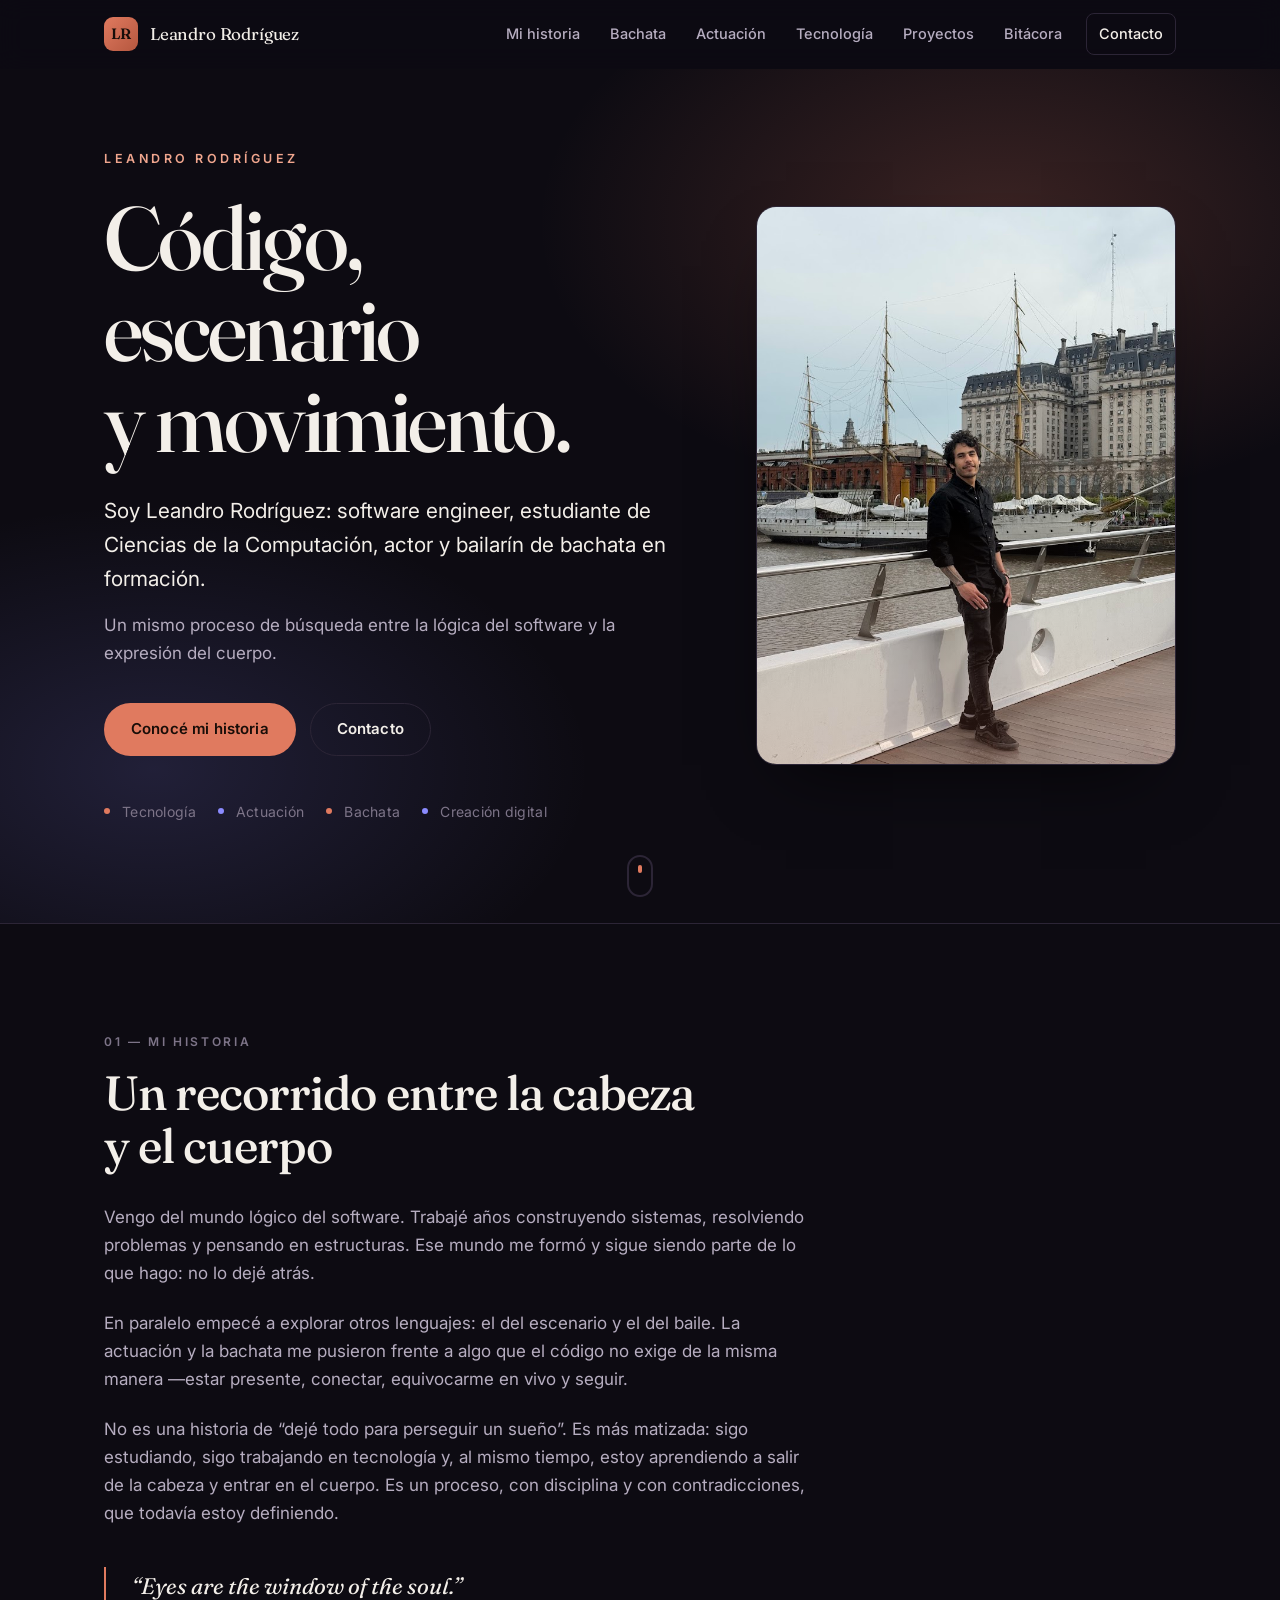
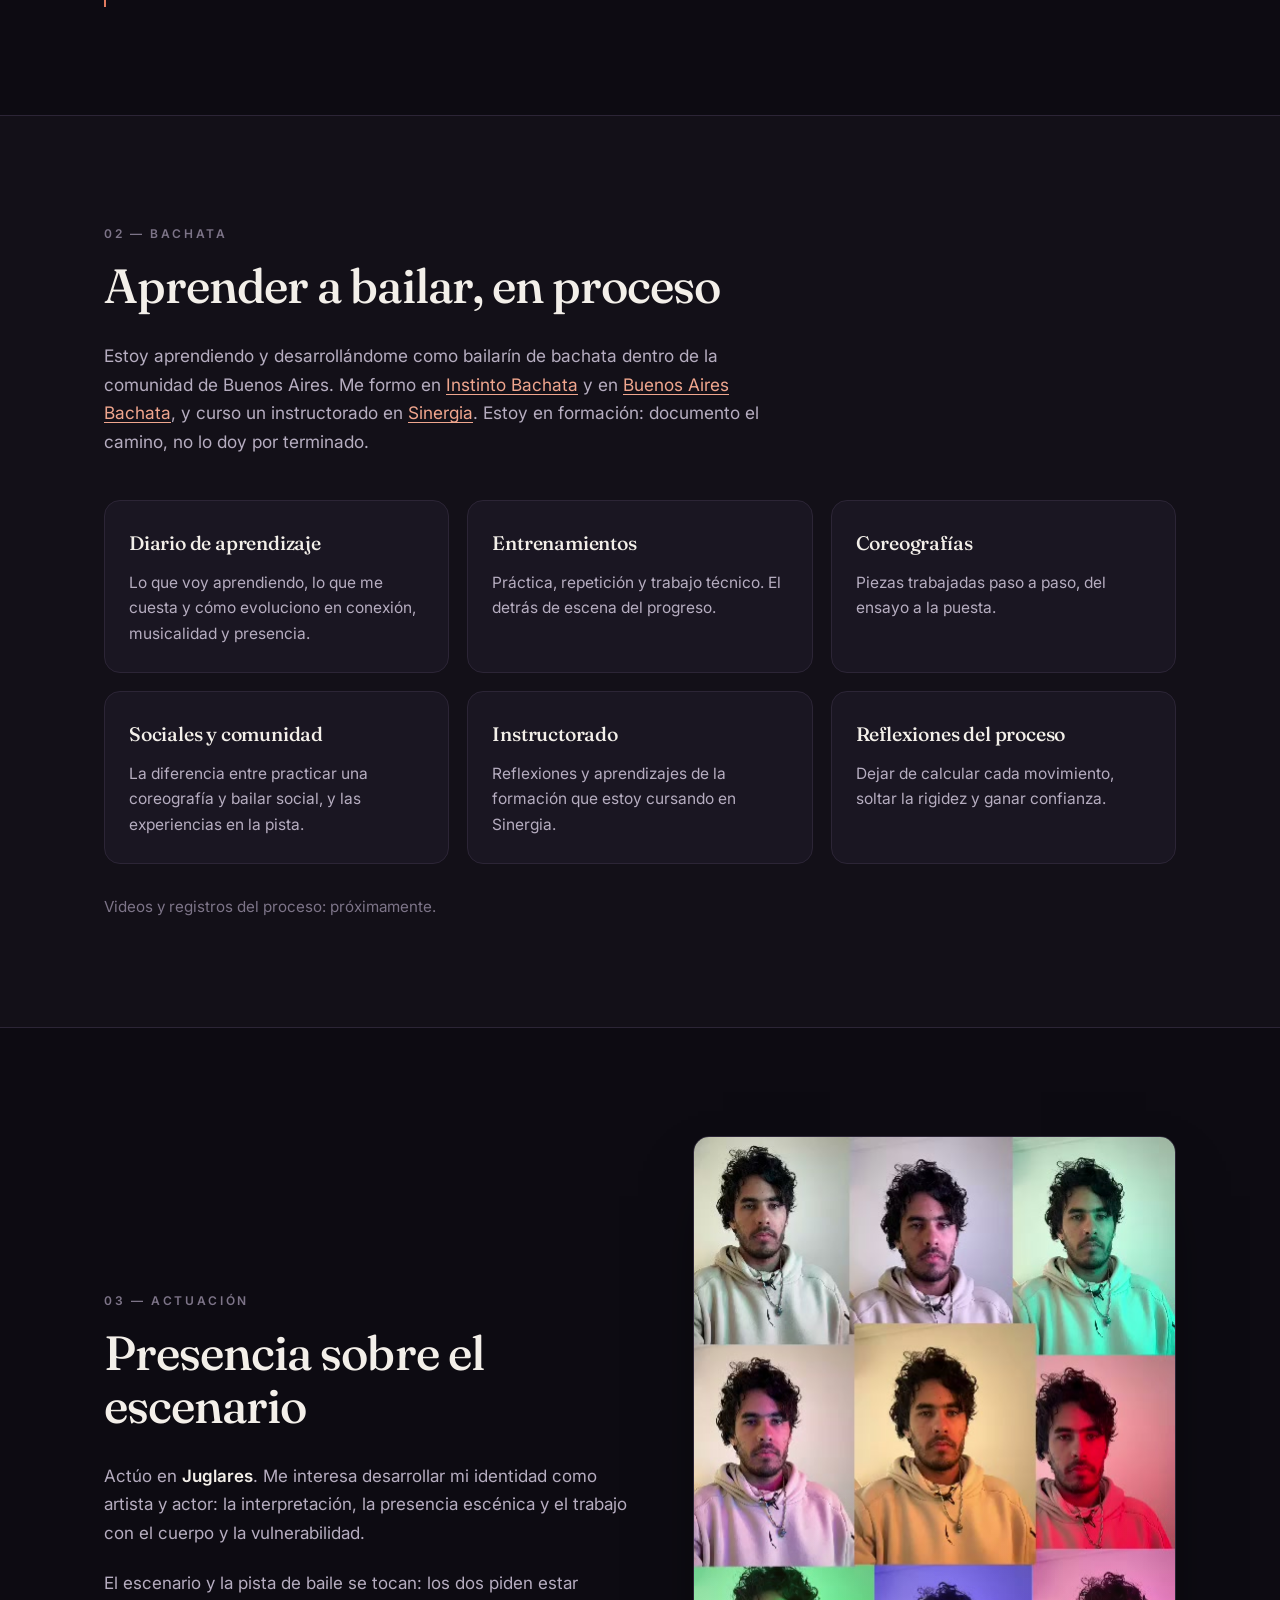
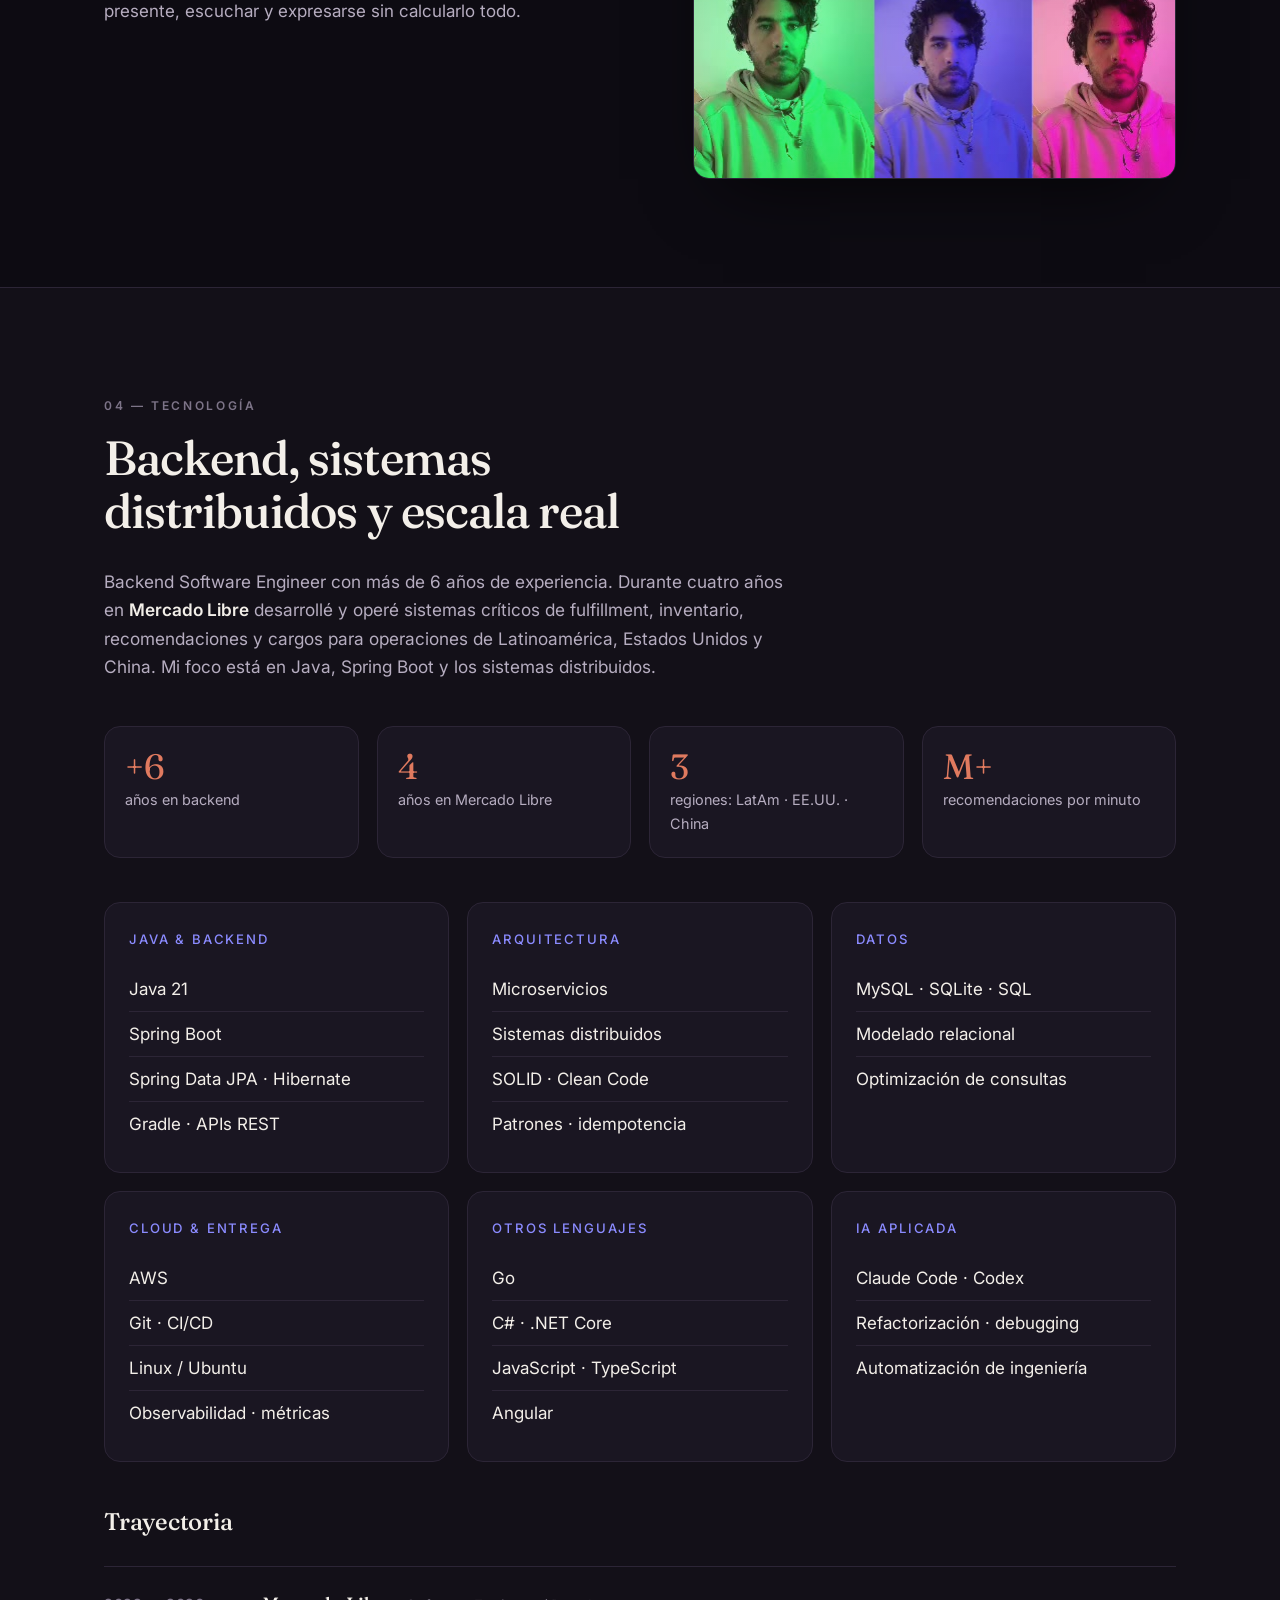
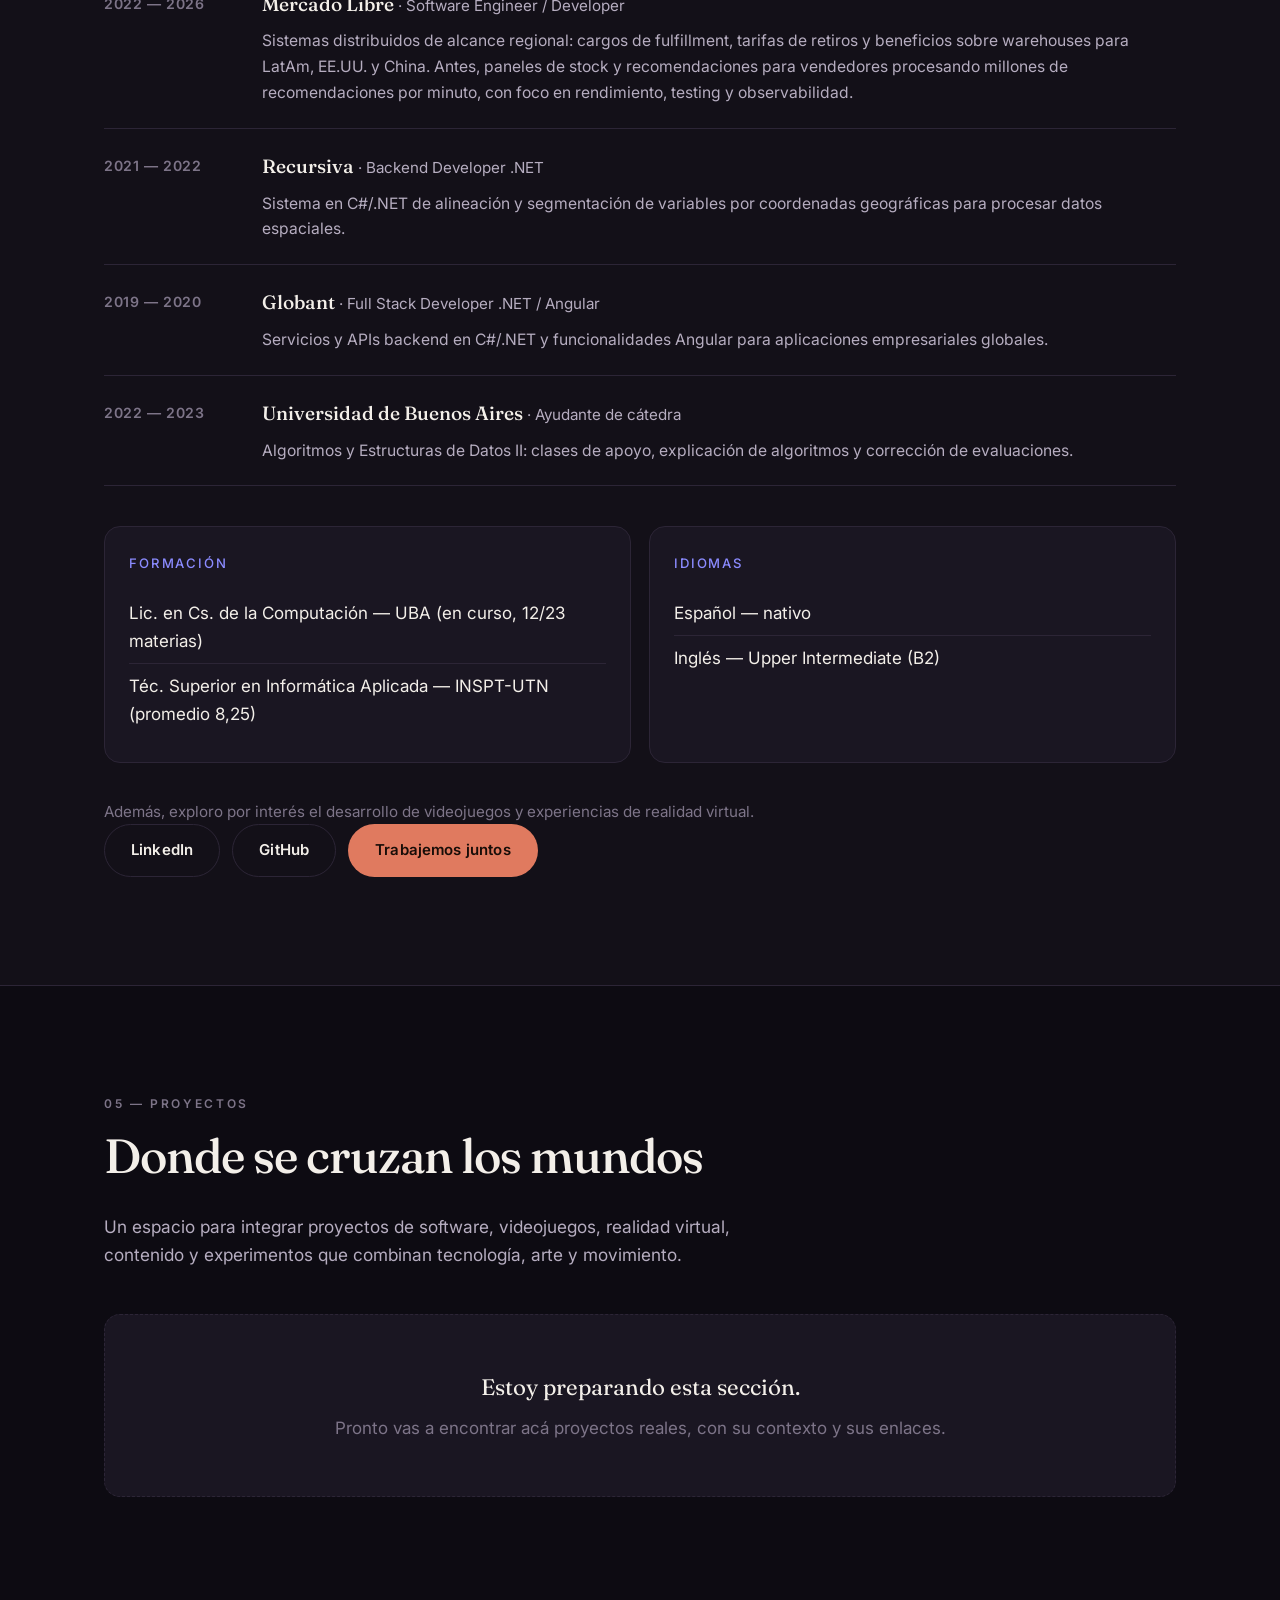
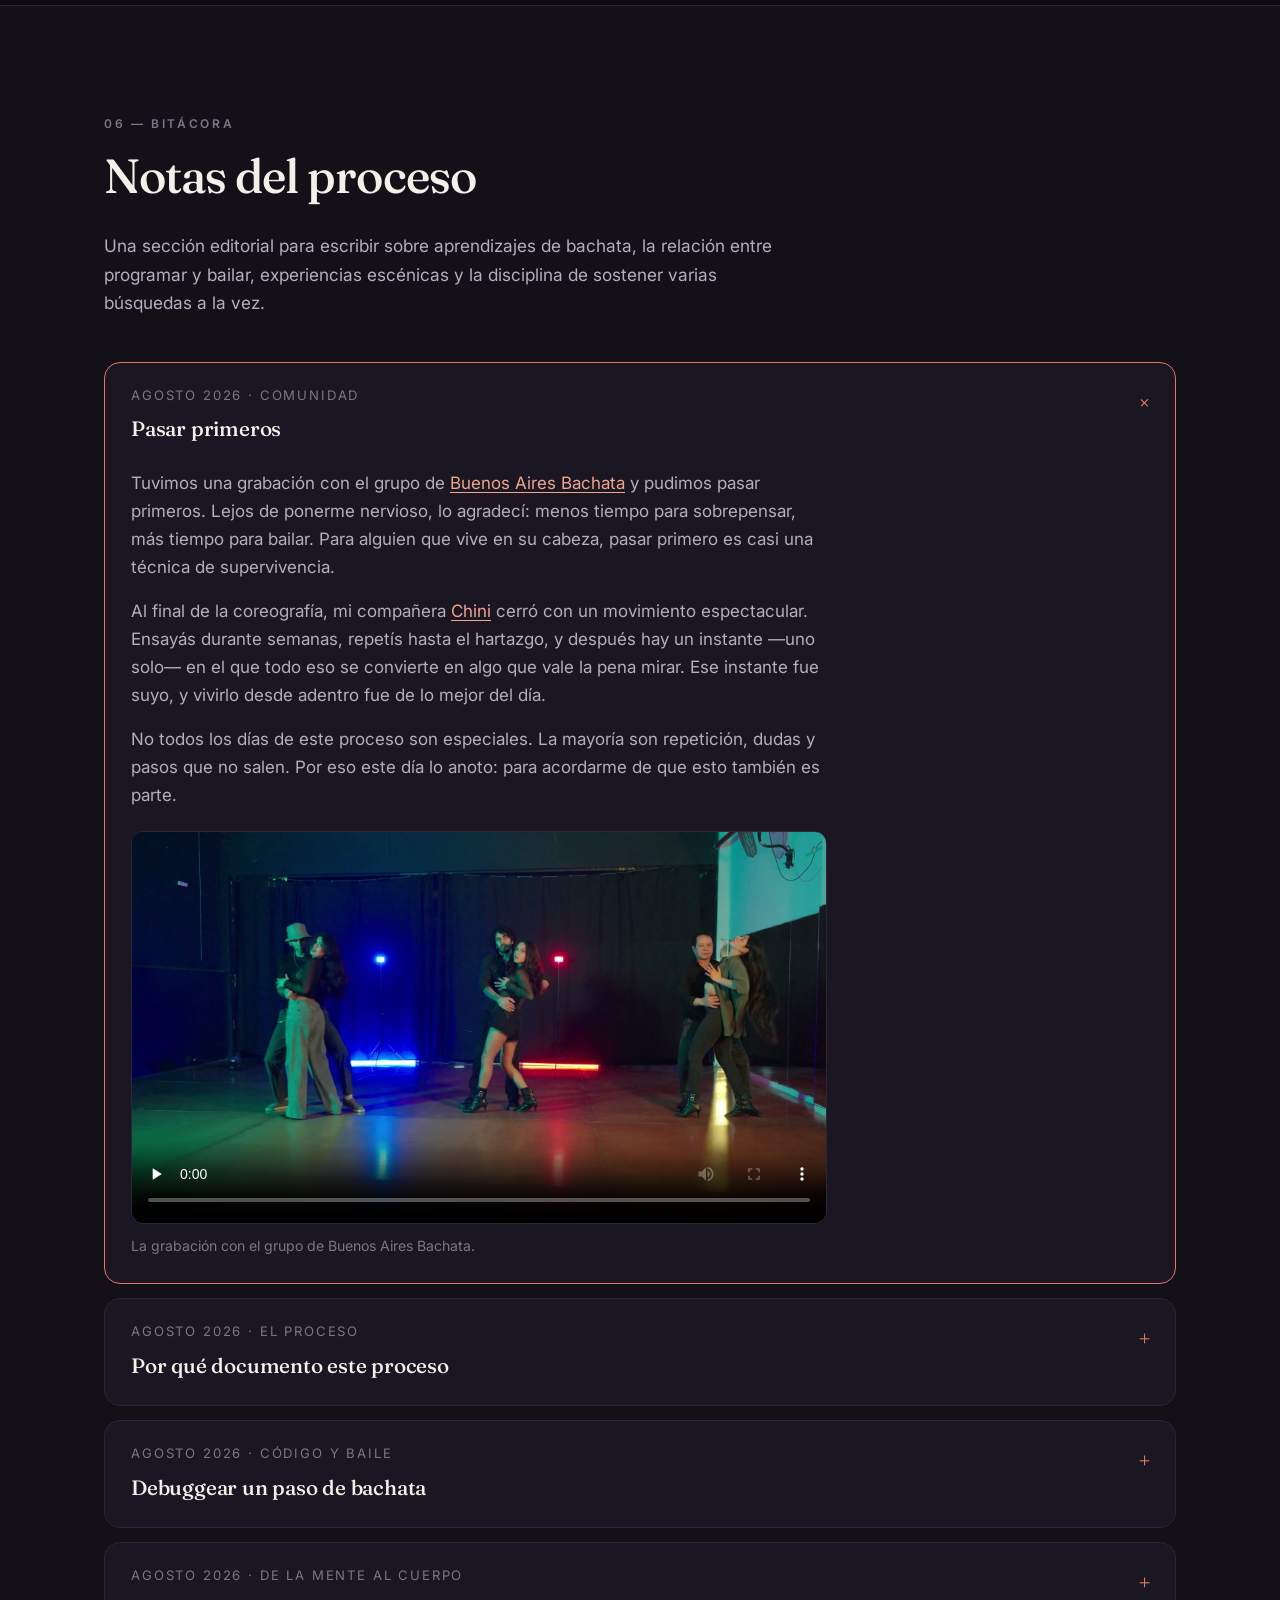
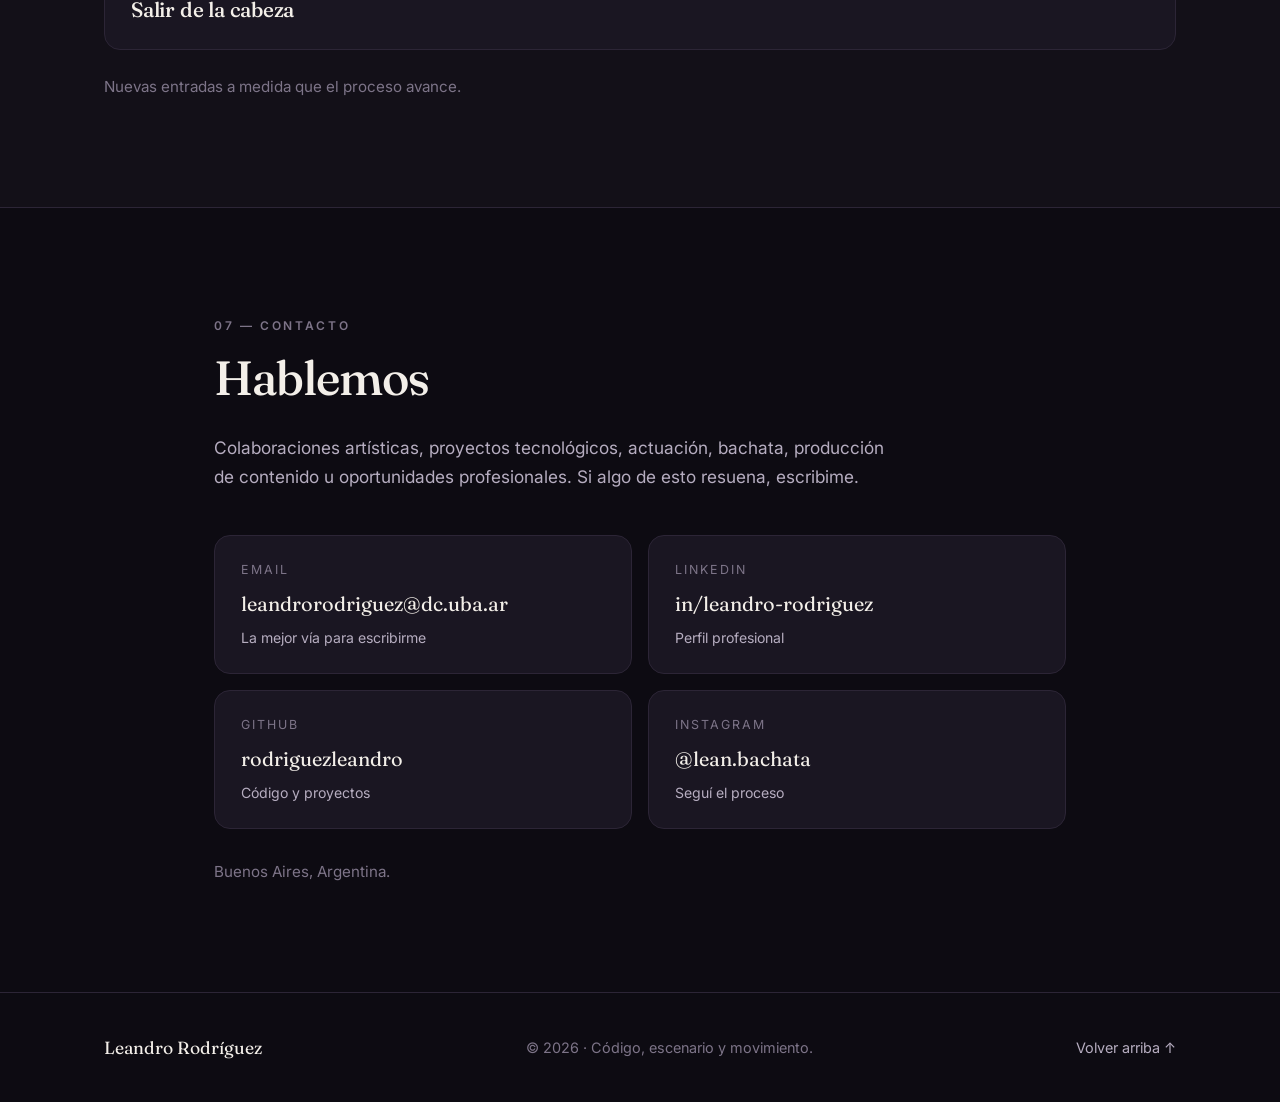
==== index.html @ 85ecacb7 "Embebe el video de la grabacion en la entrada "Pasar primeros" Re-codificado de 4K/196MB a 1080p/13M" ====
<!DOCTYPE html>
<html lang="es-AR">
<head>
  <meta charset="UTF-8" />
  <meta name="viewport" content="width=device-width, initial-scale=1.0" />
  <script>document.documentElement.className += " js";</script>
  <meta name="theme-color" content="#0d0b12" />

  <title>Leandro Rodríguez — Código, escenario y movimiento</title>
  <meta name="description" content="Leandro Rodríguez: software engineer, estudiante de Ciencias de la Computación (UBA), actor en Juglares y bailarín de bachata en formación. Tecnología, actuación y bachata como partes de un mismo proceso." />
  <meta name="author" content="Leandro Rodríguez" />
  <link rel="canonical" href="https://leandrorodriguez.com.ar/" />

  <!-- Open Graph -->
  <meta property="og:type" content="website" />
  <meta property="og:locale" content="es_AR" />
  <meta property="og:site_name" content="Leandro Rodríguez" />
  <meta property="og:title" content="Leandro Rodríguez — Código, escenario y movimiento" />
  <meta property="og:description" content="Software engineer, estudiante de Ciencias de la Computación (UBA), actor y bailarín de bachata en formación." />
  <meta property="og:url" content="https://leandrorodriguez.com.ar/" />
  <!-- Nota: para redes es ideal una portada 1200x630 (og-cover.jpg). Por ahora usamos el retrato. -->
  <meta property="og:image" content="https://leandrorodriguez.com.ar/assets/img/leandro-portrait.jpg" />
  <meta property="og:image:alt" content="Retrato de Leandro Rodríguez en Puerto Madero, Buenos Aires." />
  <meta name="twitter:image" content="https://leandrorodriguez.com.ar/assets/img/leandro-portrait.jpg" />

  <!-- Twitter -->
  <meta name="twitter:card" content="summary_large_image" />
  <meta name="twitter:title" content="Leandro Rodríguez — Código, escenario y movimiento" />
  <meta name="twitter:description" content="Software engineer, estudiante de Ciencias de la Computación (UBA), actor y bailarín de bachata en formación." />

  <!-- Favicon (SVG en línea, sin dependencias) -->
  <link rel="icon" href="data:image/svg+xml,%3Csvg xmlns='http://www.w3.org/2000/svg' viewBox='0 0 100 100'%3E%3Crect width='100' height='100' rx='22' fill='%230d0b12'/%3E%3Ctext x='50' y='68' font-family='Georgia,serif' font-size='54' fill='%23e07a5f' text-anchor='middle'%3ELR%3C/text%3E%3C/svg%3E" />

  <!-- Tipografía -->
  <link rel="preconnect" href="https://fonts.googleapis.com" />
  <link rel="preconnect" href="https://fonts.gstatic.com" crossorigin />
  <link href="https://fonts.googleapis.com/css2?family=Fraunces:opsz,wght@9..144,400;9..144,500;9..144,600&family=Inter:wght@400;500;600&display=swap" rel="stylesheet" />

  <link rel="stylesheet" href="assets/css/styles.css" />

  <!-- Datos estructurados: Persona -->
  <script type="application/ld+json">
  {
    "@context": "https://schema.org",
    "@type": "Person",
    "name": "Leandro Rodríguez",
    "url": "https://leandrorodriguez.com.ar/",
    "image": "https://leandrorodriguez.com.ar/assets/img/leandro-portrait.jpg",
    "jobTitle": "Software Engineer",
    "description": "Software engineer, estudiante de Ciencias de la Computación (UBA), actor y bailarín de bachata en formación.",
    "alumniOf": {
      "@type": "CollegeOrUniversity",
      "name": "Universidad de Buenos Aires"
    },
    "knowsAbout": ["Backend", "Java", "Spring Boot", "Sistemas distribuidos", ".NET", "Ciencias de la Computación", "Bachata", "Actuación", "Desarrollo de videojuegos", "Realidad virtual"],
    "sameAs": [
      "https://www.instagram.com/lean.bachata/",
      "https://www.linkedin.com/in/leandro-rodriguez",
      "https://github.com/rodriguezleandro"
    ]
  }
  </script>
</head>

<body>
  <a class="skip-link" href="#contenido">Saltar al contenido</a>

  <!-- ================= HEADER ================= -->
  <header class="site-header" id="top">
    <div class="wrap header-inner">
      <a class="brand" href="#top" aria-label="Leandro Rodríguez — inicio">
        <span class="brand-mark">LR</span>
        <span class="brand-name">Leandro Rodríguez</span>
      </a>

      <nav class="nav" aria-label="Navegación principal">
        <button class="nav-toggle" aria-expanded="false" aria-controls="nav-menu" aria-label="Abrir menú">
          <span></span><span></span><span></span>
        </button>
        <ul class="nav-menu" id="nav-menu">
          <li><a href="#historia">Mi historia</a></li>
          <li><a href="#bachata">Bachata</a></li>
          <li><a href="#actuacion">Actuación</a></li>
          <li><a href="#tecnologia">Tecnología</a></li>
          <li><a href="#proyectos">Proyectos</a></li>
          <li><a href="#bitacora">Bitácora</a></li>
          <li><a class="nav-cta" href="#contacto">Contacto</a></li>
        </ul>
      </nav>
    </div>
  </header>

  <main id="contenido">

    <!-- ================= HERO / INICIO ================= -->
    <section class="hero" id="inicio">
      <div class="hero-glow" aria-hidden="true"></div>
      <div class="wrap hero-grid">
        <div class="hero-inner">
          <p class="eyebrow reveal">Leandro Rodríguez</p>
          <h1 class="hero-title reveal">Código, escenario<br />y movimiento.</h1>
          <p class="hero-lead reveal">
            Soy Leandro Rodríguez: software engineer, estudiante de Ciencias de la
            Computación, actor y bailarín de bachata en formación.
          </p>
          <p class="hero-note reveal">
            Un mismo proceso de búsqueda entre la lógica del software y la expresión del cuerpo.
          </p>
          <div class="hero-actions reveal">
            <a class="btn btn-primary" href="#historia">Conocé mi historia</a>
            <a class="btn btn-ghost" href="#contacto">Contacto</a>
          </div>
          <ul class="hero-tags reveal" aria-label="Áreas">
            <li>Tecnología</li>
            <li>Actuación</li>
            <li>Bachata</li>
            <li>Creación digital</li>
          </ul>
        </div>

        <figure class="hero-portrait reveal">
          <img
            src="assets/img/leandro-portrait.jpg"
            alt="Retrato de Leandro Rodríguez en Puerto Madero, Buenos Aires, con la Fragata Sarmiento de fondo."
            width="709" height="945"
            fetchpriority="high" decoding="async"
          />
        </figure>
      </div>
      <a class="scroll-cue" href="#historia" aria-label="Bajar">
        <span></span>
      </a>
    </section>

    <!-- ================= MI HISTORIA ================= -->
    <section class="section" id="historia">
      <div class="wrap">
        <p class="section-kicker reveal">01 — Mi historia</p>
        <h2 class="section-title reveal">Un recorrido entre la cabeza y el cuerpo</h2>
        <div class="prose reveal">
          <p>
            Vengo del mundo lógico del software. Trabajé años construyendo sistemas,
            resolviendo problemas y pensando en estructuras. Ese mundo me formó y sigue
            siendo parte de lo que hago: no lo dejé atrás.
          </p>
          <p>
            En paralelo empecé a explorar otros lenguajes: el del escenario y el del baile.
            La actuación y la bachata me pusieron frente a algo que el código no exige de la
            misma manera —estar presente, conectar, equivocarme en vivo y seguir.
          </p>
          <p>
            No es una historia de “dejé todo para perseguir un sueño”. Es más matizada:
            sigo estudiando, sigo trabajando en tecnología y, al mismo tiempo, estoy
            aprendiendo a salir de la cabeza y entrar en el cuerpo. Es un proceso, con
            disciplina y con contradicciones, que todavía estoy definiendo.
          </p>
          <blockquote>“Eyes are the window of the soul.”</blockquote>
        </div>
      </div>
    </section>

    <!-- ================= BACHATA ================= -->
    <section class="section section-alt" id="bachata">
      <div class="wrap">
        <p class="section-kicker reveal">02 — Bachata</p>
        <h2 class="section-title reveal">Aprender a bailar, en proceso</h2>
        <p class="section-intro reveal">
          Estoy aprendiendo y desarrollándome como bailarín de bachata dentro de la comunidad
          de Buenos Aires. Me formo en <a href="https://instintobachata.com" target="_blank" rel="noopener">Instinto Bachata</a>
          y en <a href="https://www.instagram.com/buenosairesbachata/" target="_blank" rel="noopener">Buenos Aires Bachata</a>, y curso un instructorado en <a href="https://www.instagram.com/sinergiastudio.ok/" target="_blank" rel="noopener">Sinergia</a>.
          Estoy en formación: documento el camino, no lo doy por terminado.
        </p>

        <div class="card-grid reveal">
          <article class="card">
            <h3>Diario de aprendizaje</h3>
            <p>Lo que voy aprendiendo, lo que me cuesta y cómo evoluciono en conexión, musicalidad y presencia.</p>
          </article>
          <article class="card">
            <h3>Entrenamientos</h3>
            <p>Práctica, repetición y trabajo técnico. El detrás de escena del progreso.</p>
          </article>
          <article class="card">
            <h3>Coreografías</h3>
            <p>Piezas trabajadas paso a paso, del ensayo a la puesta.</p>
          </article>
          <article class="card">
            <h3>Sociales y comunidad</h3>
            <p>La diferencia entre practicar una coreografía y bailar social, y las experiencias en la pista.</p>
          </article>
          <article class="card">
            <h3>Instructorado</h3>
            <p>Reflexiones y aprendizajes de la formación que estoy cursando en Sinergia.</p>
          </article>
          <article class="card">
            <h3>Reflexiones del proceso</h3>
            <p>Dejar de calcular cada movimiento, soltar la rigidez y ganar confianza.</p>
          </article>
        </div>

        <!-- [FALTA INFORMACIÓN]: videos autorizados, fecha de inicio en bachata, academias/profesores, nombre y estado exacto del instructorado -->
        <p class="soft-note reveal">Videos y registros del proceso: próximamente.</p>
      </div>
    </section>

    <!-- ================= ACTUACIÓN ================= -->
    <section class="section" id="actuacion">
      <div class="wrap two-col">
        <div class="reveal">
          <p class="section-kicker">03 — Actuación</p>
          <h2 class="section-title">Presencia sobre el escenario</h2>
          <div class="prose">
            <p>
              Actúo en <strong>Juglares</strong>. Me interesa desarrollar mi identidad como
              artista y actor: la interpretación, la presencia escénica y el trabajo con el
              cuerpo y la vulnerabilidad.
            </p>
            <p>
              El escenario y la pista de baile se tocan: los dos piden estar presente,
              escuchar y expresarse sin calcularlo todo.
            </p>
          </div>
        </div>
        <div class="reveal">
          <!-- [VERIFICAR]: detalles de Juglares, obras, personajes, fechas y funciones. No inventar producciones ni papeles. -->
          <figure class="media-frame">
            <img
              src="assets/img/codigo-escenario-movimiento.jpg"
              alt="Código, escenario y movimiento — collage de retratos de Leandro Rodríguez con distintos filtros de color."
              width="480" height="640"
              loading="lazy" decoding="async"
            />
          </figure>
        </div>
      </div>
    </section>

    <!-- ================= TECNOLOGÍA ================= -->
    <section class="section section-alt" id="tecnologia">
      <div class="wrap">
        <p class="section-kicker reveal">04 — Tecnología</p>
        <h2 class="section-title reveal">Backend, sistemas distribuidos y escala real</h2>
        <p class="section-intro reveal">
          Backend Software Engineer con más de 6 años de experiencia. Durante cuatro años en
          <strong>Mercado Libre</strong> desarrollé y operé sistemas críticos de fulfillment,
          inventario, recomendaciones y cargos para operaciones de Latinoamérica, Estados Unidos
          y China. Mi foco está en Java, Spring Boot y los sistemas distribuidos.
        </p>

        <ul class="stats reveal" aria-label="Datos destacados">
          <li><span class="stat-num">+6</span><span class="stat-label">años en backend</span></li>
          <li><span class="stat-num">4</span><span class="stat-label">años en Mercado Libre</span></li>
          <li><span class="stat-num">3</span><span class="stat-label">regiones: LatAm · EE.UU. · China</span></li>
          <li><span class="stat-num">M+</span><span class="stat-label">recomendaciones por minuto</span></li>
        </ul>

        <div class="feature-grid reveal">
          <div class="feature">
            <h3>Java &amp; Backend</h3>
            <ul>
              <li>Java 21</li>
              <li>Spring Boot</li>
              <li>Spring Data JPA · Hibernate</li>
              <li>Gradle · APIs REST</li>
            </ul>
          </div>
          <div class="feature">
            <h3>Arquitectura</h3>
            <ul>
              <li>Microservicios</li>
              <li>Sistemas distribuidos</li>
              <li>SOLID · Clean Code</li>
              <li>Patrones · idempotencia</li>
            </ul>
          </div>
          <div class="feature">
            <h3>Datos</h3>
            <ul>
              <li>MySQL · SQLite · SQL</li>
              <li>Modelado relacional</li>
              <li>Optimización de consultas</li>
            </ul>
          </div>
          <div class="feature">
            <h3>Cloud &amp; entrega</h3>
            <ul>
              <li>AWS</li>
              <li>Git · CI/CD</li>
              <li>Linux / Ubuntu</li>
              <li>Observabilidad · métricas</li>
            </ul>
          </div>
          <div class="feature">
            <h3>Otros lenguajes</h3>
            <ul>
              <li>Go</li>
              <li>C# · .NET Core</li>
              <li>JavaScript · TypeScript</li>
              <li>Angular</li>
            </ul>
          </div>
          <div class="feature">
            <h3>IA aplicada</h3>
            <ul>
              <li>Claude Code · Codex</li>
              <li>Refactorización · debugging</li>
              <li>Automatización de ingeniería</li>
            </ul>
          </div>
        </div>

        <h3 class="sub-title reveal">Trayectoria</h3>
        <ol class="timeline reveal">
          <li class="tl-item">
            <span class="tl-period">2022 — 2026</span>
            <div class="tl-body">
              <h4>Mercado Libre <span class="tl-role">· Software Engineer / Developer</span></h4>
              <p>
                Sistemas distribuidos de alcance regional: cargos de fulfillment, tarifas de
                retiros y beneficios sobre warehouses para LatAm, EE.UU. y China. Antes, paneles
                de stock y recomendaciones para vendedores procesando millones de recomendaciones
                por minuto, con foco en rendimiento, testing y observabilidad.
              </p>
            </div>
          </li>
          <li class="tl-item">
            <span class="tl-period">2021 — 2022</span>
            <div class="tl-body">
              <h4>Recursiva <span class="tl-role">· Backend Developer .NET</span></h4>
              <p>Sistema en C#/.NET de alineación y segmentación de variables por coordenadas geográficas para procesar datos espaciales.</p>
            </div>
          </li>
          <li class="tl-item">
            <span class="tl-period">2019 — 2020</span>
            <div class="tl-body">
              <h4>Globant <span class="tl-role">· Full Stack Developer .NET / Angular</span></h4>
              <p>Servicios y APIs backend en C#/.NET y funcionalidades Angular para aplicaciones empresariales globales.</p>
            </div>
          </li>
          <li class="tl-item">
            <span class="tl-period">2022 — 2023</span>
            <div class="tl-body">
              <h4>Universidad de Buenos Aires <span class="tl-role">· Ayudante de cátedra</span></h4>
              <p>Algoritmos y Estructuras de Datos II: clases de apoyo, explicación de algoritmos y corrección de evaluaciones.</p>
            </div>
          </li>
        </ol>

        <div class="edu-grid reveal">
          <div class="feature">
            <h3>Formación</h3>
            <ul>
              <li>Lic. en Cs. de la Computación — UBA (en curso, 12/23 materias)</li>
              <li>Téc. Superior en Informática Aplicada — INSPT-UTN (promedio 8,25)</li>
            </ul>
          </div>
          <div class="feature">
            <h3>Idiomas</h3>
            <ul>
              <li>Español — nativo</li>
              <li>Inglés — Upper Intermediate (B2)</li>
            </ul>
          </div>
        </div>

        <p class="soft-note reveal">
          Además, exploro por interés el desarrollo de videojuegos y experiencias de realidad virtual.
        </p>

        <div class="cta-row reveal">
          <a class="btn btn-ghost" href="https://www.linkedin.com/in/leandro-rodriguez" target="_blank" rel="noopener">LinkedIn</a>
          <a class="btn btn-ghost" href="https://github.com/rodriguezleandro" target="_blank" rel="noopener">GitHub</a>
          <a class="btn btn-primary" href="#contacto">Trabajemos juntos</a>
        </div>
      </div>
    </section>

    <!-- ================= PROYECTOS ================= -->
    <section class="section" id="proyectos">
      <div class="wrap">
        <p class="section-kicker reveal">05 — Proyectos</p>
        <h2 class="section-title reveal">Donde se cruzan los mundos</h2>
        <p class="section-intro reveal">
          Un espacio para integrar proyectos de software, videojuegos, realidad virtual,
          contenido y experimentos que combinan tecnología, arte y movimiento.
        </p>
        <!-- [FALTA INFORMACIÓN]: proyectos concretos (software, videojuegos, VR, contenido) con enlaces y descripciones -->
        <div class="empty-state reveal">
          <p>Estoy preparando esta sección.</p>
          <span>Pronto vas a encontrar acá proyectos reales, con su contexto y sus enlaces.</span>
        </div>
      </div>
    </section>

    <!-- ================= BITÁCORA ================= -->
    <section class="section section-alt" id="bitacora">
      <div class="wrap">
        <p class="section-kicker reveal">06 — Bitácora</p>
        <h2 class="section-title reveal">Notas del proceso</h2>
        <p class="section-intro reveal">
          Una sección editorial para escribir sobre aprendizajes de bachata, la relación entre
          programar y bailar, experiencias escénicas y la disciplina de sostener varias
          búsquedas a la vez.
        </p>

        <div class="journal reveal">
          <details class="journal-entry" open>
            <summary>
              <span class="journal-meta"><time datetime="2026-08">Agosto 2026</time> · Comunidad</span>
              <h3 class="journal-title">Pasar primeros</h3>
            </summary>
            <div class="journal-body">
              <p>
                Tuvimos una grabación con el grupo de
                <a href="https://www.instagram.com/buenosairesbachata/" target="_blank" rel="noopener">Buenos Aires Bachata</a>
                y pudimos pasar primeros. Lejos de ponerme nervioso, lo agradecí: menos tiempo
                para sobrepensar, más tiempo para bailar. Para alguien que vive en su cabeza,
                pasar primero es casi una técnica de supervivencia.
              </p>
              <p>
                Al final de la coreografía, mi compañera
                <a href="https://www.instagram.com/chinisalas/" target="_blank" rel="noopener">Chini</a>
                cerró con un movimiento espectacular. Ensayás durante semanas, repetís hasta el
                hartazgo, y después hay un instante —uno solo— en el que todo eso se convierte
                en algo que vale la pena mirar. Ese instante fue suyo, y vivirlo desde adentro
                fue de lo mejor del día.
              </p>
              <p>
                No todos los días de este proceso son especiales. La mayoría son repetición,
                dudas y pasos que no salen. Por eso este día lo anoto: para acordarme de que
                esto también es parte.
              </p>
              <figure class="journal-media">
                <video
                  src="assets/video/grabacion-buenos-aires-bachata.mp4"
                  poster="assets/img/grabacion-bab-poster.jpg"
                  width="1920" height="1080"
                  controls playsinline preload="none"
                  aria-label="Grabación de la coreografía con el grupo de Buenos Aires Bachata"
                ></video>
                <figcaption>La grabación con el grupo de Buenos Aires Bachata.</figcaption>
              </figure>
            </div>
          </details>

          <details class="journal-entry">
            <summary>
              <span class="journal-meta"><time datetime="2026-08">Agosto 2026</time> · El proceso</span>
              <h3 class="journal-title">Por qué documento este proceso</h3>
            </summary>
            <div class="journal-body">
              <p>
                Podría esperar. Esperar a terminar el instructorado, a que las figuras salgan
                limpias, a tener algo más parecido a un resultado. Pero si algo aprendí en años
                de construir software es que los sistemas no aparecen terminados: se iteran.
                Esta bitácora es eso — versiones.
              </p>
              <p>
                Acá voy a escribir sobre lo que estoy aprendiendo en bachata, sobre actuar,
                sobre estudiar computación mientras trabajo, y sobre el experimento de sostener
                todo eso a la vez sin que se caiga nada. (Spoiler: a veces algo se cae.)
              </p>
              <p>No espero que sea prolijo. Espero que sea honesto.</p>
            </div>
          </details>

          <details class="journal-entry">
            <summary>
              <span class="journal-meta"><time datetime="2026-08">Agosto 2026</time> · Código y baile</span>
              <h3 class="journal-title">Debuggear un paso de bachata</h3>
            </summary>
            <div class="journal-body">
              <p>
                Cuando un programa falla, hay método: reproducís el error, lo aislás, mirás qué
                esperabas y qué pasó de verdad, corregís, probás de nuevo. Me descubrí haciendo
                exactamente lo mismo con un paso que no me salía: ¿es el peso? ¿es el tiempo?
                ¿estoy llegando tarde al 1?
              </p>
              <p>
                La diferencia es que el cuerpo no tira stack trace. No hay un log que te diga en
                qué línea te caíste. Hay que <em>sentir</em> dónde está el error — y sentir es,
                justamente, la habilidad que vengo a entrenar.
              </p>
              <p>
                Lo gracioso es que el método sirve igual: aislar, repetir, ajustar. Solo que acá
                el test pasa cuando dejás de pensarlo.
              </p>
            </div>
          </details>

          <details class="journal-entry">
            <summary>
              <span class="journal-meta"><time datetime="2026-08">Agosto 2026</time> · De la mente al cuerpo</span>
              <h3 class="journal-title">Salir de la cabeza</h3>
            </summary>
            <div class="journal-body">
              <p>
                Mi mejor herramienta de trabajo es pensar: analizar, anticipar, modelar el
                problema antes de tocar el teclado. En la pista, esa misma herramienta se
                convierte en mi principal obstáculo — cuanto más pienso el movimiento, más
                rígido sale.
              </p>
              <p>
                La bachata me está pidiendo algo que ningún trabajo me pidió: presencia.
                Escuchar la música, escuchar a la otra persona y confiar en que el cuerpo ya
                sabe lo que practicamos.
              </p>
              <p>
                Todavía no me pasa seguido. Pero los momentos en los que pasa —esos segundos en
                los que no estoy calculando nada— son la razón por la que sigo yendo.
              </p>
            </div>
          </details>
        </div>

        <p class="soft-note reveal">Nuevas entradas a medida que el proceso avance.</p>
      </div>
    </section>

    <!-- ================= CONTACTO ================= -->
    <section class="section" id="contacto">
      <div class="wrap contact">
        <p class="section-kicker reveal">07 — Contacto</p>
        <h2 class="section-title reveal">Hablemos</h2>
        <p class="section-intro reveal">
          Colaboraciones artísticas, proyectos tecnológicos, actuación, bachata, producción de
          contenido u oportunidades profesionales. Si algo de esto resuena, escribime.
        </p>

        <div class="contact-grid reveal">
          <a class="contact-card" href="mailto:leandrorodriguez@dc.uba.ar">
            <span class="contact-label">Email</span>
            <span class="contact-value">leandrorodriguez@dc.uba.ar</span>
            <span class="contact-hint">La mejor vía para escribirme</span>
          </a>

          <a class="contact-card" href="https://www.linkedin.com/in/leandro-rodriguez" target="_blank" rel="noopener">
            <span class="contact-label">LinkedIn</span>
            <span class="contact-value">in/leandro-rodriguez</span>
            <span class="contact-hint">Perfil profesional</span>
          </a>

          <a class="contact-card" href="https://github.com/rodriguezleandro" target="_blank" rel="noopener">
            <span class="contact-label">GitHub</span>
            <span class="contact-value">rodriguezleandro</span>
            <span class="contact-hint">Código y proyectos</span>
          </a>

          <a class="contact-card" href="https://www.instagram.com/lean.bachata/" target="_blank" rel="noopener">
            <span class="contact-label">Instagram</span>
            <span class="contact-value">@lean.bachata</span>
            <span class="contact-hint">Seguí el proceso</span>
          </a>
        </div>

        <p class="soft-note reveal">Buenos Aires, Argentina.</p>
      </div>
    </section>
  </main>

  <!-- ================= FOOTER ================= -->
  <footer class="site-footer">
    <div class="wrap footer-inner">
      <span class="footer-brand">Leandro Rodríguez</span>
      <span class="footer-copy">© <span id="year">2026</span> · Código, escenario y movimiento.</span>
      <a class="footer-top" href="#top">Volver arriba ↑</a>
    </div>
  </footer>

  <script src="assets/js/main.js" defer></script>
</body>
</html>
---- assets/css/styles.css ----
/* ============================================================
   Leandro Rodríguez — leandrorodriguez.com.ar
   Estética: elegante, editorial, humana. Contraste entre lo
   tecnológico (frío) y lo artístico/bachata (cálido).
   ============================================================ */

:root {
  /* Paleta */
  --bg:        #0d0b12;   /* fondo profundo */
  --bg-alt:    #131018;   /* secciones alternas */
  --surface:   #1a1622;   /* tarjetas */
  --surface-2: #221c2c;
  --line:      #2c2536;   /* bordes sutiles */

  --text:      #f3efe9;   /* texto principal (cálido off-white) */
  --muted:     #b6adc0;   /* secundario */
  --faint:     #7d7488;   /* terciario */

  --warm:      #e07a5f;   /* acento cálido — arte / bachata */
  --warm-soft: #f0a68e;
  --cool:      #8b8bff;   /* acento frío — tecnología */

  --maxw: 1120px;
  --radius: 16px;
  --ease: cubic-bezier(0.22, 1, 0.36, 1);

  --font-display: "Fraunces", Georgia, "Times New Roman", serif;
  --font-body: "Inter", system-ui, -apple-system, "Segoe UI", Roboto, sans-serif;
}

/* ---------- Reset ligero ---------- */
*, *::before, *::after { box-sizing: border-box; }
html { scroll-behavior: smooth; -webkit-text-size-adjust: 100%; }
@media (prefers-reduced-motion: reduce) {
  html { scroll-behavior: auto; }
  * { animation: none !important; transition: none !important; }
}
body {
  margin: 0;
  background: var(--bg);
  color: var(--text);
  font-family: var(--font-body);
  font-size: 17px;
  line-height: 1.65;
  -webkit-font-smoothing: antialiased;
  text-rendering: optimizeLegibility;
  overflow-x: hidden;
}
img { max-width: 100%; display: block; }
a { color: inherit; text-decoration: none; }
ul { margin: 0; padding: 0; list-style: none; }
h1, h2, h3 { margin: 0; font-weight: 500; letter-spacing: -0.01em; }

.wrap { width: 100%; max-width: var(--maxw); margin: 0 auto; padding: 0 24px; }

/* ---------- Accesibilidad ---------- */
.skip-link {
  position: absolute; left: 12px; top: -60px;
  background: var(--warm); color: #1a0f0a;
  padding: 10px 16px; border-radius: 8px; font-weight: 600;
  z-index: 200; transition: top .2s var(--ease);
}
.skip-link:focus { top: 12px; }
:focus-visible { outline: 2px solid var(--warm); outline-offset: 3px; border-radius: 4px; }

/* ============================================================
   HEADER
   ============================================================ */
.site-header {
  position: sticky; top: 0; z-index: 100;
  background: rgba(13, 11, 18, 0.72);
  backdrop-filter: saturate(140%) blur(12px);
  -webkit-backdrop-filter: saturate(140%) blur(12px);
  border-bottom: 1px solid transparent;
  transition: border-color .3s var(--ease), background .3s var(--ease);
}
.site-header.is-scrolled { border-bottom-color: var(--line); }
.header-inner {
  display: flex; align-items: center; justify-content: space-between;
  height: 68px;
}
.brand { display: inline-flex; align-items: center; gap: 12px; }
.brand-mark {
  display: grid; place-items: center;
  width: 34px; height: 34px; border-radius: 9px;
  background: linear-gradient(135deg, var(--warm), #b5573f);
  color: #170d09; font-family: var(--font-display); font-weight: 600;
  font-size: 15px; letter-spacing: 0.02em;
}
.brand-name { font-family: var(--font-display); font-size: 17px; letter-spacing: -0.01em; }

.nav { display: flex; align-items: center; }
.nav-menu { display: flex; align-items: center; gap: 6px; }
.nav-menu a {
  display: inline-block; padding: 8px 12px; border-radius: 8px;
  color: var(--muted); font-size: 14.5px; font-weight: 500;
  transition: color .2s var(--ease), background .2s var(--ease);
}
.nav-menu a:hover { color: var(--text); background: var(--surface); }
.nav-cta {
  color: var(--text) !important;
  border: 1px solid var(--line);
  margin-left: 6px;
}
.nav-cta:hover { border-color: var(--warm); background: transparent !important; }

.nav-toggle {
  display: none; flex-direction: column; gap: 5px;
  width: 42px; height: 42px; padding: 10px;
  background: none; border: 1px solid var(--line); border-radius: 10px;
  cursor: pointer;
}
.nav-toggle span { display: block; height: 2px; background: var(--text); border-radius: 2px; transition: transform .3s var(--ease), opacity .2s var(--ease); }
.nav-toggle[aria-expanded="true"] span:nth-child(1) { transform: translateY(7px) rotate(45deg); }
.nav-toggle[aria-expanded="true"] span:nth-child(2) { opacity: 0; }
.nav-toggle[aria-expanded="true"] span:nth-child(3) { transform: translateY(-7px) rotate(-45deg); }

/* ============================================================
   HERO
   ============================================================ */
.hero {
  position: relative; overflow: hidden;
  min-height: calc(100vh - 68px);
  display: flex; align-items: center;
  padding: 80px 0 100px;
}
.hero-glow {
  position: absolute; inset: 0; z-index: 0; pointer-events: none;
  background:
    radial-gradient(60% 55% at 78% 18%, rgba(224, 122, 95, 0.22), transparent 60%),
    radial-gradient(55% 50% at 12% 82%, rgba(139, 139, 255, 0.16), transparent 62%);
}
.hero-grid {
  position: relative; z-index: 1;
  display: grid; grid-template-columns: 1.15fr 0.85fr;
  gap: 56px; align-items: center;
}
.hero-inner { max-width: 640px; }

.hero-portrait {
  margin: 0; position: relative;
  border-radius: 20px; overflow: hidden;
  border: 1px solid var(--line);
  box-shadow: 0 30px 70px -30px rgba(0, 0, 0, 0.75);
  justify-self: end; width: 100%; max-width: 420px;
}
.hero-portrait::after {
  content: ""; position: absolute; inset: 0; pointer-events: none;
  background: linear-gradient(180deg, transparent 55%, rgba(224, 122, 95, 0.18));
}
.hero-portrait img {
  width: 100%; height: 100%; object-fit: cover;
  aspect-ratio: 3 / 4; display: block;
}
.eyebrow {
  margin: 0 0 22px; text-transform: uppercase;
  letter-spacing: 0.28em; font-size: 12.5px; font-weight: 600;
  color: var(--warm-soft);
}
.hero-title {
  font-family: var(--font-display);
  font-size: clamp(2.9rem, 8vw, 5.6rem);
  line-height: 1.02; letter-spacing: -0.03em; font-weight: 500;
  margin-bottom: 28px;
}
.hero-lead {
  max-width: 620px; font-size: clamp(1.05rem, 2.4vw, 1.3rem);
  color: var(--text); margin: 0 0 14px;
}
.hero-note { max-width: 560px; color: var(--muted); margin: 0 0 36px; }
.hero-actions { display: flex; flex-wrap: wrap; gap: 14px; margin-bottom: 44px; }
.hero-tags {
  display: flex; flex-wrap: wrap; gap: 10px 22px;
  color: var(--faint); font-size: 14px; letter-spacing: 0.02em;
}
.hero-tags li { position: relative; padding-left: 18px; }
.hero-tags li::before {
  content: ""; position: absolute; left: 0; top: 50%;
  width: 6px; height: 6px; border-radius: 50%;
  background: var(--warm); transform: translateY(-50%);
}
.hero-tags li:nth-child(even)::before { background: var(--cool); }

.scroll-cue {
  position: absolute; left: 50%; bottom: 26px; transform: translateX(-50%);
  width: 26px; height: 42px; border: 2px solid var(--line); border-radius: 14px;
  display: grid; place-items: start center; padding-top: 8px; z-index: 1;
}
.scroll-cue span {
  width: 4px; height: 8px; border-radius: 3px; background: var(--warm);
  animation: cue 1.6s var(--ease) infinite;
}
@keyframes cue { 0% { opacity: 0; transform: translateY(0); } 40% { opacity: 1; } 100% { opacity: 0; transform: translateY(12px); } }

/* ---------- Botones ---------- */
.btn {
  display: inline-flex; align-items: center; justify-content: center;
  padding: 13px 26px; border-radius: 999px;
  font-size: 15px; font-weight: 600; letter-spacing: 0.01em;
  border: 1px solid transparent; cursor: pointer;
  transition: transform .2s var(--ease), background .2s var(--ease), border-color .2s var(--ease), color .2s var(--ease);
}
.btn-primary { background: var(--warm); color: #180d08; }
.btn-primary:hover { background: var(--warm-soft); transform: translateY(-2px); }
.btn-ghost { border-color: var(--line); color: var(--text); }
.btn-ghost:hover { border-color: var(--warm); transform: translateY(-2px); }
.btn.is-disabled { opacity: .45; pointer-events: none; }

/* ============================================================
   SECCIONES
   ============================================================ */
.section { padding: 108px 0; border-top: 1px solid var(--line); }
.section-alt { background: var(--bg-alt); }
.section-kicker {
  margin: 0 0 16px; text-transform: uppercase;
  letter-spacing: 0.22em; font-size: 12px; font-weight: 600; color: var(--faint);
}
.section-title {
  font-family: var(--font-display);
  font-size: clamp(1.9rem, 4.6vw, 3rem);
  line-height: 1.1; letter-spacing: -0.02em; margin-bottom: 30px;
  max-width: 20ch;
}
.section-intro {
  max-width: 62ch; color: var(--muted);
  font-size: 1.08rem; margin: 0 0 44px;
}
.section-intro strong, .prose strong { color: var(--text); font-weight: 600; }
.section-intro a, .prose a, .journal-body a {
  color: var(--warm-soft); text-decoration: underline;
  text-underline-offset: 3px; text-decoration-thickness: 1px;
  transition: color .2s var(--ease);
}
.section-intro a:hover, .prose a:hover, .journal-body a:hover { color: var(--warm); }

.prose { max-width: 64ch; }
.prose p { color: var(--muted); margin: 0 0 22px; }
.prose p:last-child { margin-bottom: 0; }
.prose blockquote {
  margin: 40px 0 0; padding: 4px 0 4px 26px;
  border-left: 2px solid var(--warm);
  font-family: var(--font-display); font-size: 1.4rem; font-style: italic;
  color: var(--text); line-height: 1.4;
}

.two-col {
  display: grid; grid-template-columns: 1.05fr 0.95fr; gap: 56px; align-items: center;
}

/* ---------- Tarjetas ---------- */
.card-grid {
  display: grid; grid-template-columns: repeat(3, 1fr); gap: 18px; margin-bottom: 30px;
}
.card {
  background: var(--surface); border: 1px solid var(--line);
  border-radius: var(--radius); padding: 26px 24px;
  transition: transform .25s var(--ease), border-color .25s var(--ease), background .25s var(--ease);
}
.card:hover { transform: translateY(-4px); border-color: var(--warm); background: var(--surface-2); }
.card h3 { font-family: var(--font-display); font-size: 1.22rem; margin-bottom: 10px; }
.card p { margin: 0; color: var(--muted); font-size: 0.97rem; }

.feature-grid { display: grid; grid-template-columns: repeat(3, 1fr); gap: 18px; margin-bottom: 40px; }
.feature {
  background: var(--surface); border: 1px solid var(--line);
  border-radius: var(--radius); padding: 26px 24px;
}
.feature h3 {
  font-size: 0.82rem; text-transform: uppercase; letter-spacing: 0.14em;
  color: var(--cool); margin-bottom: 16px;
}
.feature ul li {
  padding: 8px 0; border-bottom: 1px solid var(--line); color: var(--text);
}
.feature ul li:last-child { border-bottom: none; }

.cta-row { display: flex; flex-wrap: wrap; gap: 12px; }

/* ---------- Stats ---------- */
.stats {
  display: grid; grid-template-columns: repeat(4, 1fr); gap: 18px;
  margin: 0 0 44px; padding: 0;
}
.stats li {
  display: flex; flex-direction: column; gap: 4px;
  padding: 22px 20px; border-radius: var(--radius);
  background: var(--surface); border: 1px solid var(--line);
}
.stat-num {
  font-family: var(--font-display); font-size: 2.2rem; line-height: 1;
  color: var(--warm);
}
.stat-label { color: var(--muted); font-size: 0.9rem; }

/* ---------- Subtítulo de sección ---------- */
.sub-title {
  font-family: var(--font-display); font-size: 1.5rem;
  margin: 8px 0 24px;
}

/* ---------- Timeline ---------- */
.timeline { margin: 0 0 40px; padding: 0; }
.tl-item {
  display: grid; grid-template-columns: 130px 1fr; gap: 28px;
  padding: 22px 0; border-top: 1px solid var(--line);
}
.tl-item:last-child { border-bottom: 1px solid var(--line); }
.tl-period {
  color: var(--faint); font-size: 0.88rem; font-weight: 600;
  letter-spacing: 0.04em; padding-top: 3px;
}
.tl-body h4 { font-family: var(--font-display); font-size: 1.2rem; font-weight: 500; margin: 0 0 8px; }
.tl-role { color: var(--muted); font-family: var(--font-body); font-size: 0.95rem; font-weight: 400; }
.tl-body p { margin: 0; color: var(--muted); font-size: 0.98rem; }

/* ---------- Educación / idiomas ---------- */
.edu-grid { display: grid; grid-template-columns: repeat(2, 1fr); gap: 18px; margin-bottom: 36px; }

/* ---------- Video enmarcado ---------- */
.media-frame {
  margin: 0; position: relative;
  border-radius: var(--radius); overflow: hidden;
  border: 1px solid var(--line);
  box-shadow: 0 30px 70px -30px rgba(0, 0, 0, 0.75);
}
.media-frame::after {
  content: ""; position: absolute; inset: 0; pointer-events: none;
  background: linear-gradient(180deg, transparent 55%, rgba(224, 122, 95, 0.18));
}
.media-frame img,
.media-frame video {
  width: 100%; height: auto; display: block;
  aspect-ratio: 3 / 4; object-fit: cover;
}

/* ---------- Placeholder de medios ---------- */
.placeholder-media {
  aspect-ratio: 4 / 5; border-radius: var(--radius);
  border: 1px dashed var(--line);
  background:
    repeating-linear-gradient(45deg, rgba(255,255,255,0.014) 0 12px, transparent 12px 24px),
    var(--surface);
  display: grid; place-items: center; color: var(--faint);
  font-size: 0.92rem; letter-spacing: 0.03em;
}

/* ---------- Bitácora ---------- */
.journal { display: flex; flex-direction: column; gap: 14px; margin-bottom: 24px; }
.journal-entry {
  background: var(--surface); border: 1px solid var(--line);
  border-radius: var(--radius);
  transition: border-color .25s var(--ease), background .25s var(--ease);
}
.journal-entry:hover { background: var(--surface-2); }
.journal-entry[open] { border-color: var(--warm); }
.journal-entry summary {
  list-style: none; cursor: pointer;
  padding: 22px 58px 22px 26px; position: relative;
}
.journal-entry summary::-webkit-details-marker { display: none; }
.journal-entry summary::after {
  content: "+"; position: absolute; right: 24px; top: 20px;
  font-family: var(--font-display); font-size: 1.5rem; color: var(--warm);
  transition: transform .25s var(--ease);
}
.journal-entry[open] summary::after { transform: rotate(45deg); }
.journal-meta {
  display: block; margin-bottom: 6px;
  font-size: 0.82rem; text-transform: uppercase; letter-spacing: 0.14em;
  color: var(--faint);
}
.journal-title {
  font-family: var(--font-display); font-size: 1.3rem; font-weight: 500;
  letter-spacing: -0.01em;
}
.journal-body { padding: 0 26px 26px; max-width: 68ch; }
.journal-body p { color: var(--muted); margin: 0 0 16px; }
.journal-body p:last-child { margin-bottom: 0; }
.journal-body em { color: var(--text); }
.journal-media { margin: 22px 0 0; }
.journal-media video {
  width: 100%; height: auto; display: block;
  border-radius: 12px; border: 1px solid var(--line);
  background: #000;
}
.journal-media figcaption {
  margin-top: 10px; color: var(--faint); font-size: 0.88rem;
}

/* ---------- Estados vacíos ---------- */
.empty-state {
  border: 1px dashed var(--line); border-radius: var(--radius);
  background: var(--surface); padding: 54px 32px; text-align: center;
}
.empty-state p { margin: 0 0 8px; font-family: var(--font-display); font-size: 1.4rem; color: var(--text); }
.empty-state span { color: var(--faint); }

.soft-note { color: var(--faint); font-size: 0.95rem; margin: 8px 0 0; }

/* ============================================================
   CONTACTO
   ============================================================ */
.contact { max-width: 900px; }
.contact-grid { display: grid; grid-template-columns: repeat(2, 1fr); gap: 16px; margin-bottom: 30px; }
.contact-card {
  display: flex; flex-direction: column; gap: 6px;
  background: var(--surface); border: 1px solid var(--line);
  border-radius: var(--radius); padding: 24px 26px;
  transition: transform .2s var(--ease), border-color .2s var(--ease);
}
a.contact-card:hover { transform: translateY(-3px); border-color: var(--warm); }
.contact-label { font-size: 0.78rem; text-transform: uppercase; letter-spacing: 0.16em; color: var(--faint); }
.contact-value { font-family: var(--font-display); font-size: 1.25rem; color: var(--text); }
.contact-hint { font-size: 0.88rem; color: var(--muted); }
.contact-card.is-pending { opacity: .55; }

/* ============================================================
   FOOTER
   ============================================================ */
.site-footer { border-top: 1px solid var(--line); padding: 40px 0; }
.footer-inner {
  display: flex; flex-wrap: wrap; align-items: center; justify-content: space-between; gap: 12px;
}
.footer-brand { font-family: var(--font-display); font-size: 1.1rem; }
.footer-copy { color: var(--faint); font-size: 0.9rem; }
.footer-top { color: var(--muted); font-size: 0.9rem; }
.footer-top:hover { color: var(--warm); }

/* ============================================================
   REVELADO AL SCROLL
   ============================================================ */
.js .reveal { opacity: 0; transform: translateY(22px); transition: opacity .7s var(--ease), transform .7s var(--ease); }
.js .reveal.is-visible { opacity: 1; transform: none; }
@media (prefers-reduced-motion: reduce) { .js .reveal { opacity: 1; transform: none; } }

/* ============================================================
   RESPONSIVE
   ============================================================ */
@media (max-width: 860px) {
  .nav-toggle { display: flex; }
  .nav-menu {
    position: fixed; inset: 68px 0 auto 0;
    flex-direction: column; align-items: stretch; gap: 4px;
    background: rgba(13, 11, 18, 0.98);
    backdrop-filter: blur(14px); -webkit-backdrop-filter: blur(14px);
    border-bottom: 1px solid var(--line);
    padding: 16px 20px 24px;
    transform: translateY(-140%); transition: transform .35s var(--ease);
    max-height: calc(100vh - 68px); overflow-y: auto;
  }
  .nav-menu.is-open { transform: translateY(0); }
  .nav-menu a { padding: 14px 12px; font-size: 16px; }
  .nav-cta { margin-left: 0; text-align: center; }

  .hero { min-height: 0; padding: 48px 0 72px; }
  .hero-grid { grid-template-columns: 1fr; gap: 36px; }
  .hero-portrait { order: -1; justify-self: start; max-width: 300px; }
  .scroll-cue { display: none; }

  .two-col { grid-template-columns: 1fr; gap: 34px; }
  .card-grid, .feature-grid { grid-template-columns: 1fr; }
  .contact-grid { grid-template-columns: 1fr; }
  .stats { grid-template-columns: repeat(2, 1fr); }
  .edu-grid { grid-template-columns: 1fr; }
  .tl-item { grid-template-columns: 1fr; gap: 6px; }
  .section { padding: 78px 0; }
}
@media (min-width: 561px) and (max-width: 860px) {
  .card-grid, .feature-grid { grid-template-columns: repeat(2, 1fr); }
}
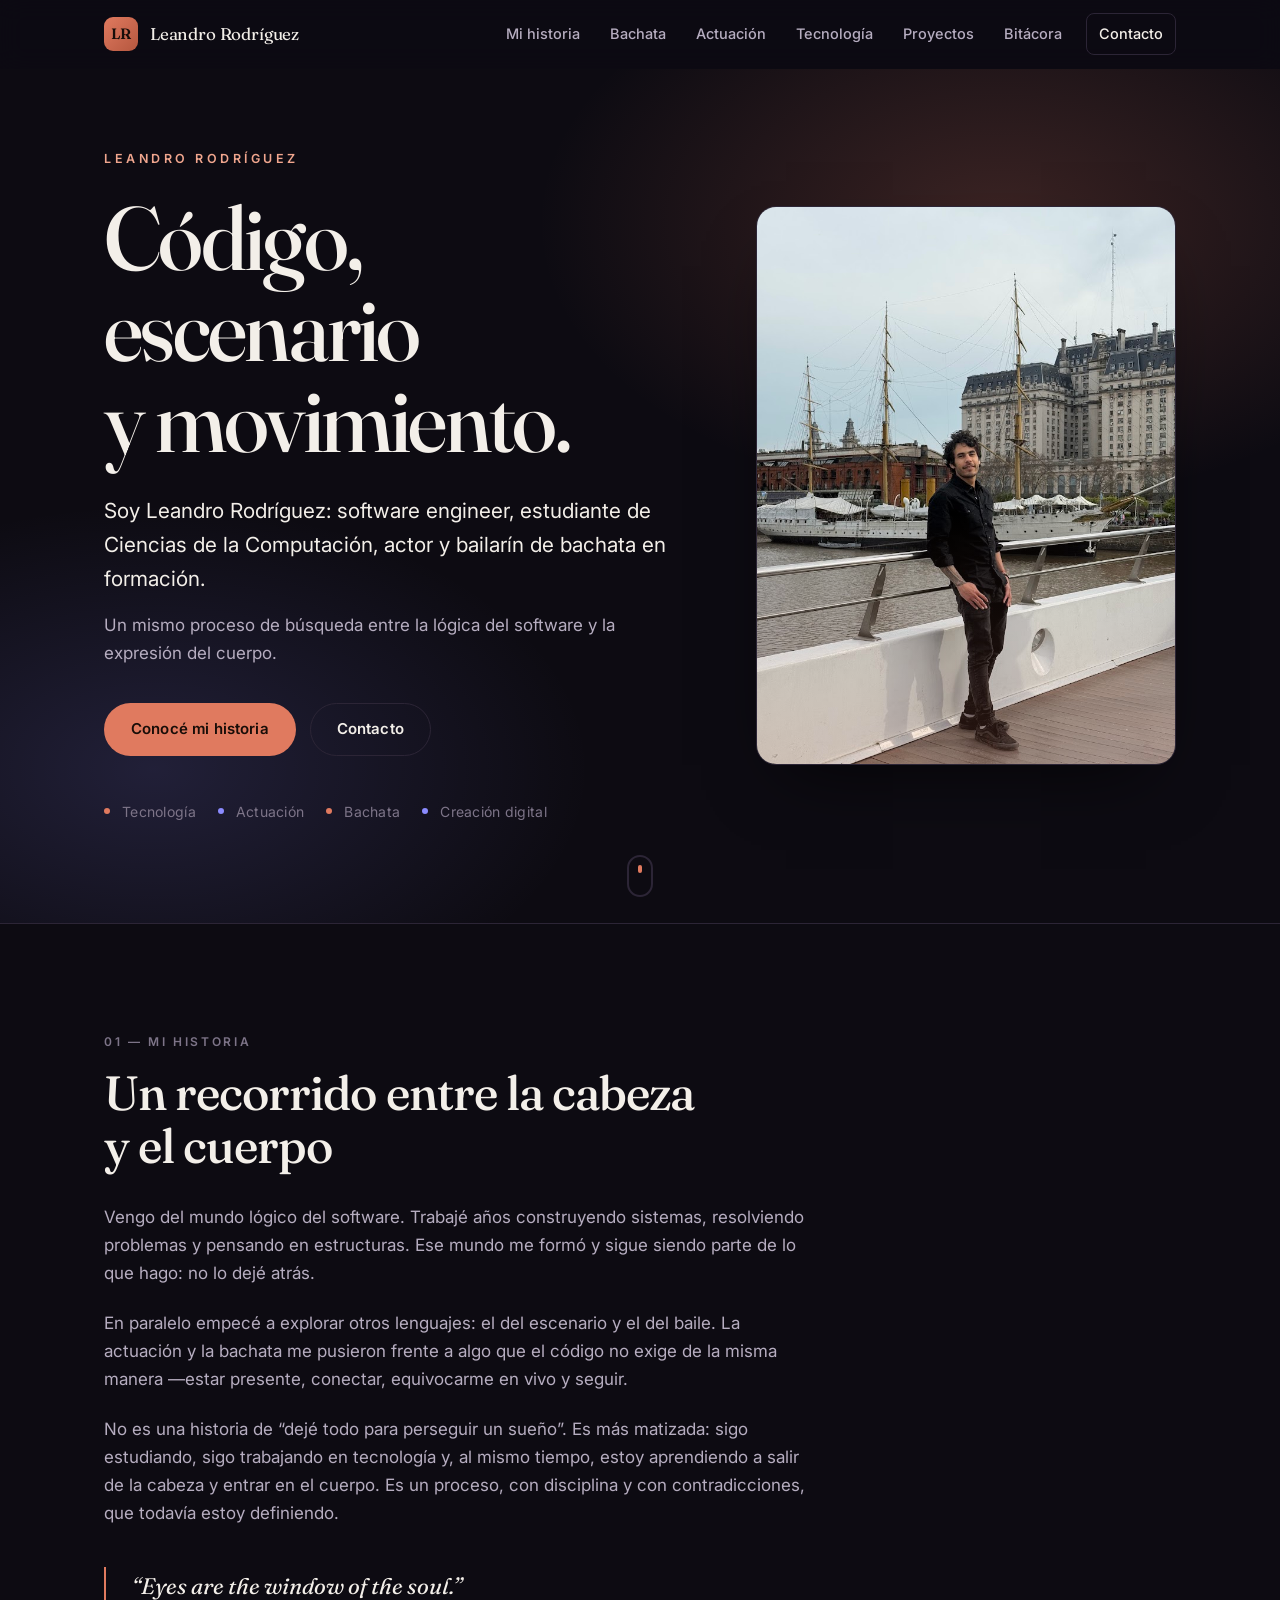
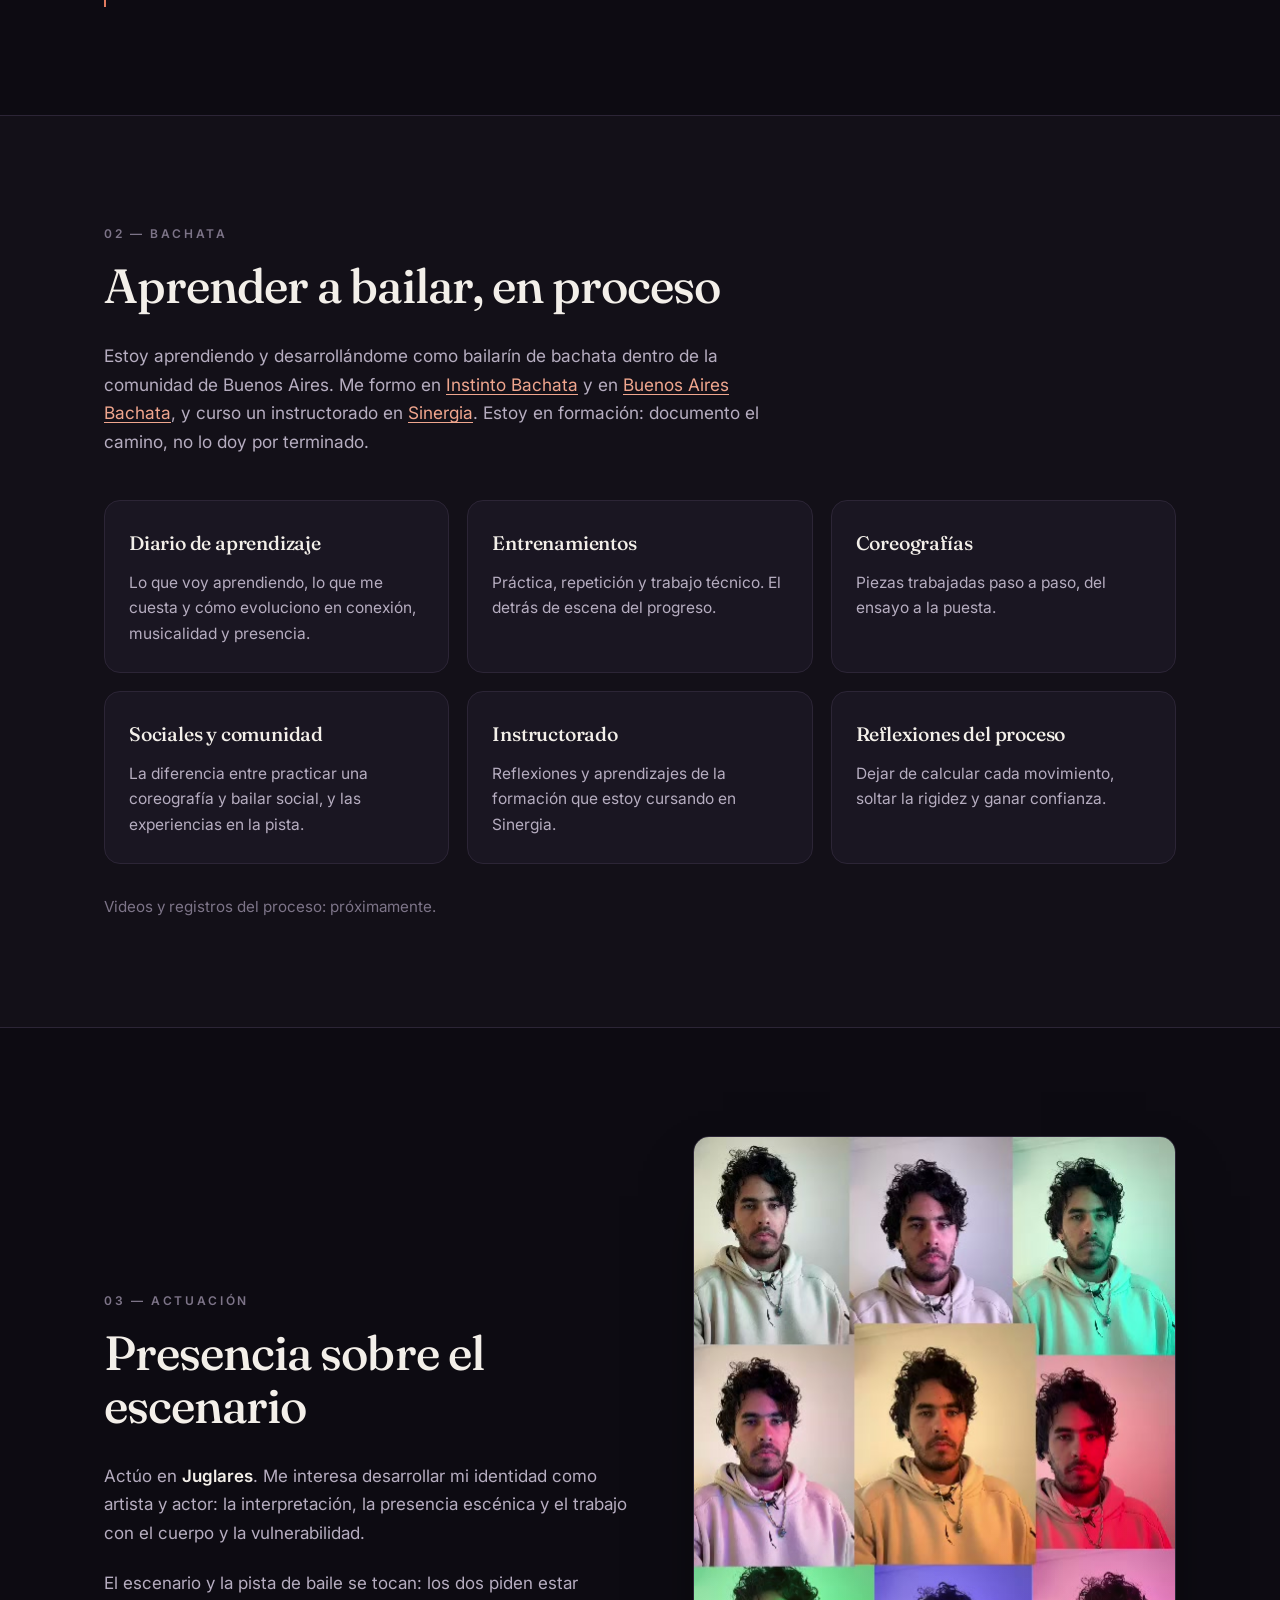
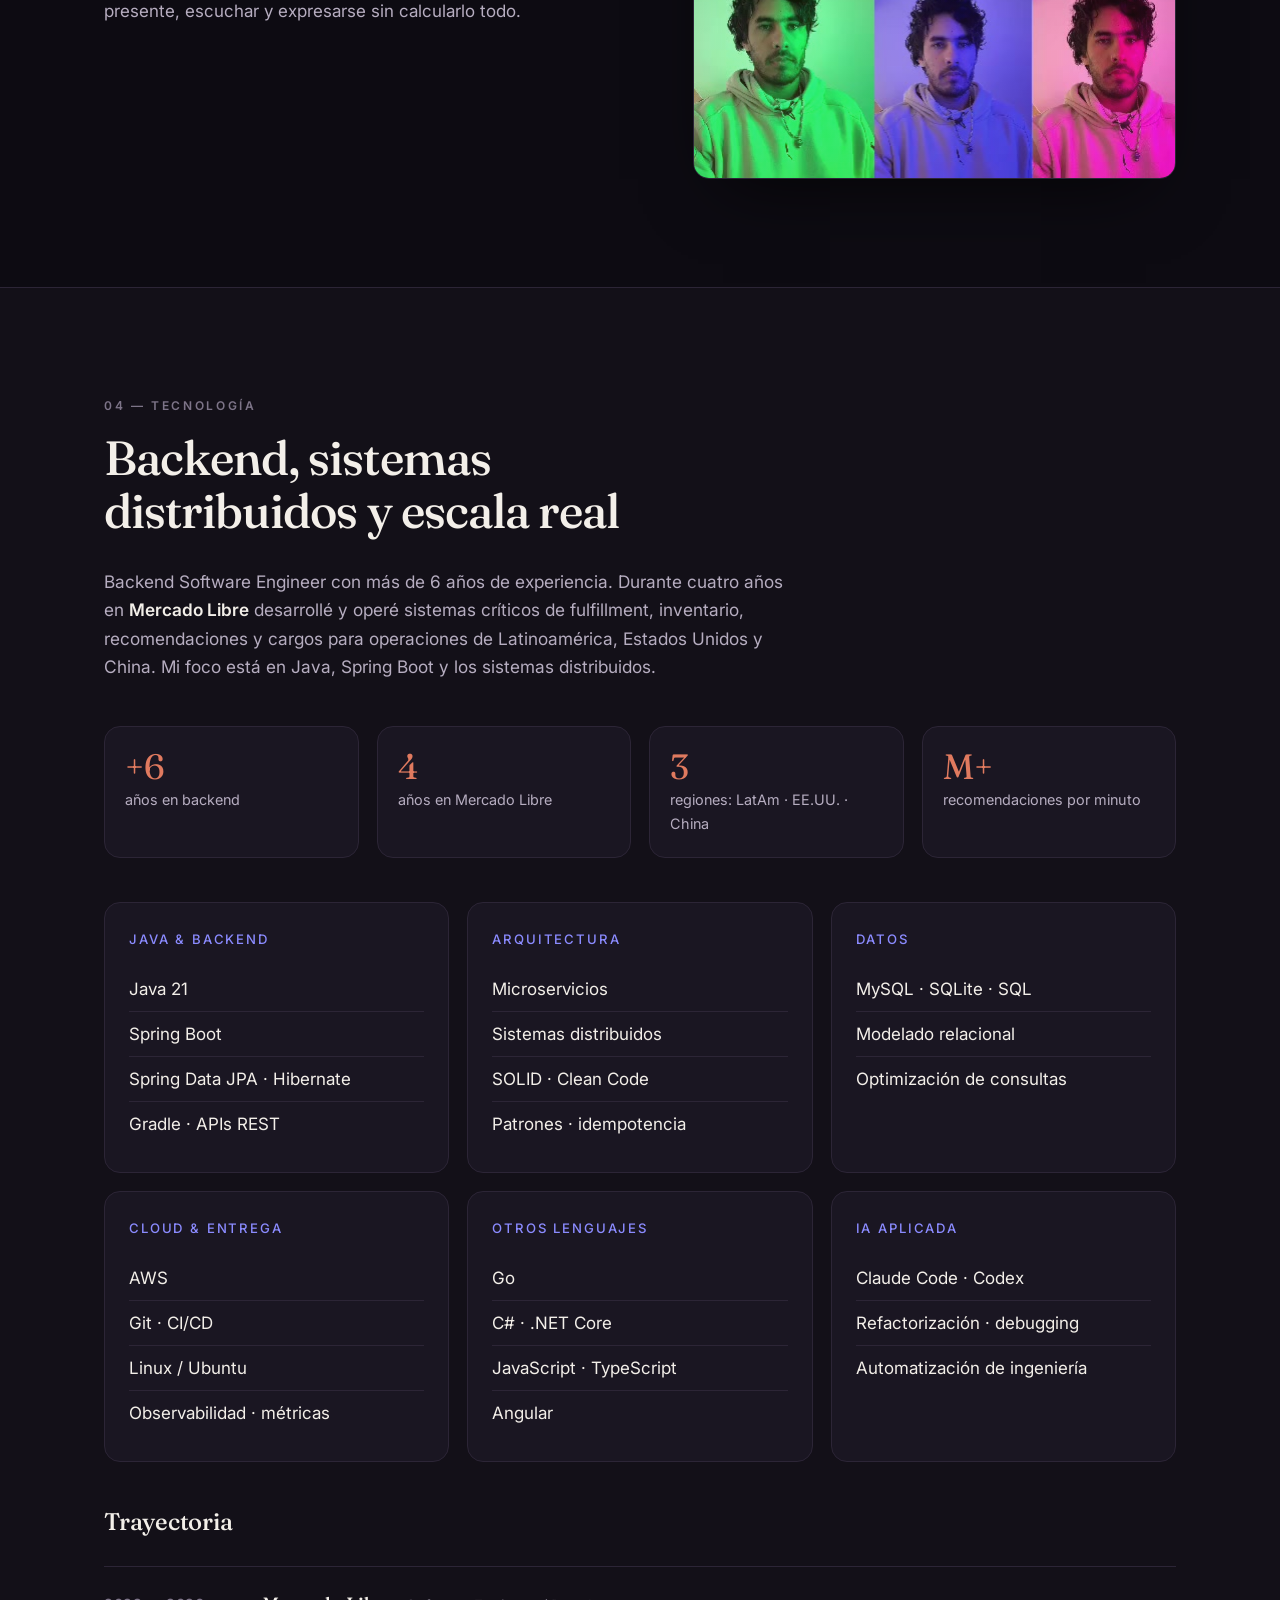
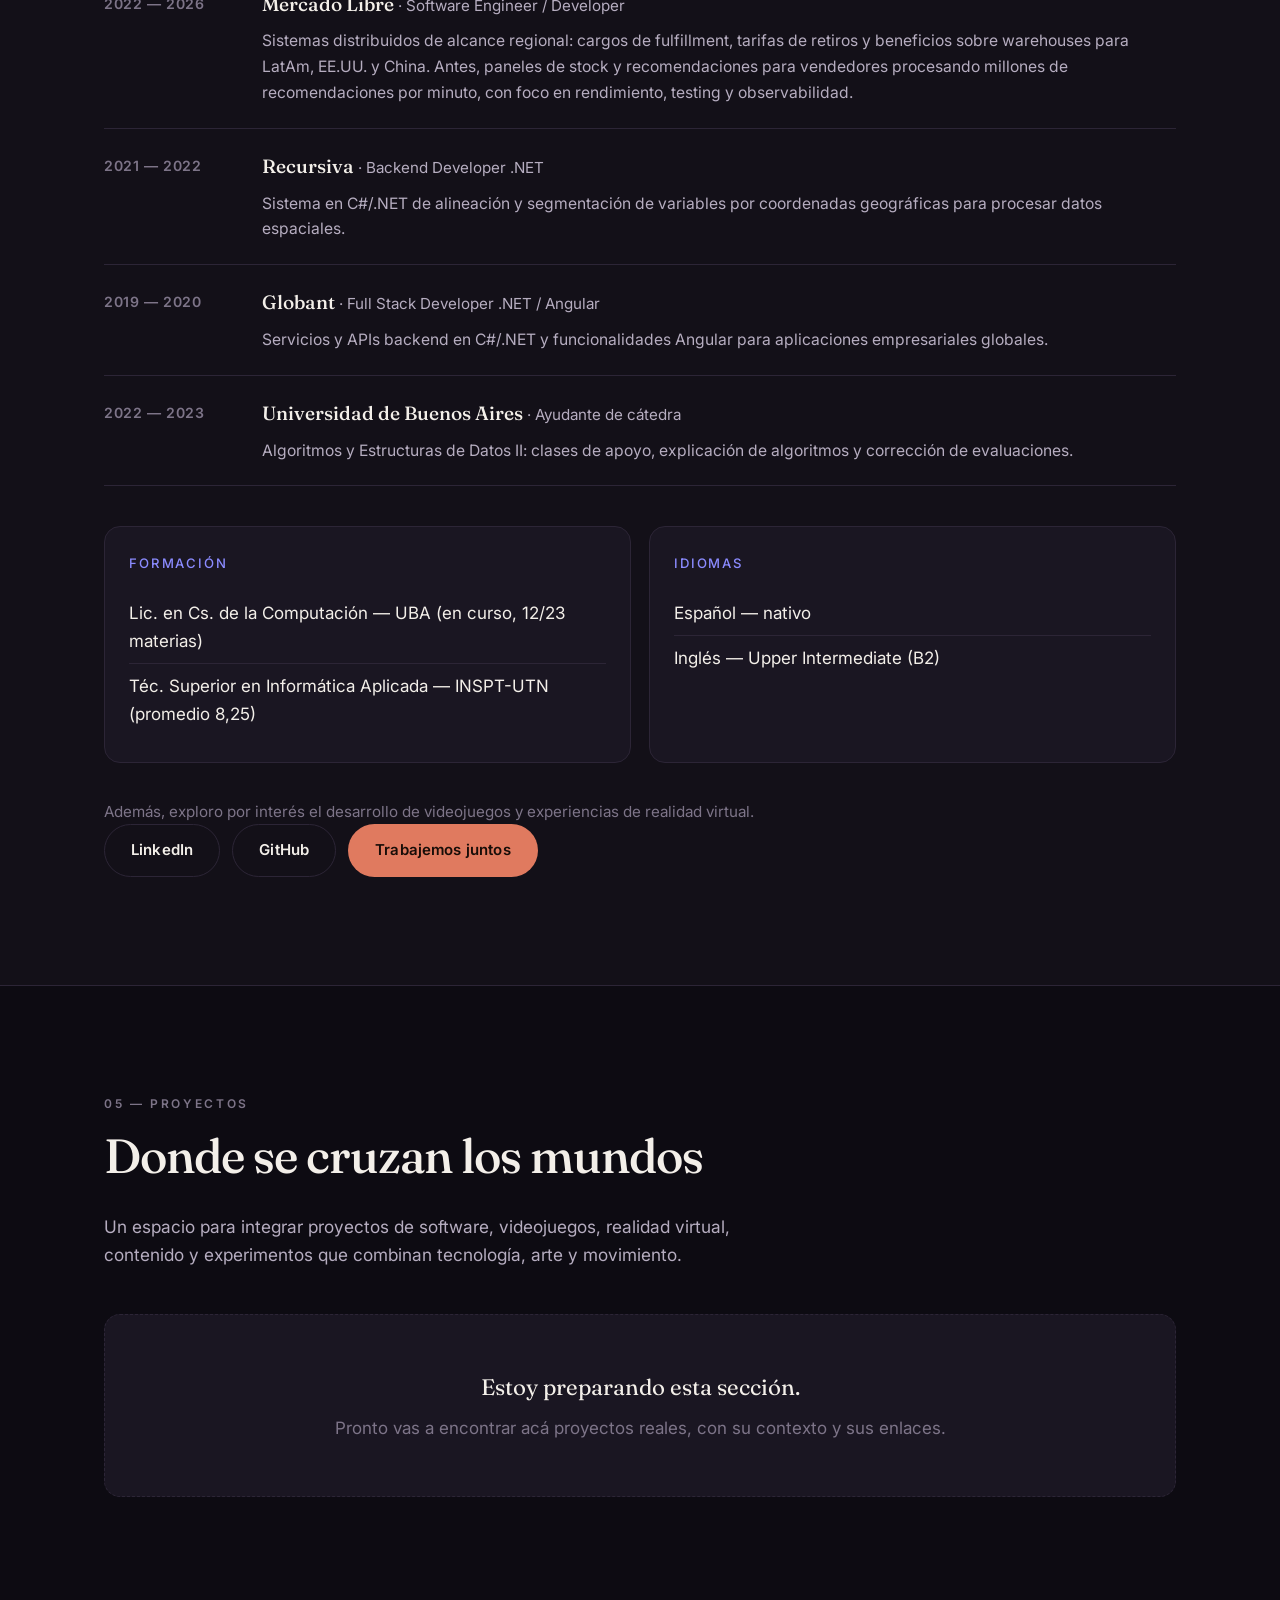
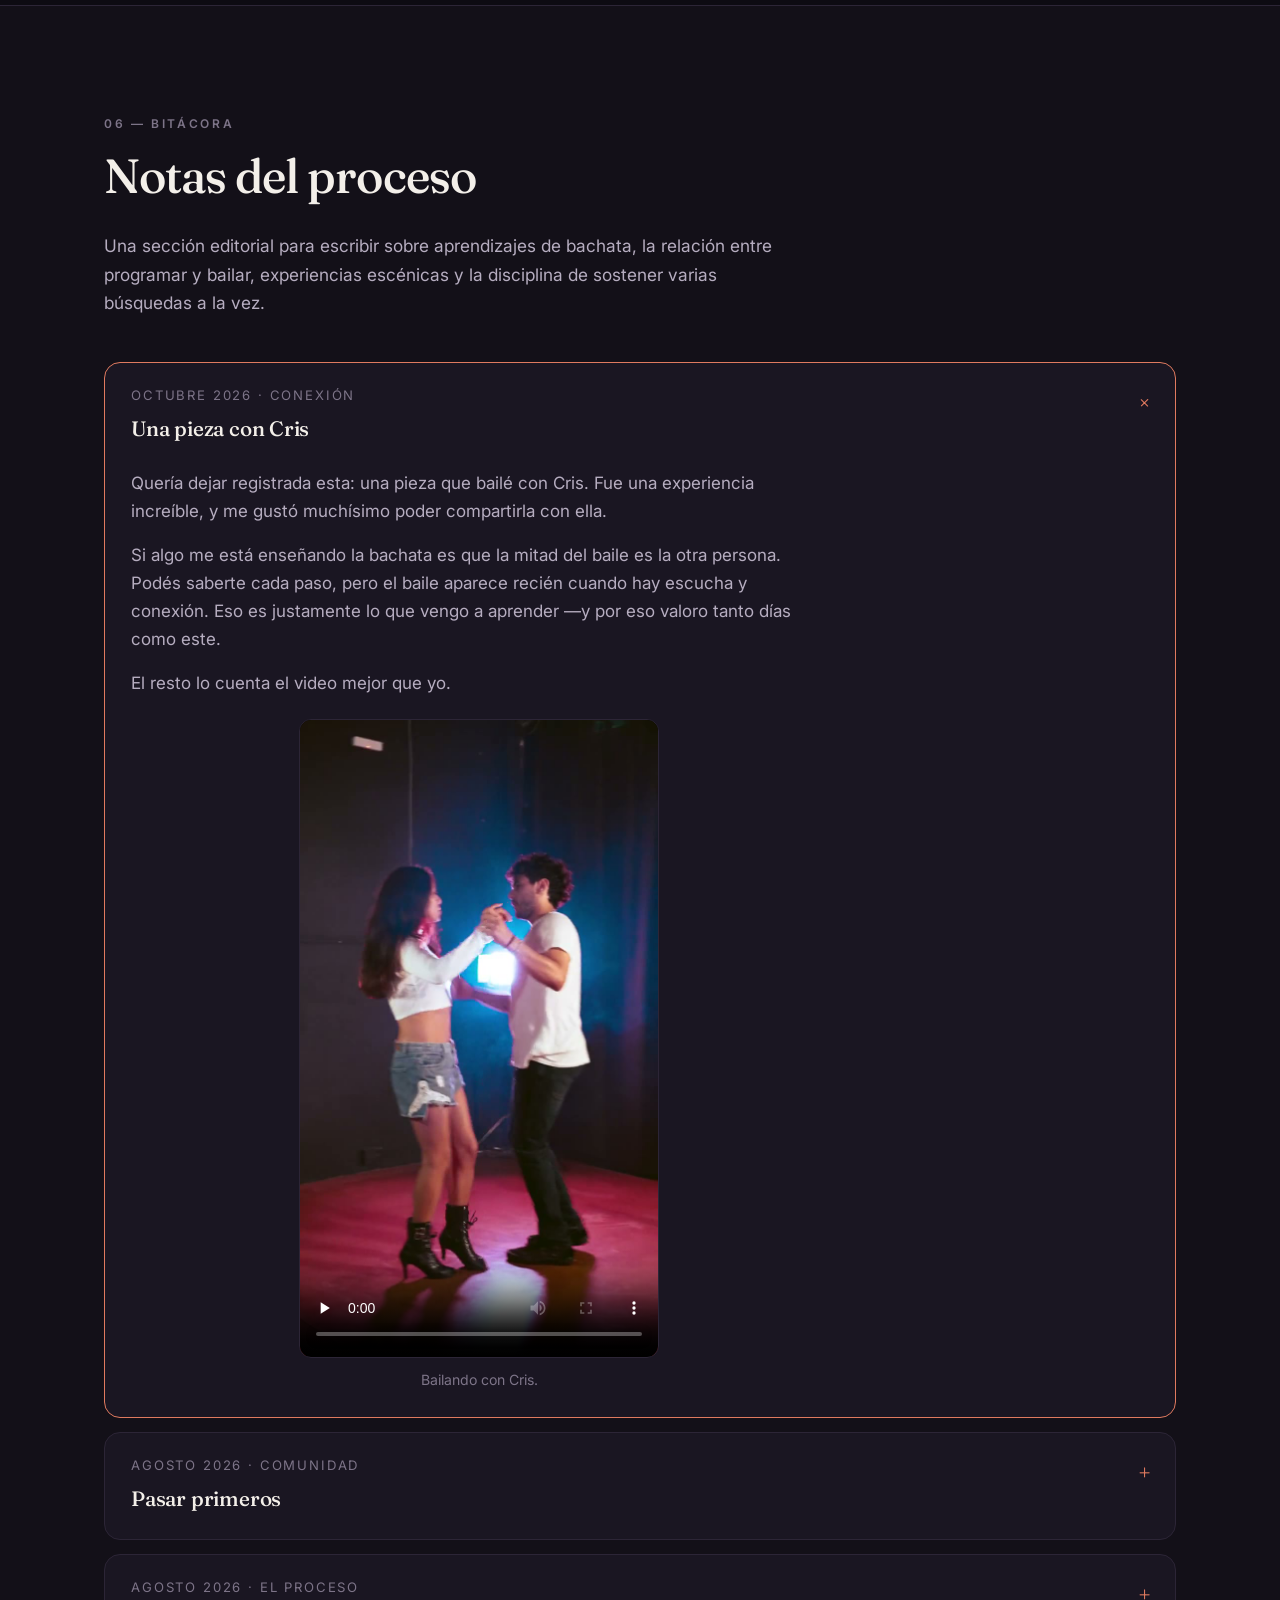
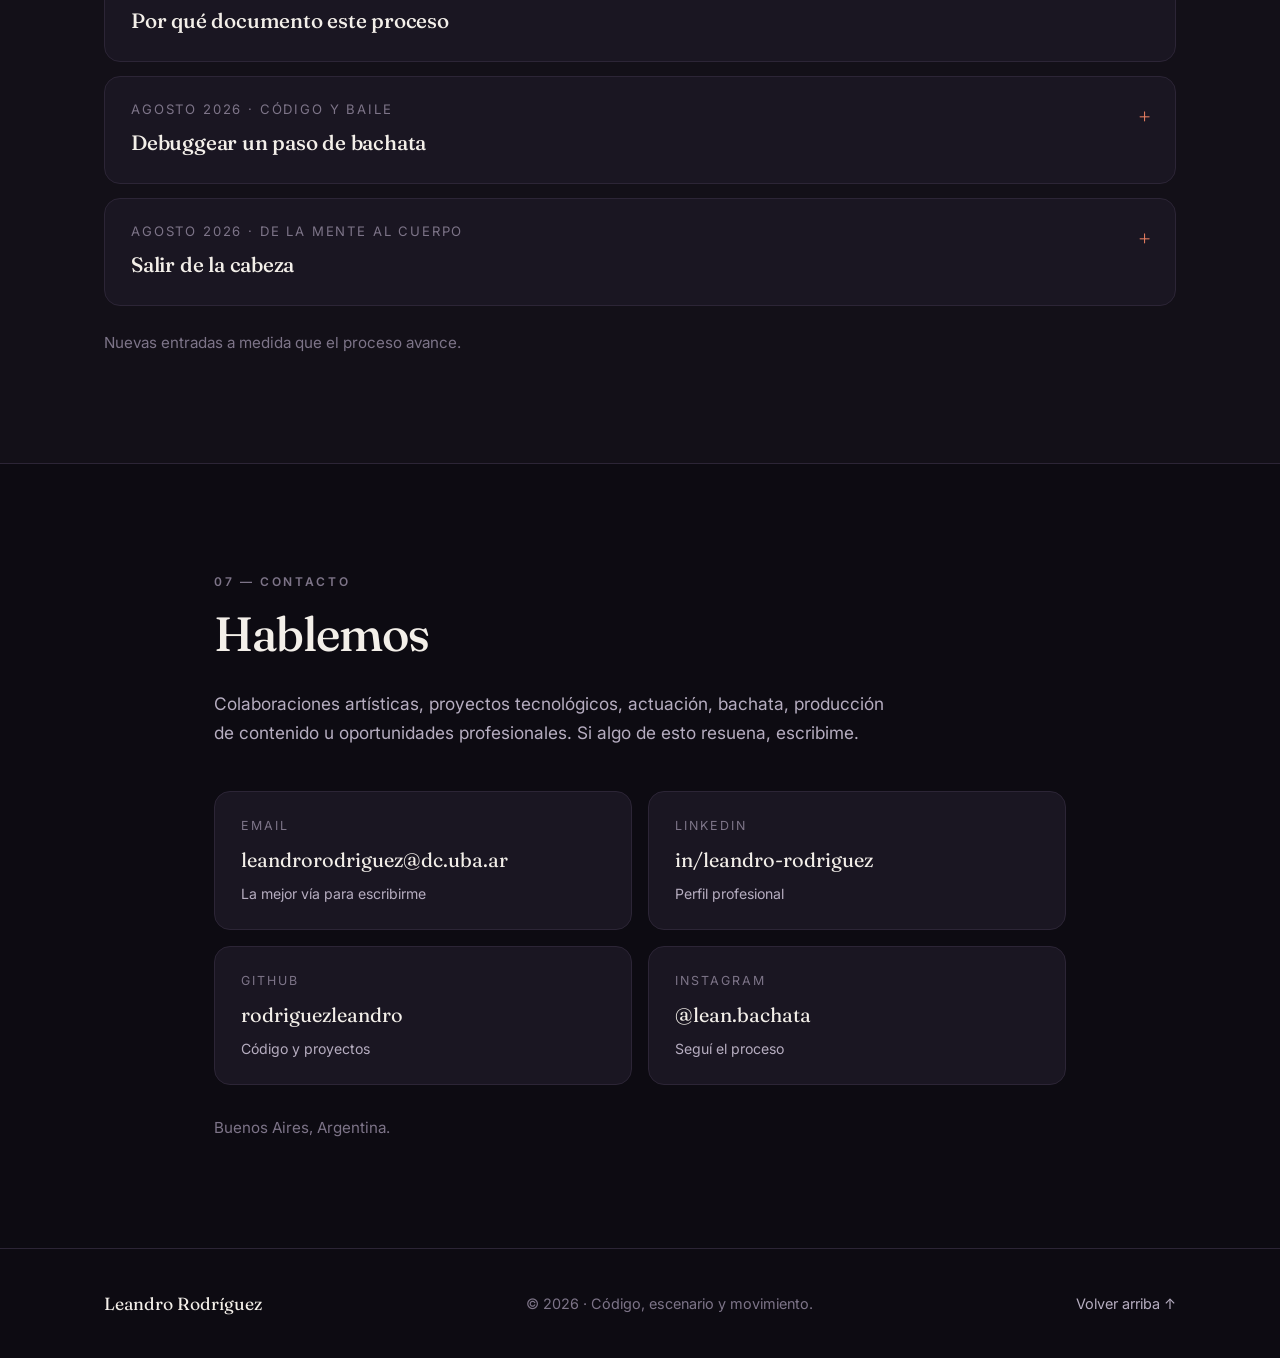
==== commit 389b1b5e: "Suma entrada "Una pieza con Cris" a la Bitacora Video vertical re-codificado de 1080x1920/51MB a 720" ====
--- a/index.html
+++ b/index.html
@@ -406,6 +406,36 @@
         <div class="journal reveal">
           <details class="journal-entry" open>
             <summary>
+              <span class="journal-meta"><time datetime="2026-10">Octubre 2026</time> · Conexión</span>
+              <h3 class="journal-title">Una pieza con Cris</h3>
+            </summary>
+            <div class="journal-body">
+              <p>
+                Quería dejar registrada esta: una pieza que bailé con Cris. Fue una experiencia
+                increíble, y me gustó muchísimo poder compartirla con ella.
+              </p>
+              <p>
+                Si algo me está enseñando la bachata es que la mitad del baile es la otra
+                persona. Podés saberte cada paso, pero el baile aparece recién cuando hay escucha
+                y conexión. Eso es justamente lo que vengo a aprender —y por eso valoro tanto
+                días como este.
+              </p>
+              <p>El resto lo cuenta el video mejor que yo.</p>
+              <figure class="journal-media journal-media--vertical">
+                <video
+                  src="assets/video/baile-con-cris.mp4"
+                  poster="assets/img/baile-con-cris-poster.jpg"
+                  width="720" height="1280"
+                  controls playsinline preload="none"
+                  aria-label="Leandro bailando bachata en pareja con Cris"
+                ></video>
+                <figcaption>Bailando con Cris.</figcaption>
+              </figure>
+            </div>
+          </details>
+
+          <details class="journal-entry">
+            <summary>
               <span class="journal-meta"><time datetime="2026-08">Agosto 2026</time> · Comunidad</span>
               <h3 class="journal-title">Pasar primeros</h3>
             </summary>
--- a/assets/css/styles.css
+++ b/assets/css/styles.css
@@ -386,6 +386,8 @@
 .journal-media figcaption {
   margin-top: 10px; color: var(--faint); font-size: 0.88rem;
 }
+.journal-media--vertical { max-width: 360px; margin-left: auto; margin-right: auto; }
+.journal-media--vertical figcaption { text-align: center; }
 
 /* ---------- Estados vacíos ---------- */
 .empty-state {
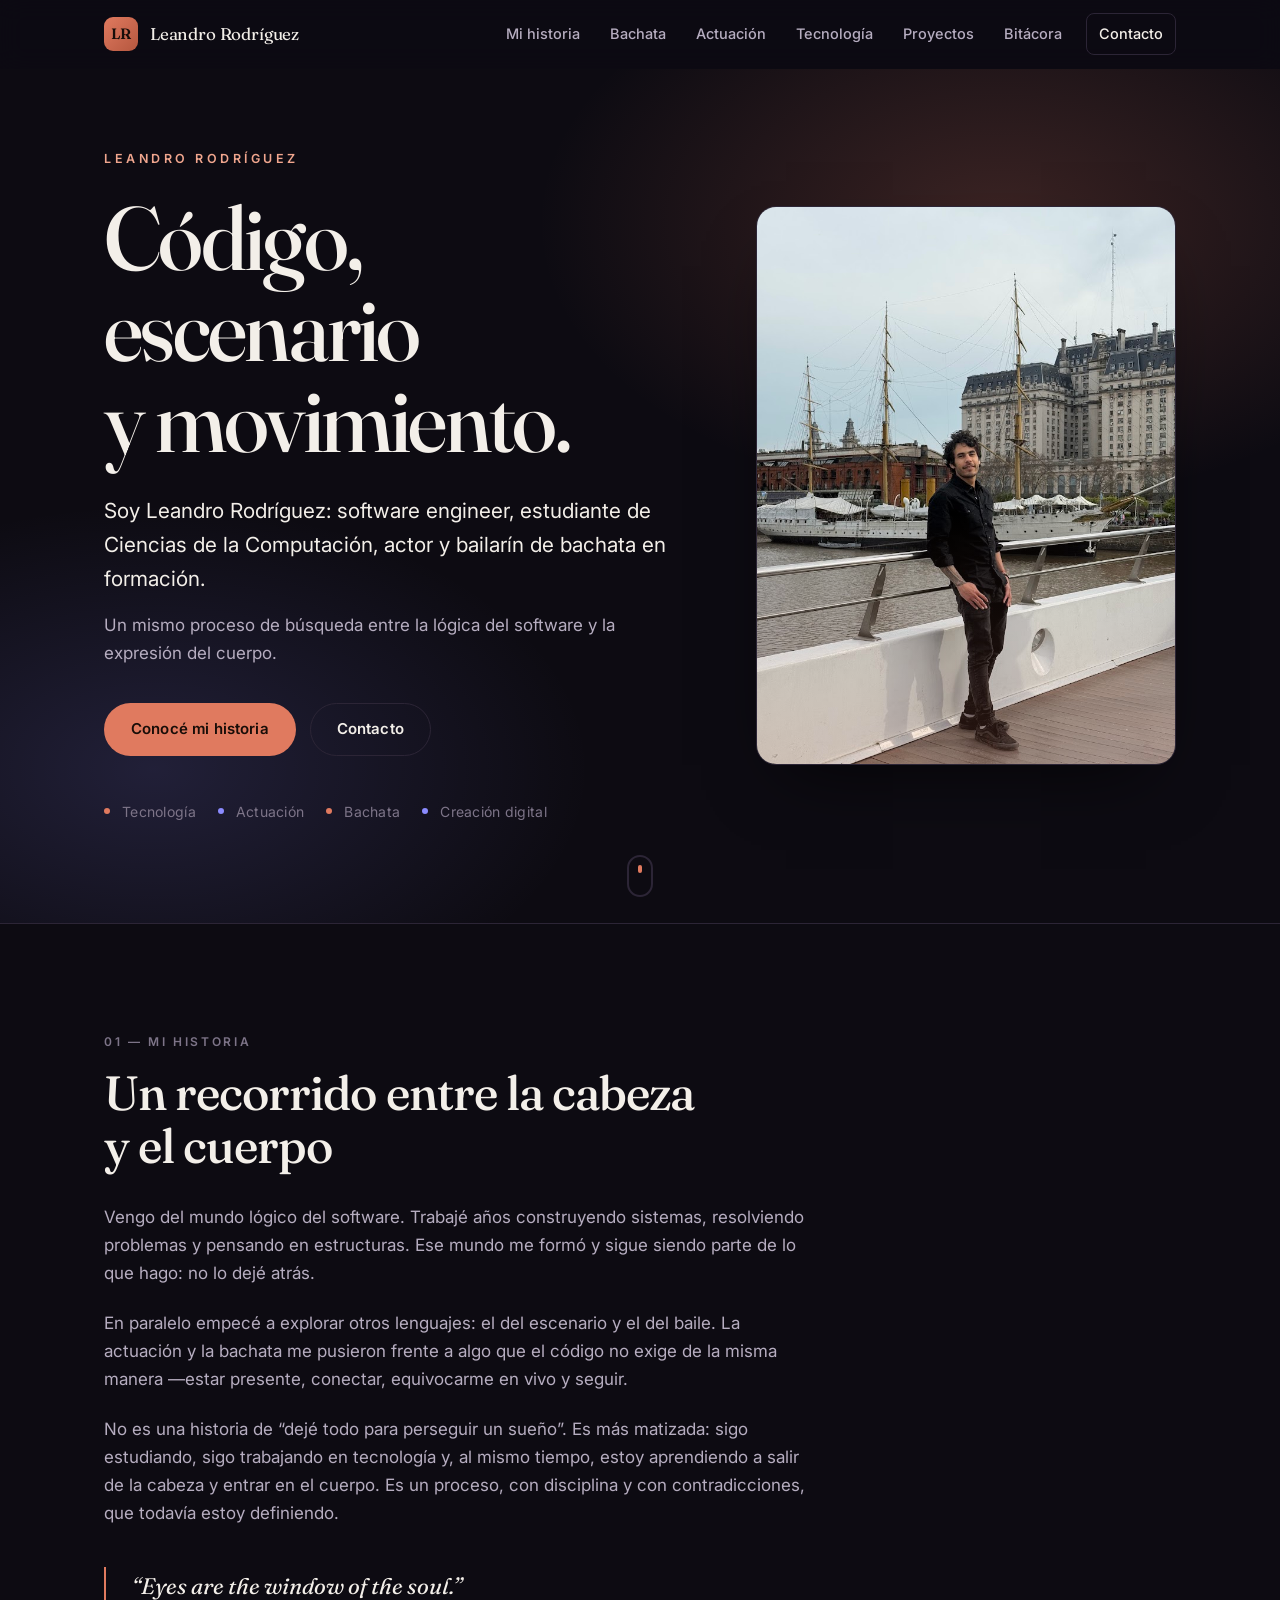
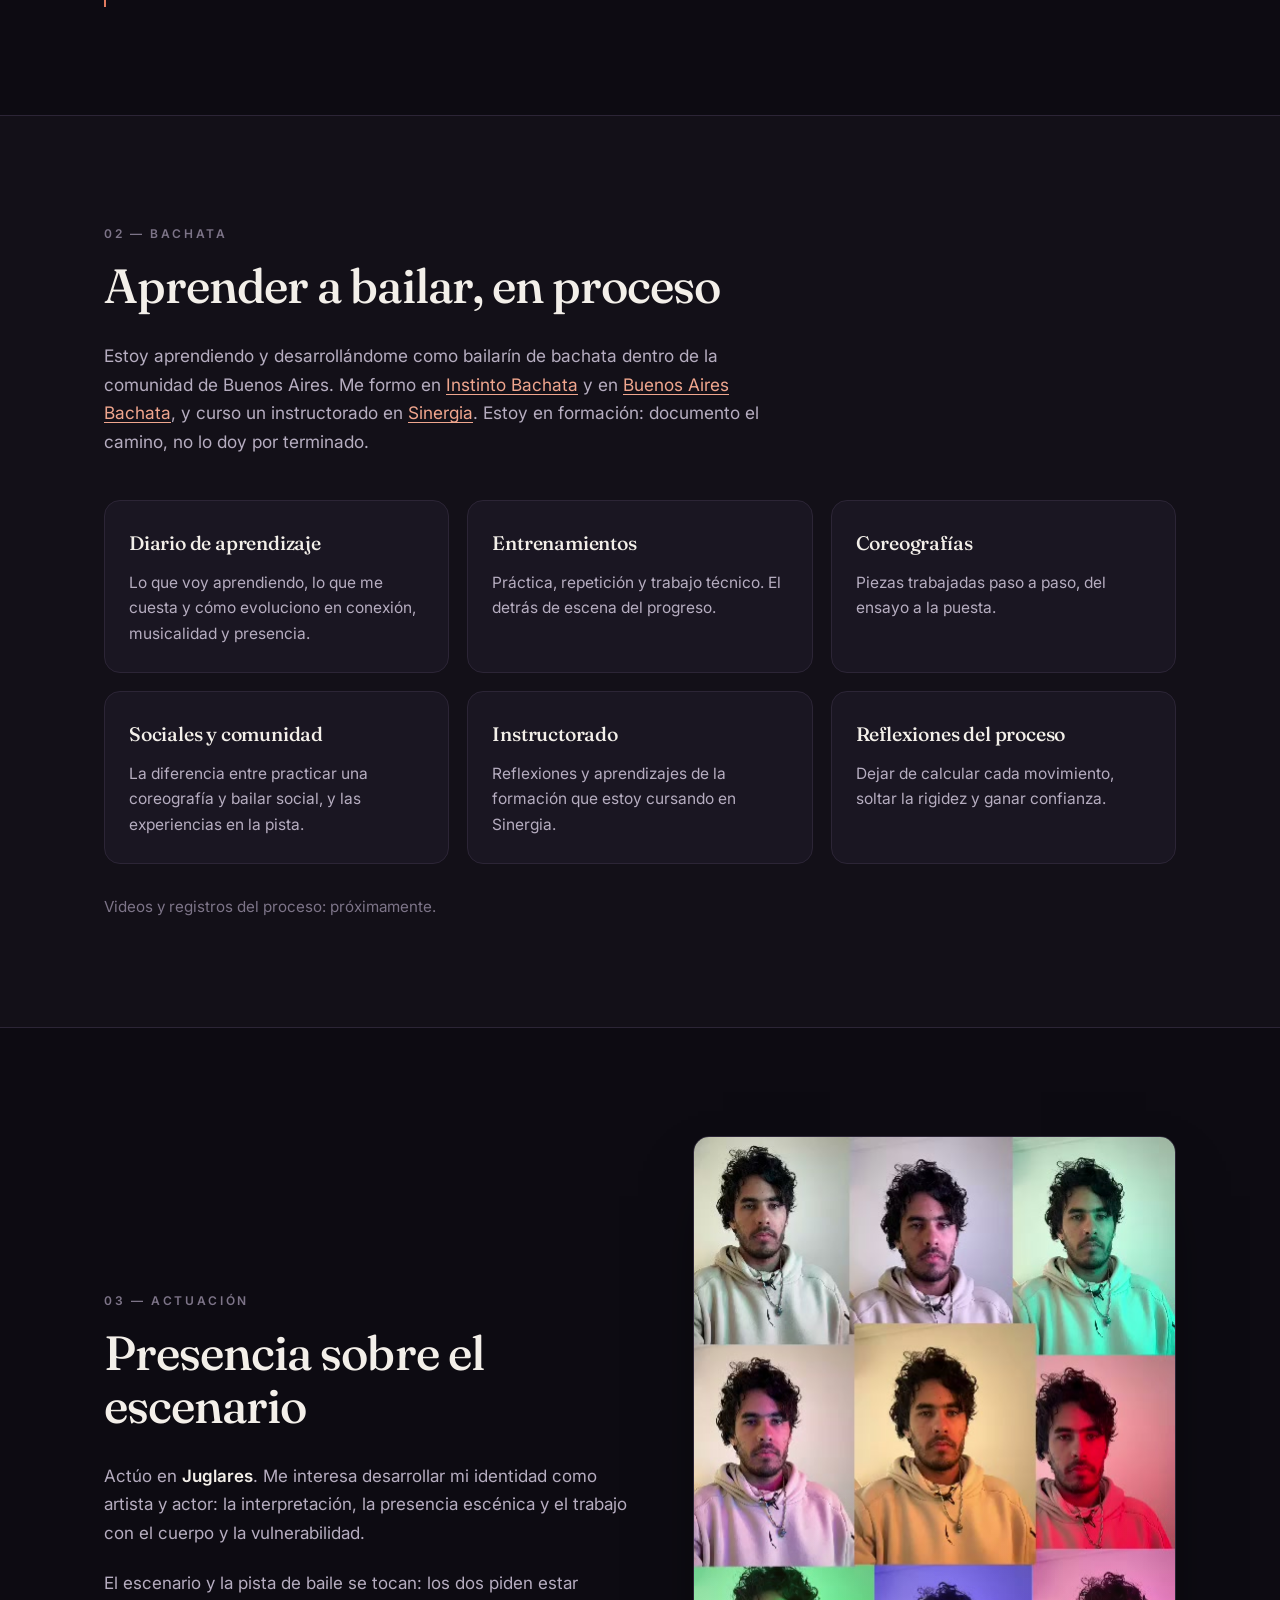
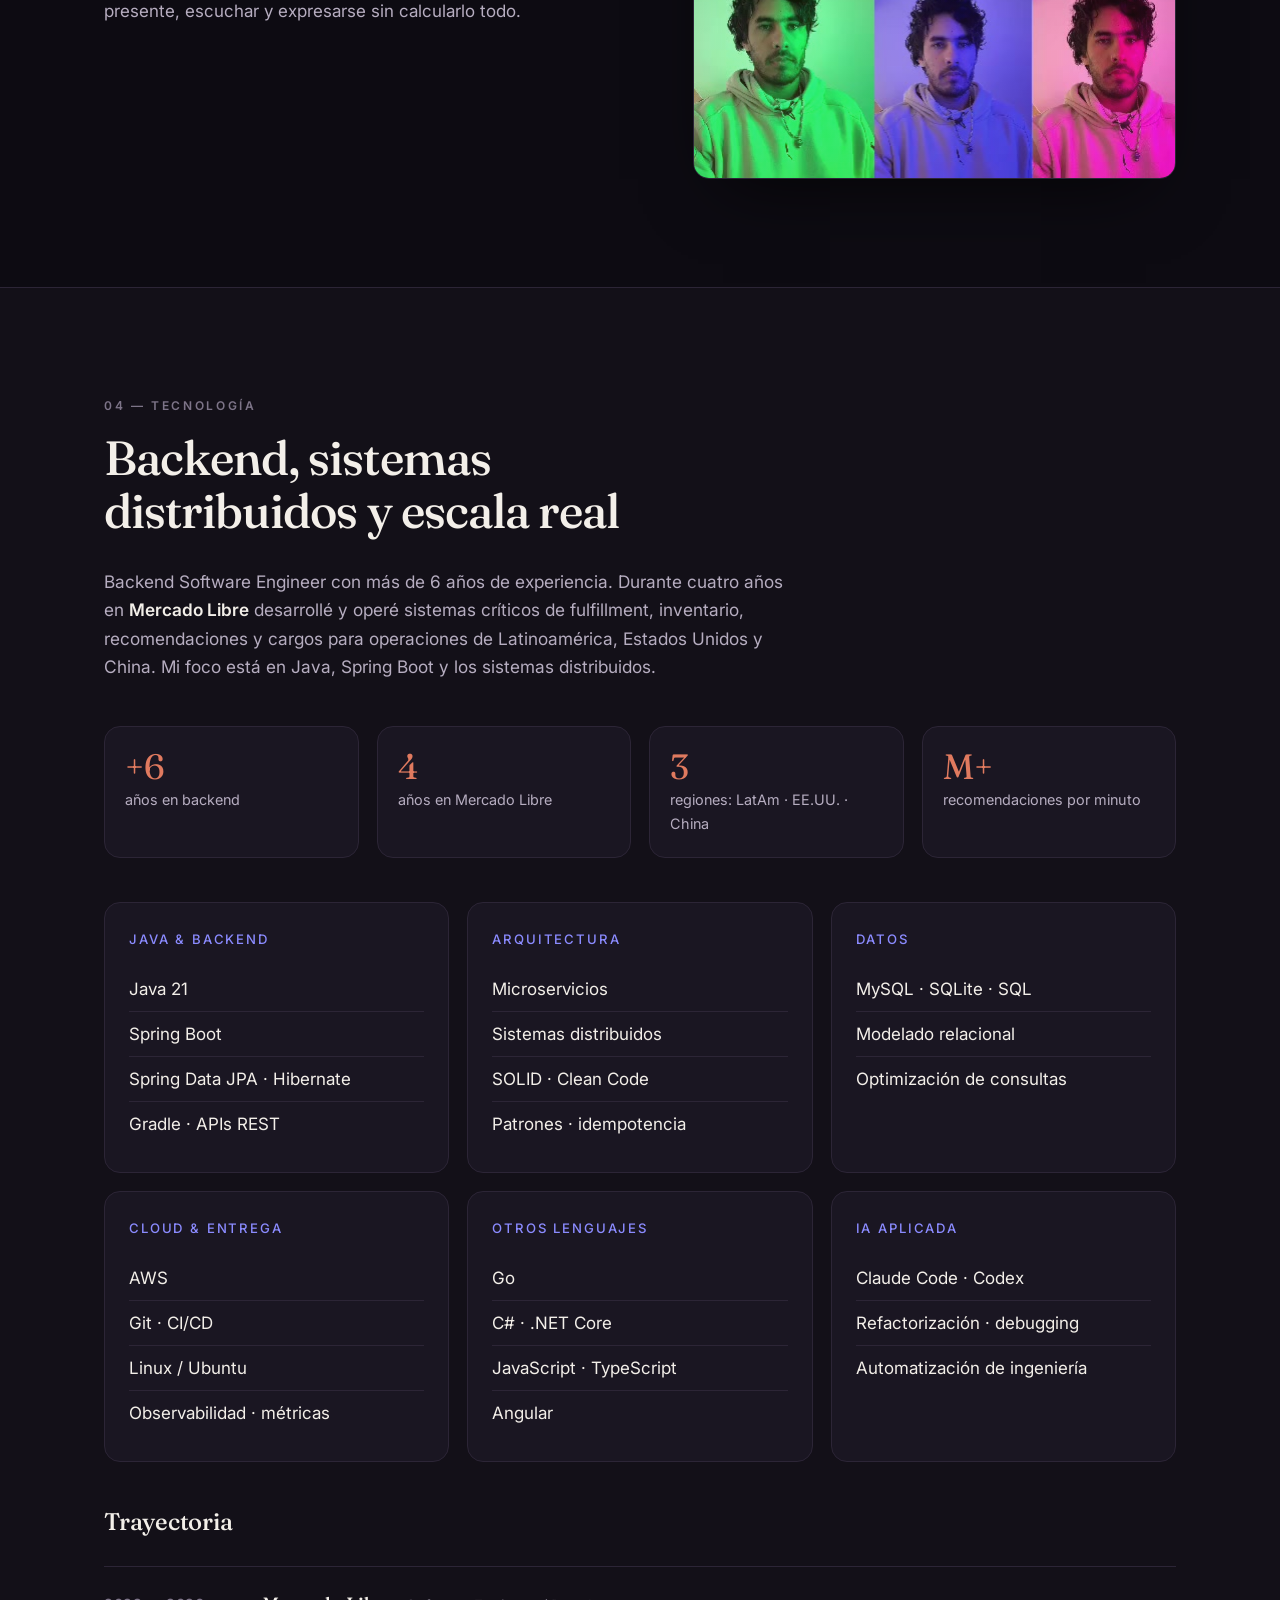
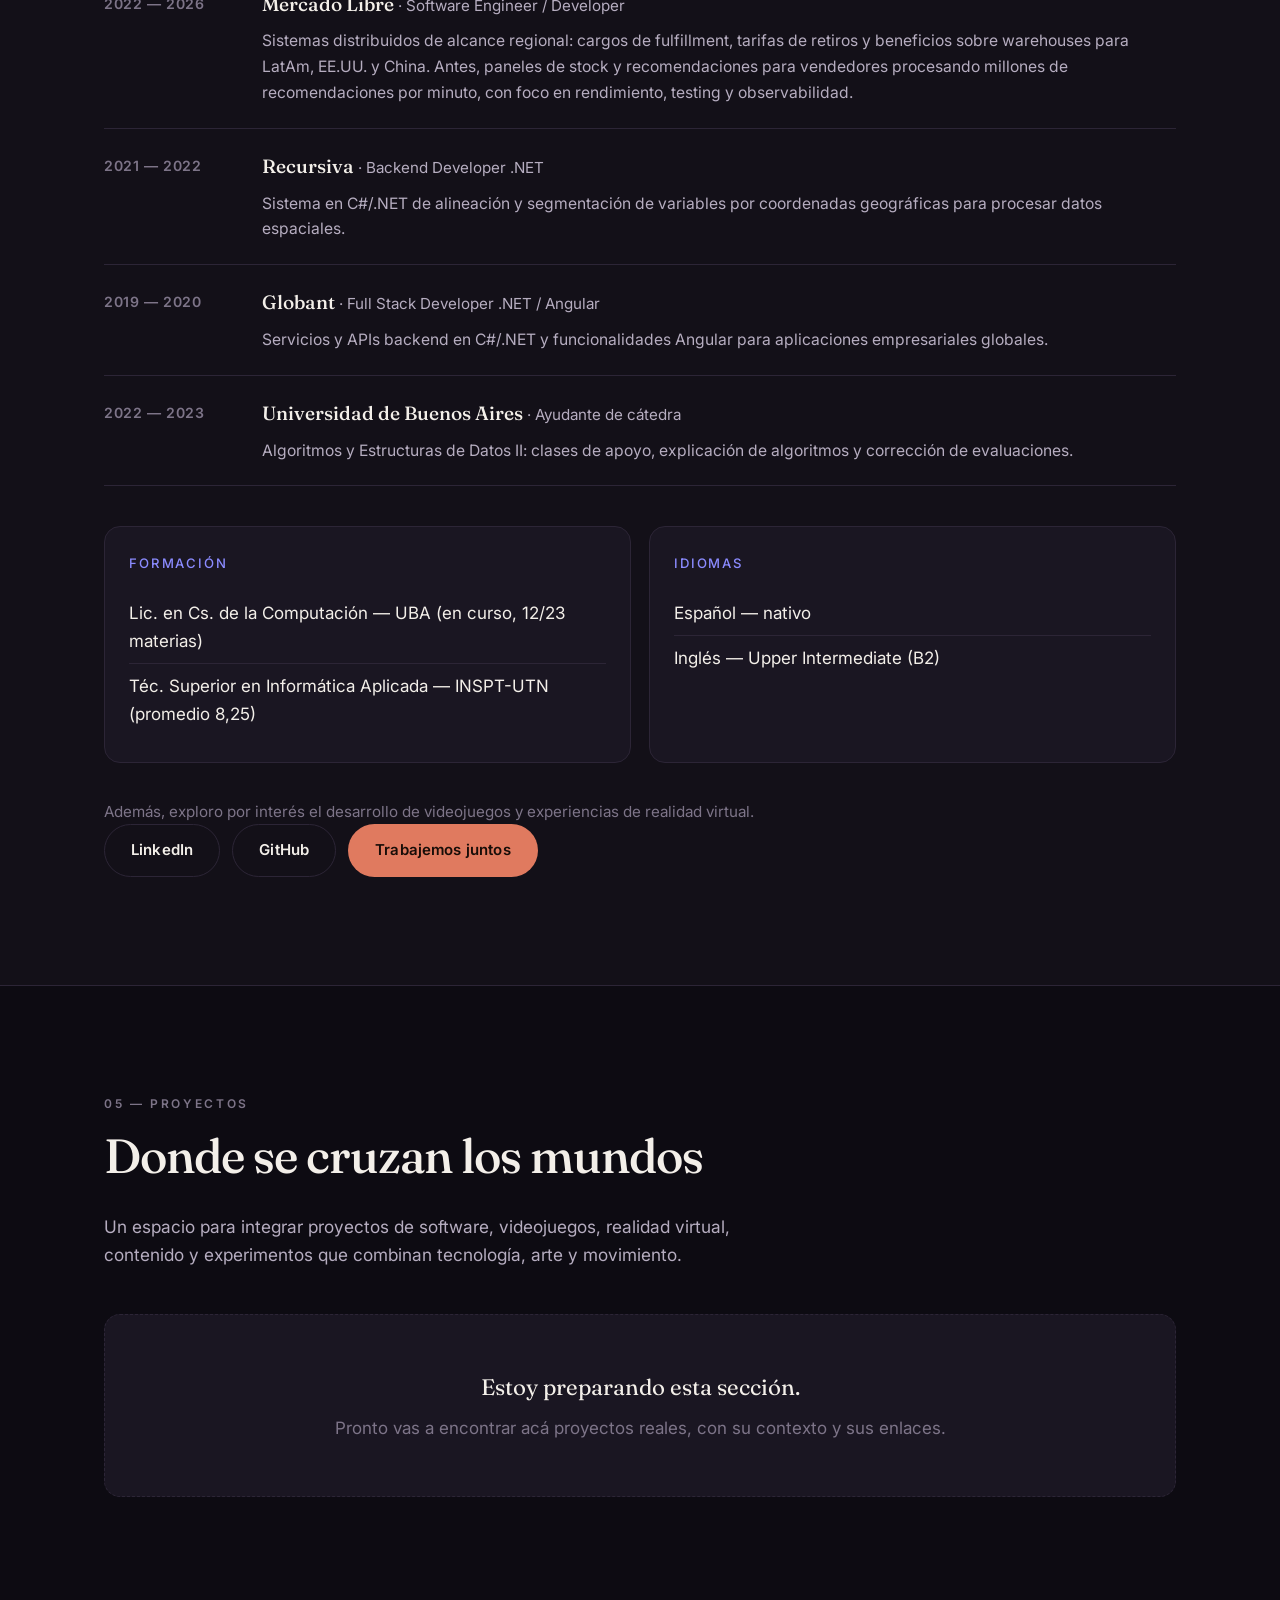
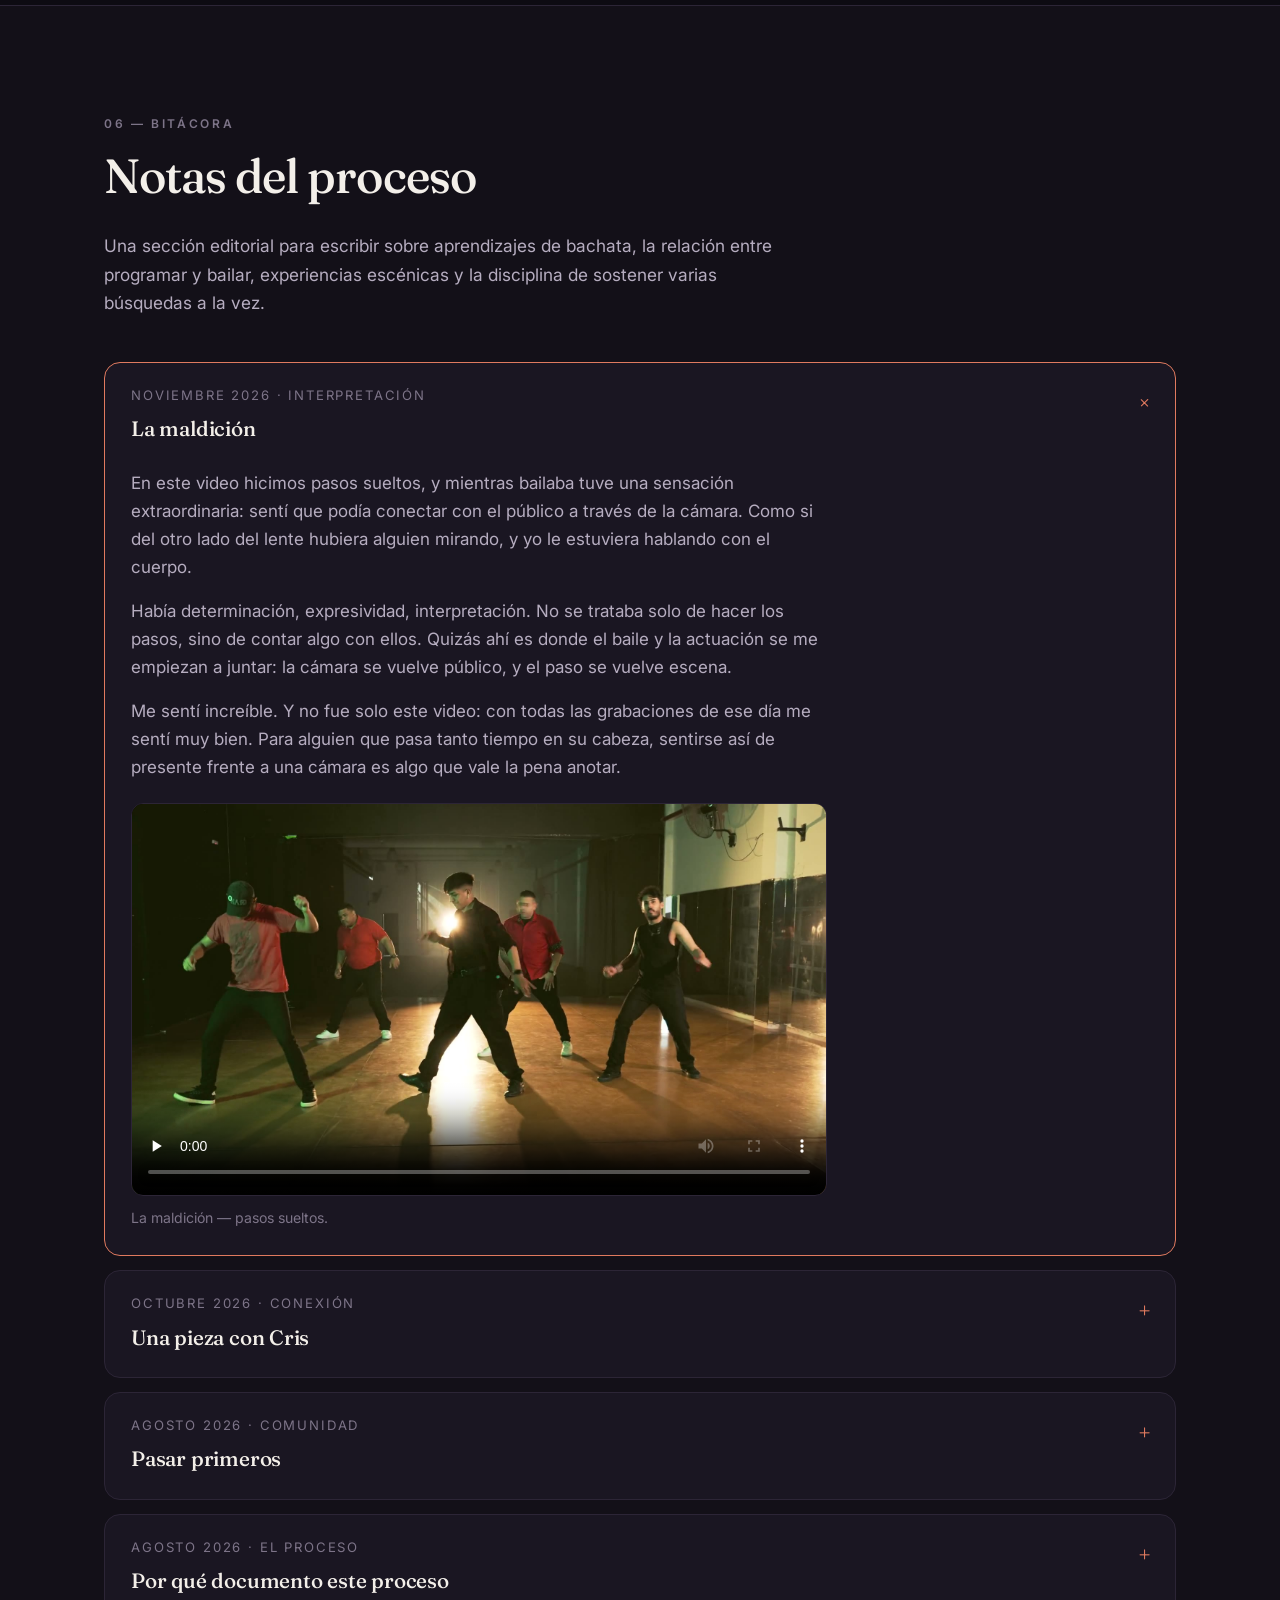
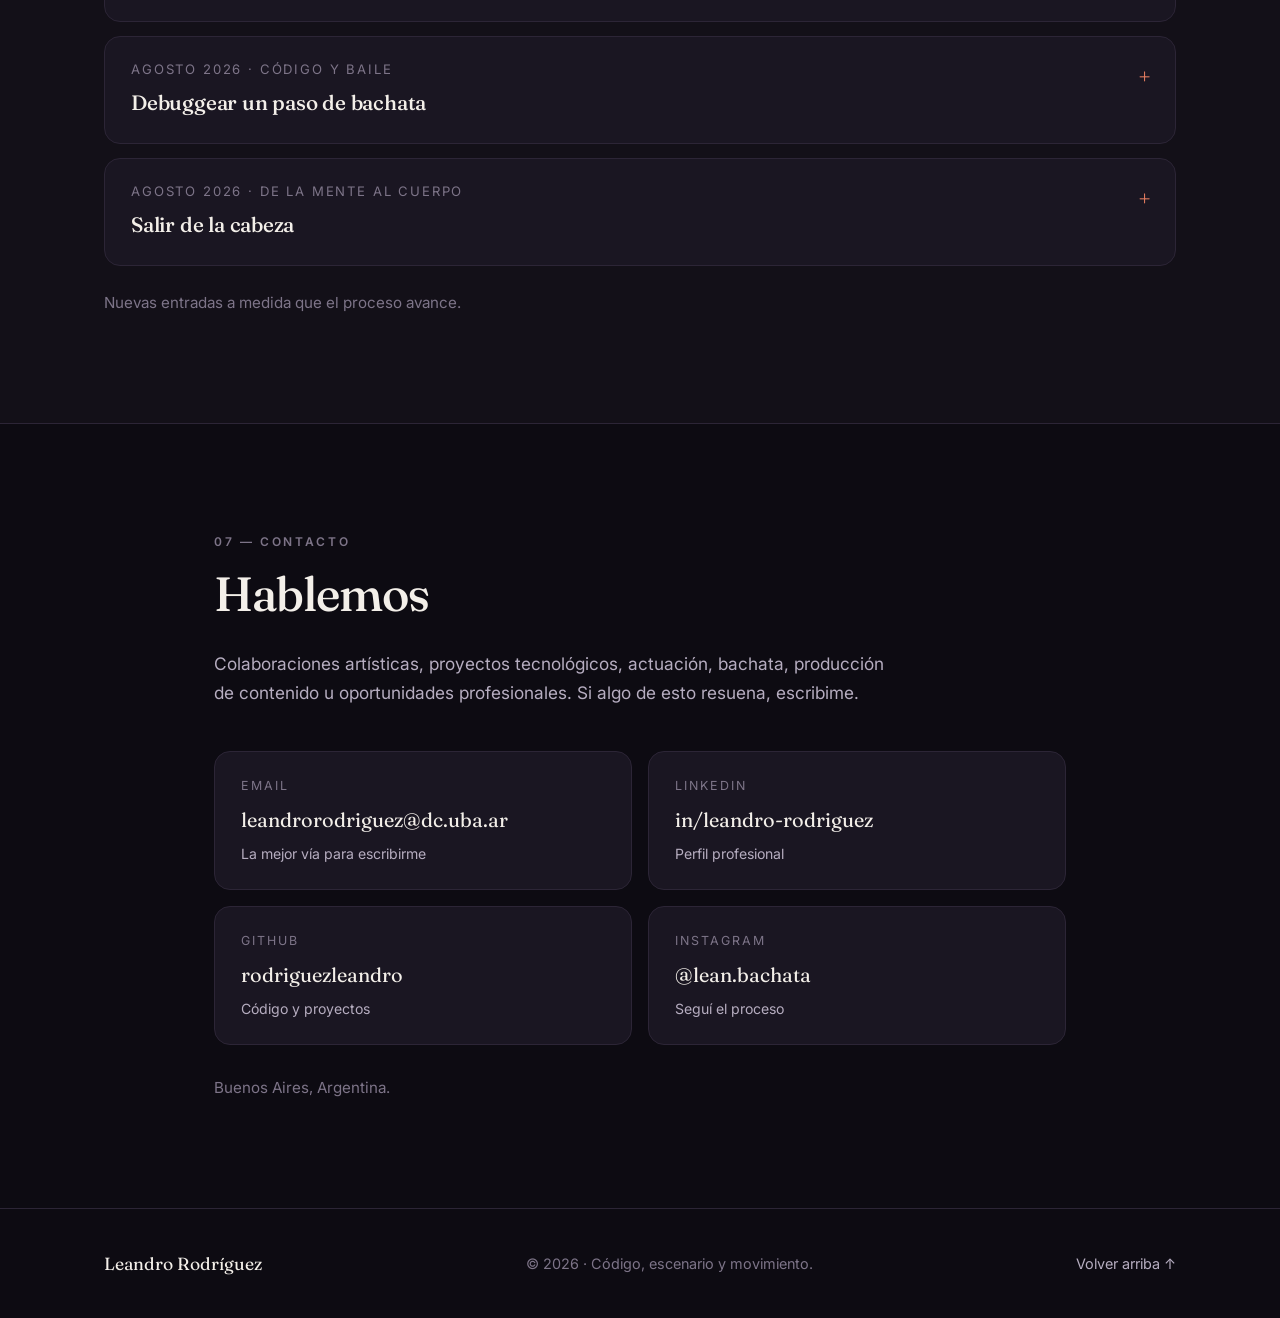
==== commit de671b65: "Suma entrada "La maldicion" a la Bitacora Video de pasos sueltos re-codificado de 4K/194MB a 1080p/1" ====
--- a/index.html
+++ b/index.html
@@ -406,6 +406,42 @@
         <div class="journal reveal">
           <details class="journal-entry" open>
             <summary>
+              <span class="journal-meta"><time datetime="2026-11">Noviembre 2026</time> · Interpretación</span>
+              <h3 class="journal-title">La maldición</h3>
+            </summary>
+            <div class="journal-body">
+              <p>
+                En este video hicimos pasos sueltos, y mientras bailaba tuve una sensación
+                extraordinaria: sentí que podía conectar con el público a través de la cámara.
+                Como si del otro lado del lente hubiera alguien mirando, y yo le estuviera
+                hablando con el cuerpo.
+              </p>
+              <p>
+                Había determinación, expresividad, interpretación. No se trataba solo de hacer
+                los pasos, sino de contar algo con ellos. Quizás ahí es donde el baile y la
+                actuación se me empiezan a juntar: la cámara se vuelve público, y el paso se
+                vuelve escena.
+              </p>
+              <p>
+                Me sentí increíble. Y no fue solo este video: con todas las grabaciones de ese
+                día me sentí muy bien. Para alguien que pasa tanto tiempo en su cabeza, sentirse
+                así de presente frente a una cámara es algo que vale la pena anotar.
+              </p>
+              <figure class="journal-media">
+                <video
+                  src="assets/video/la-maldicion.mp4"
+                  poster="assets/img/la-maldicion-poster.jpg"
+                  width="1920" height="1080"
+                  controls playsinline preload="none"
+                  aria-label="Grabación de pasos sueltos: La maldición"
+                ></video>
+                <figcaption>La maldición — pasos sueltos.</figcaption>
+              </figure>
+            </div>
+          </details>
+
+          <details class="journal-entry">
+            <summary>
               <span class="journal-meta"><time datetime="2026-10">Octubre 2026</time> · Conexión</span>
               <h3 class="journal-title">Una pieza con Cris</h3>
             </summary>
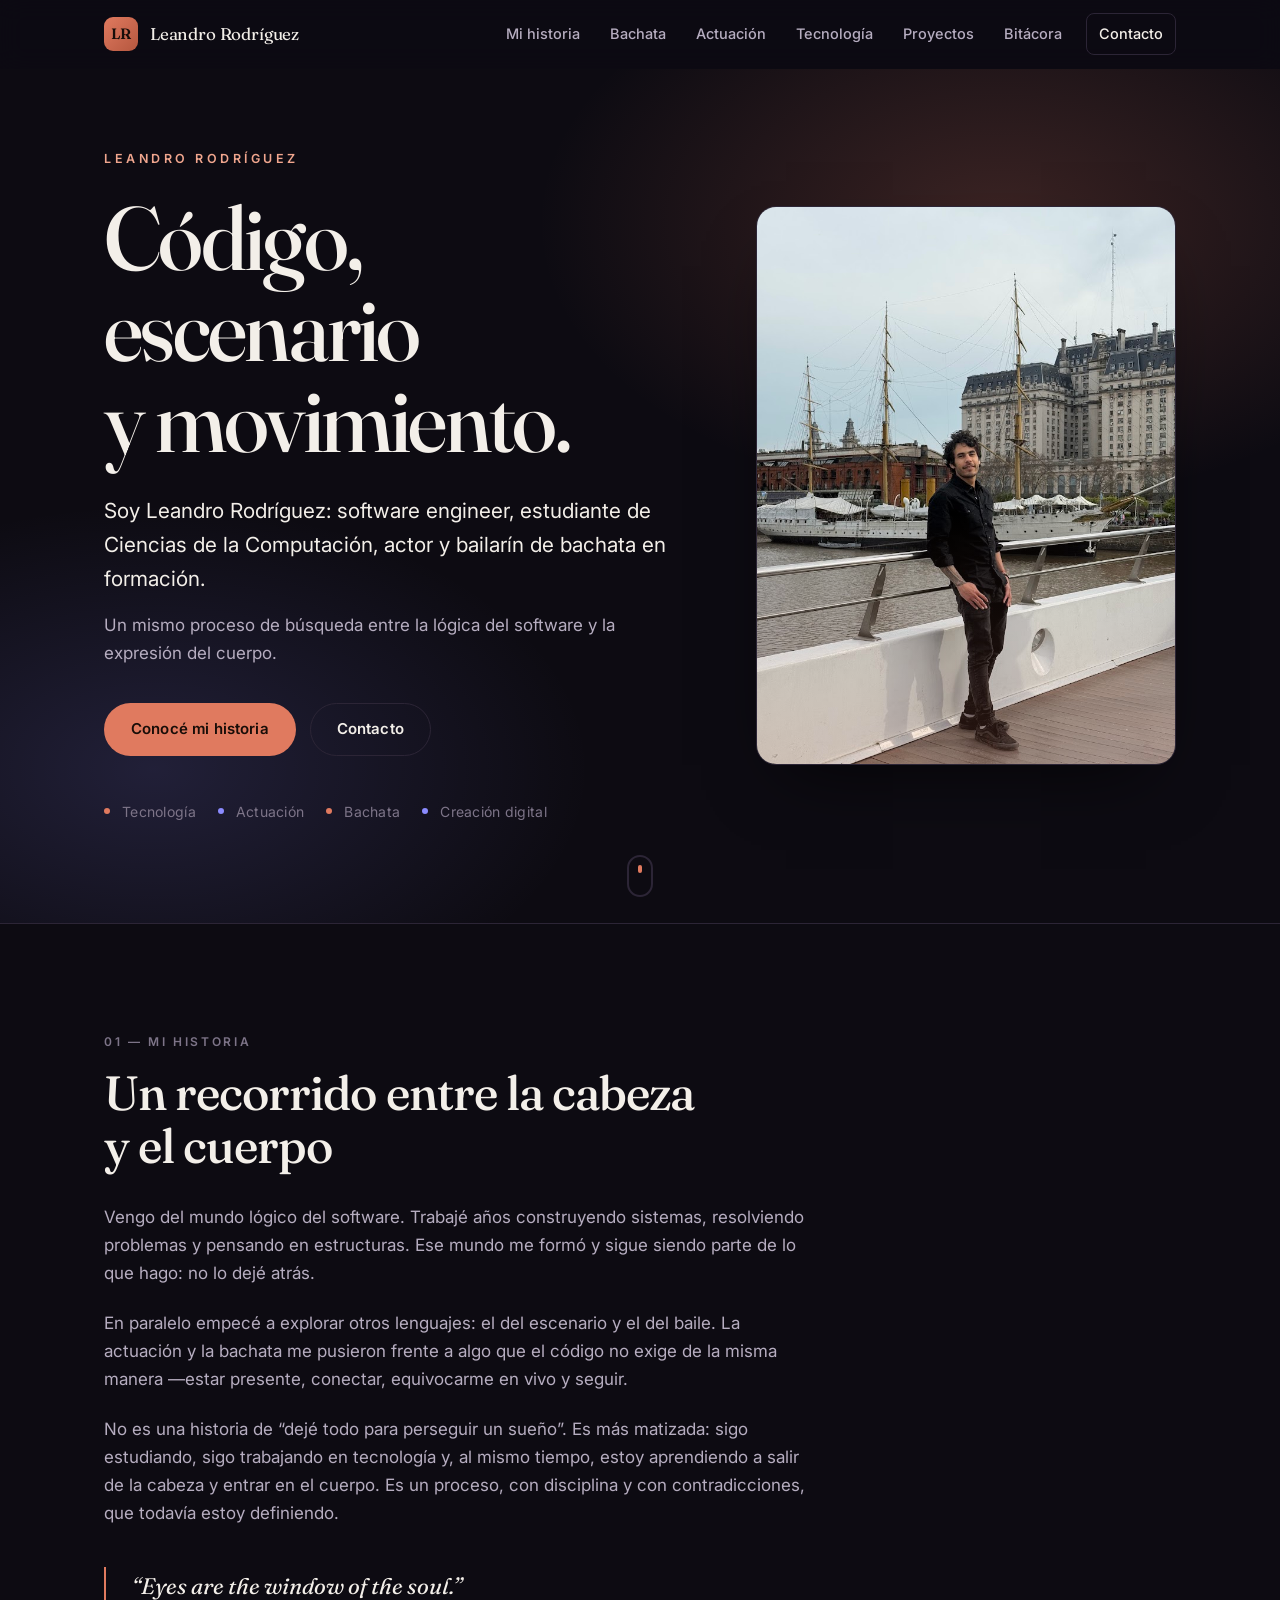
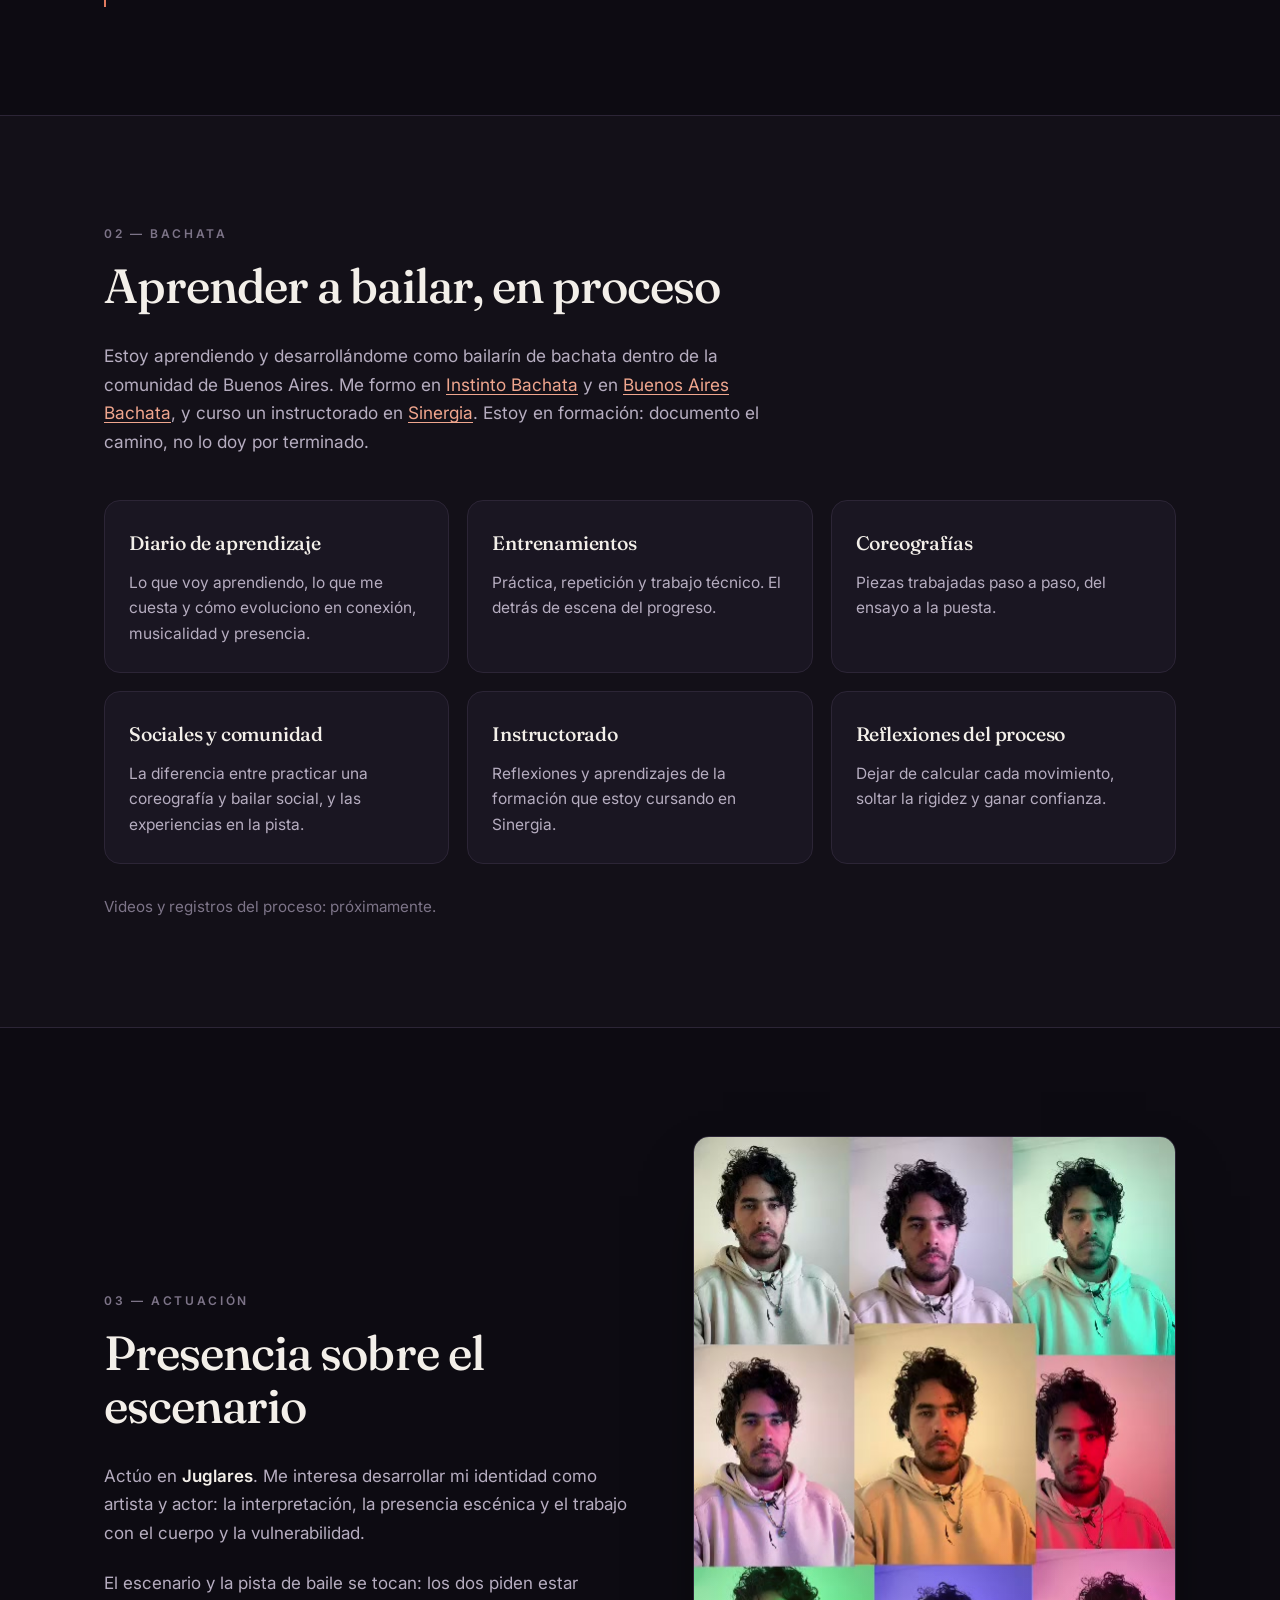
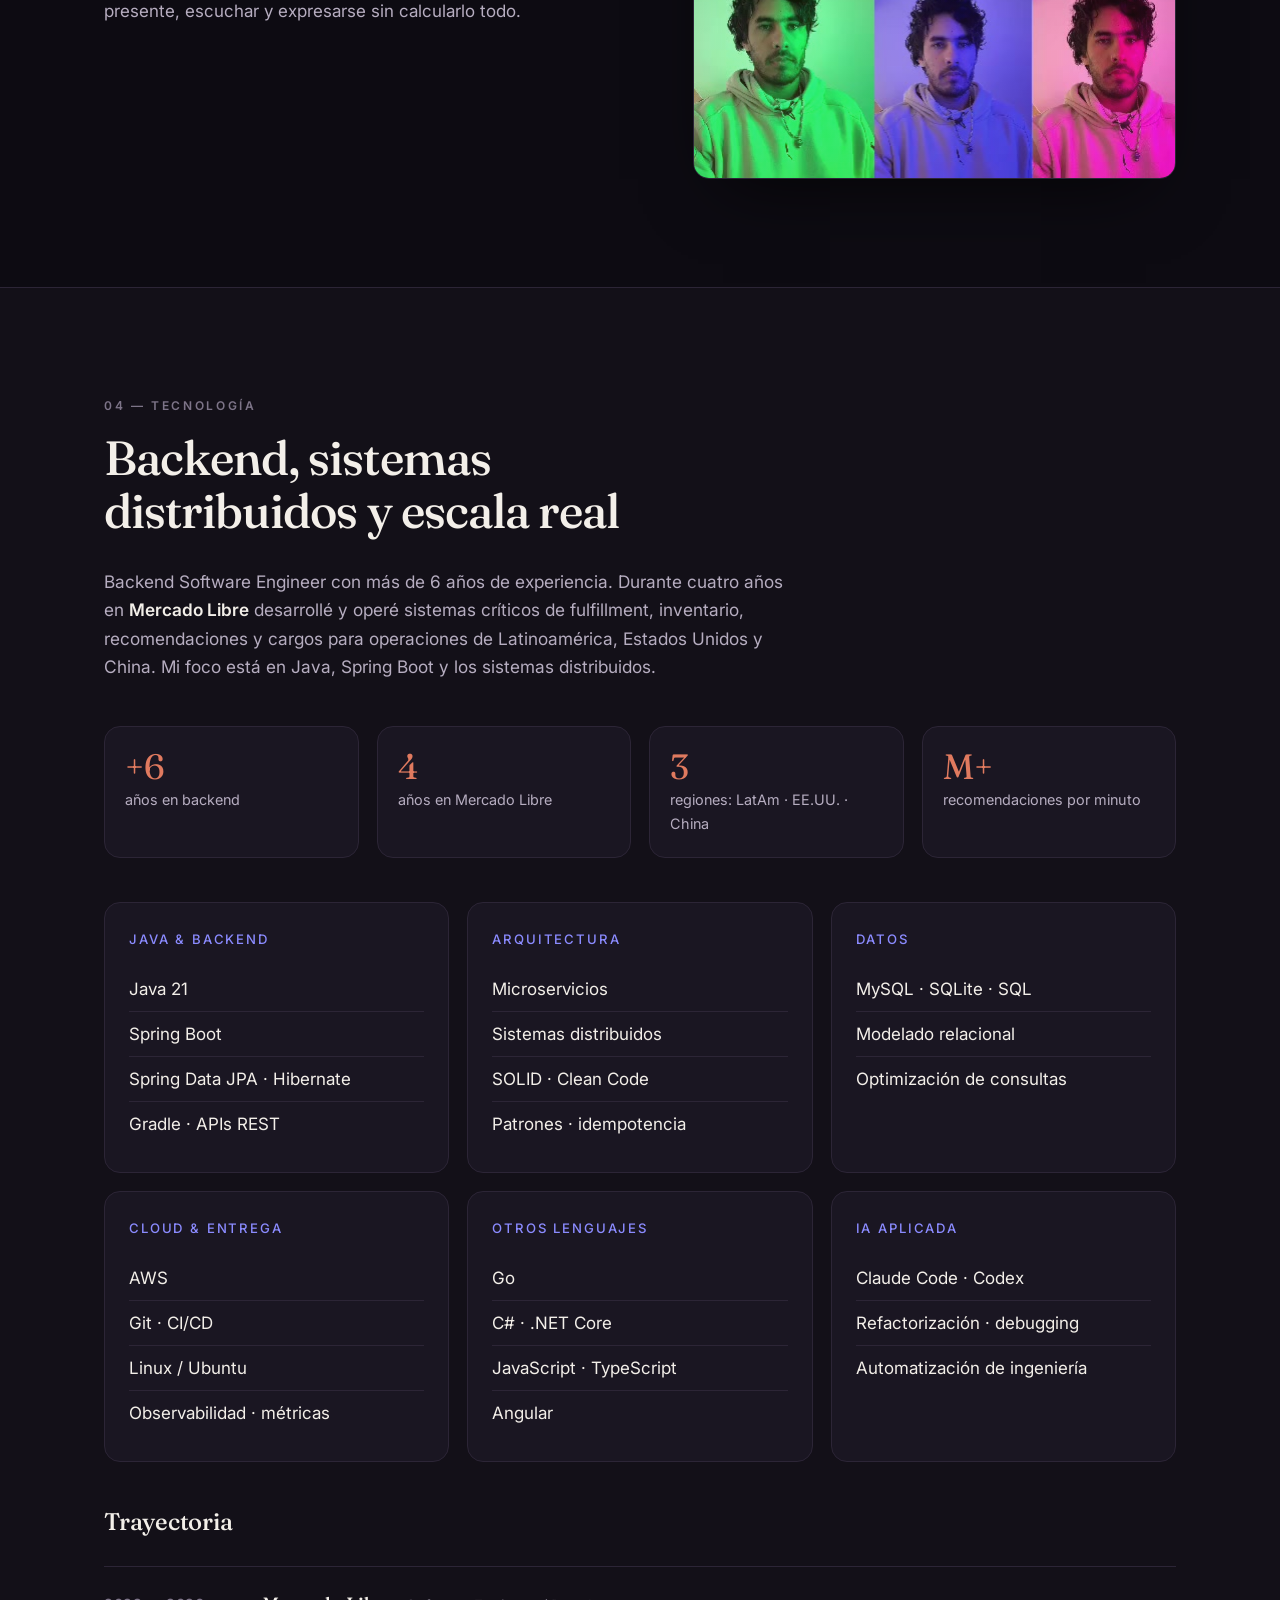
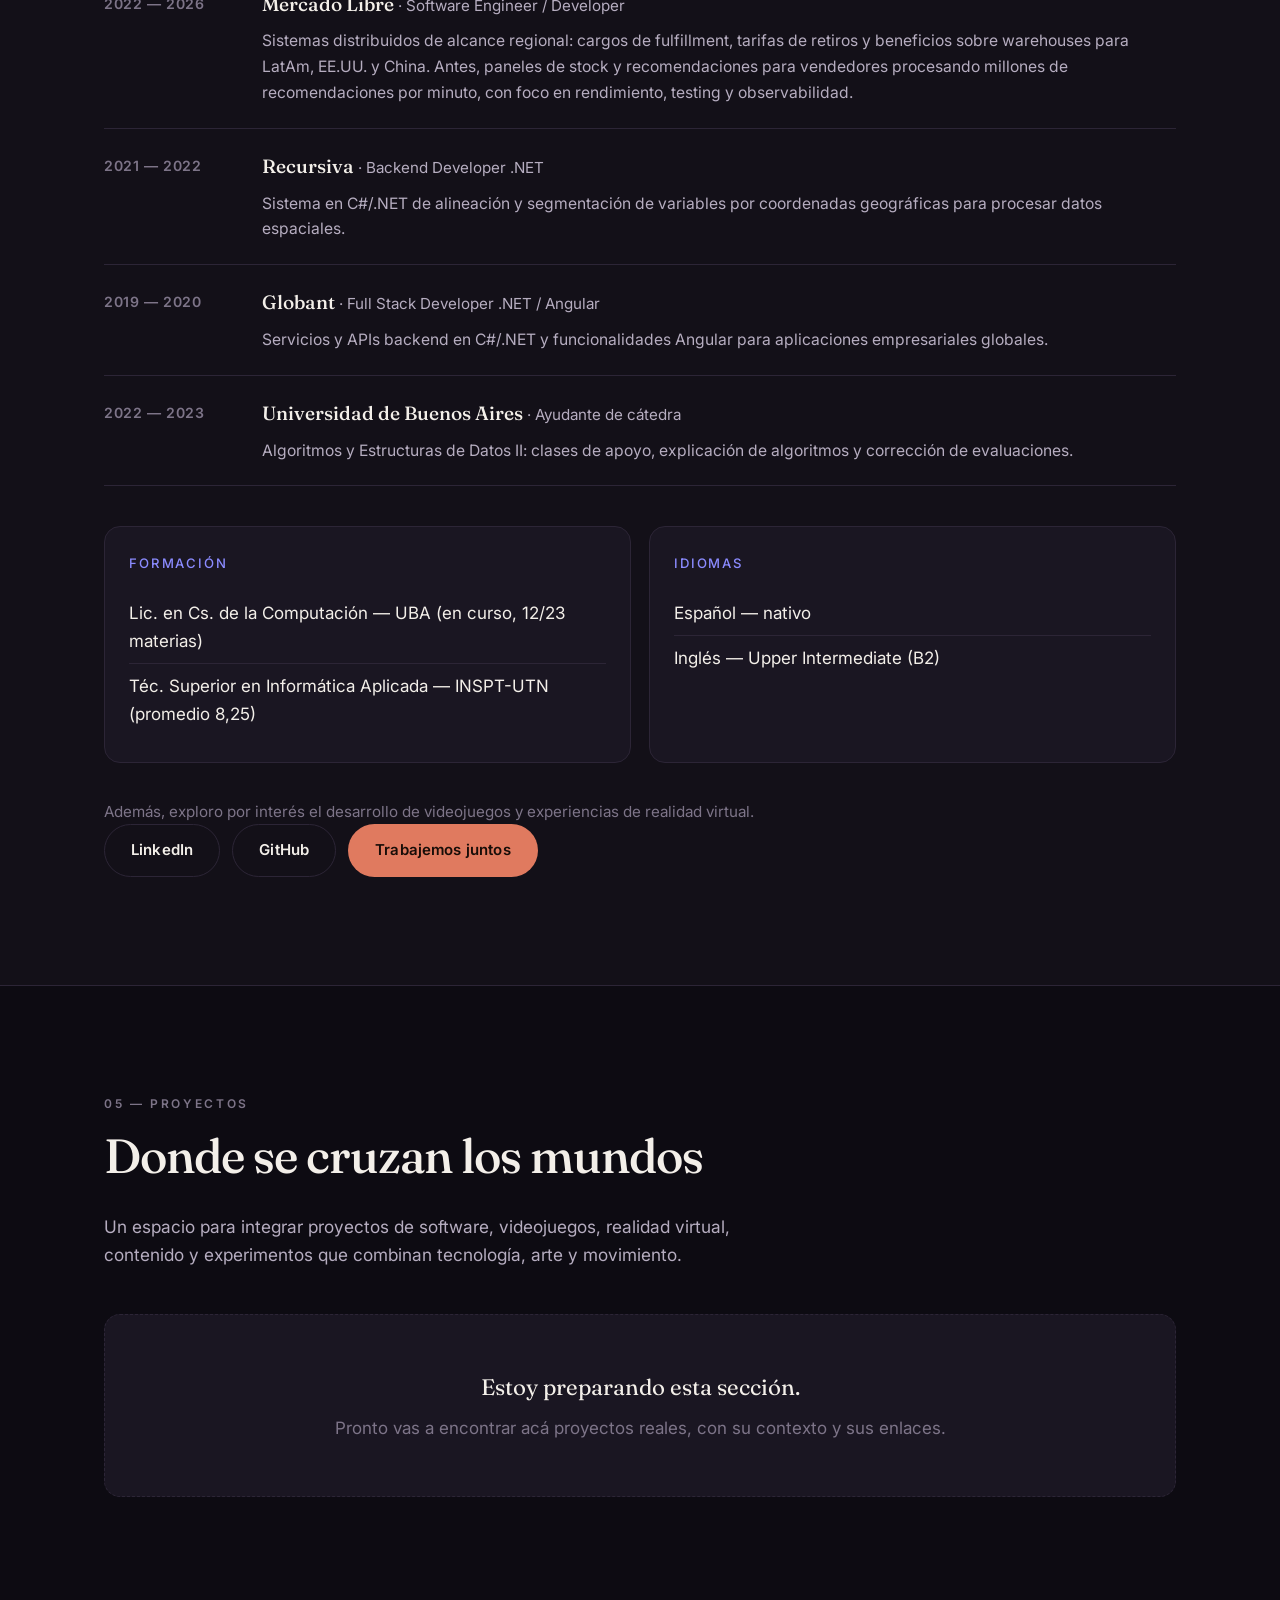
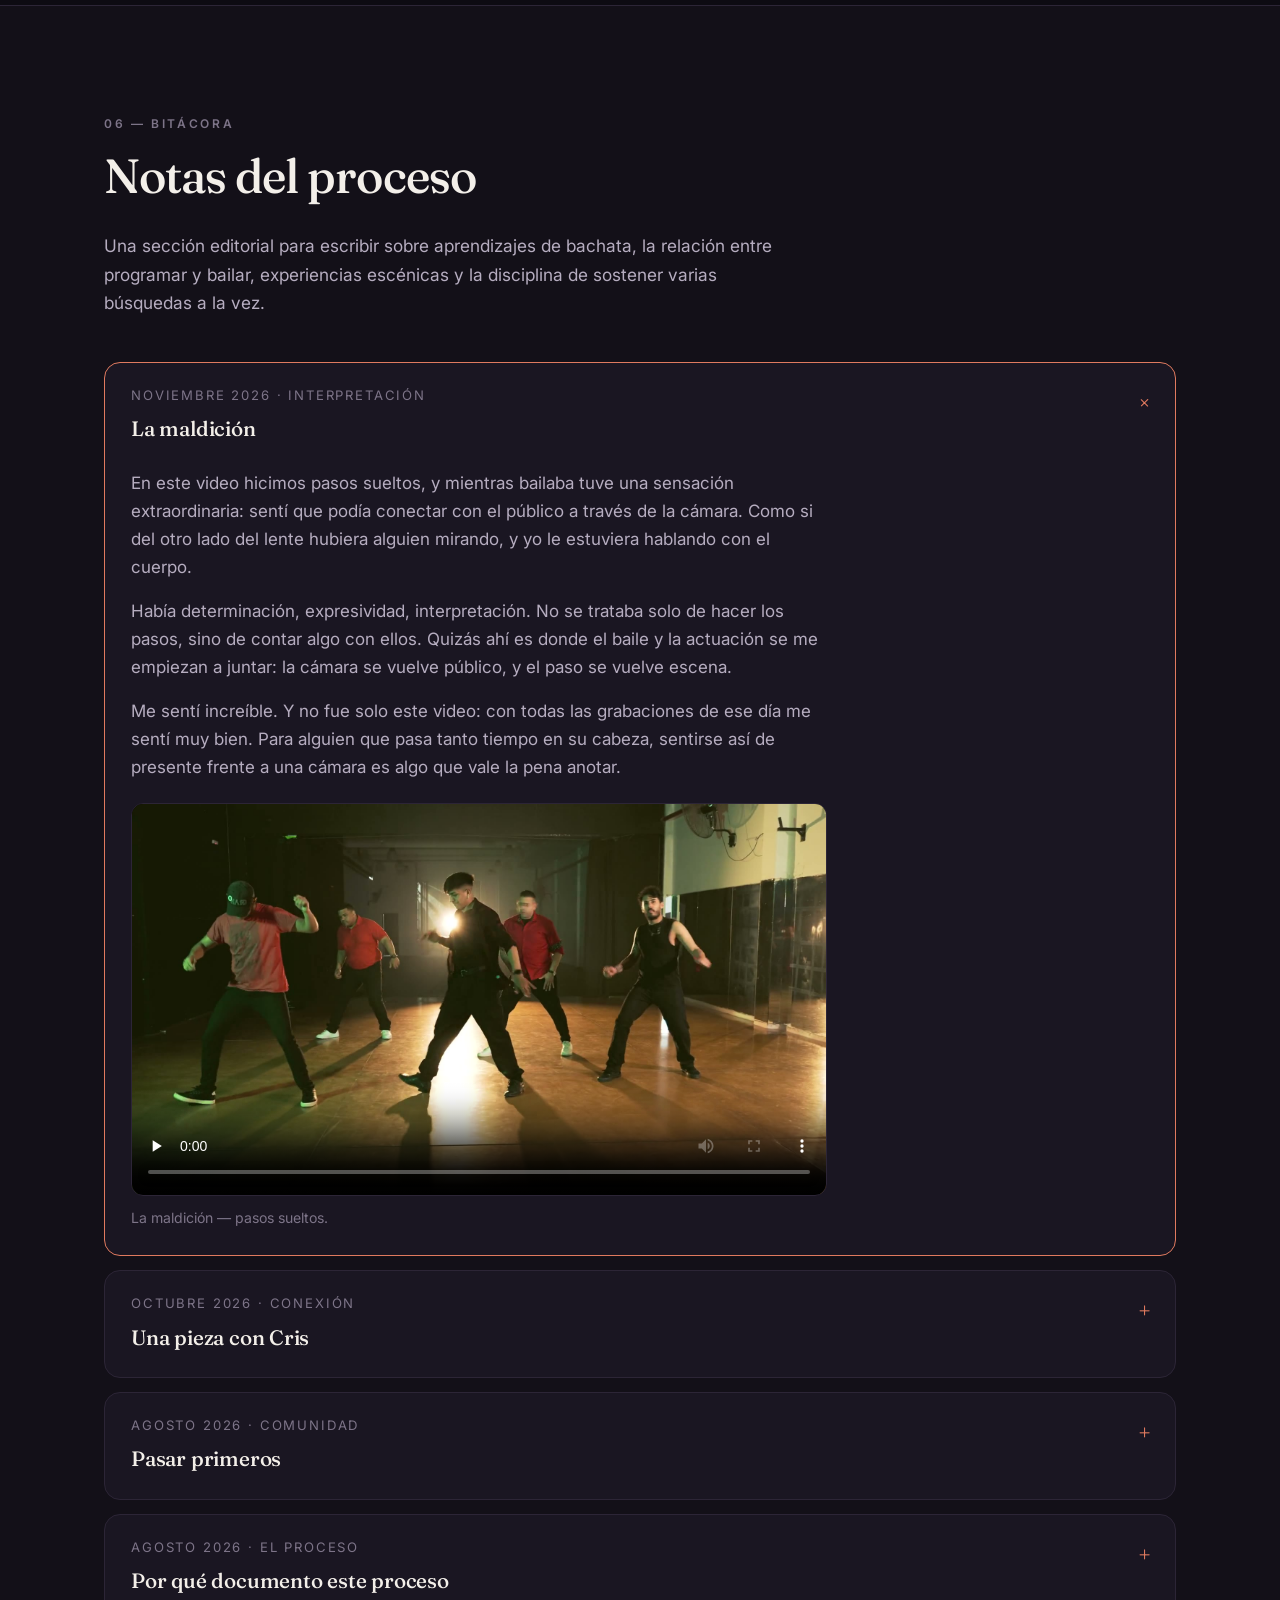
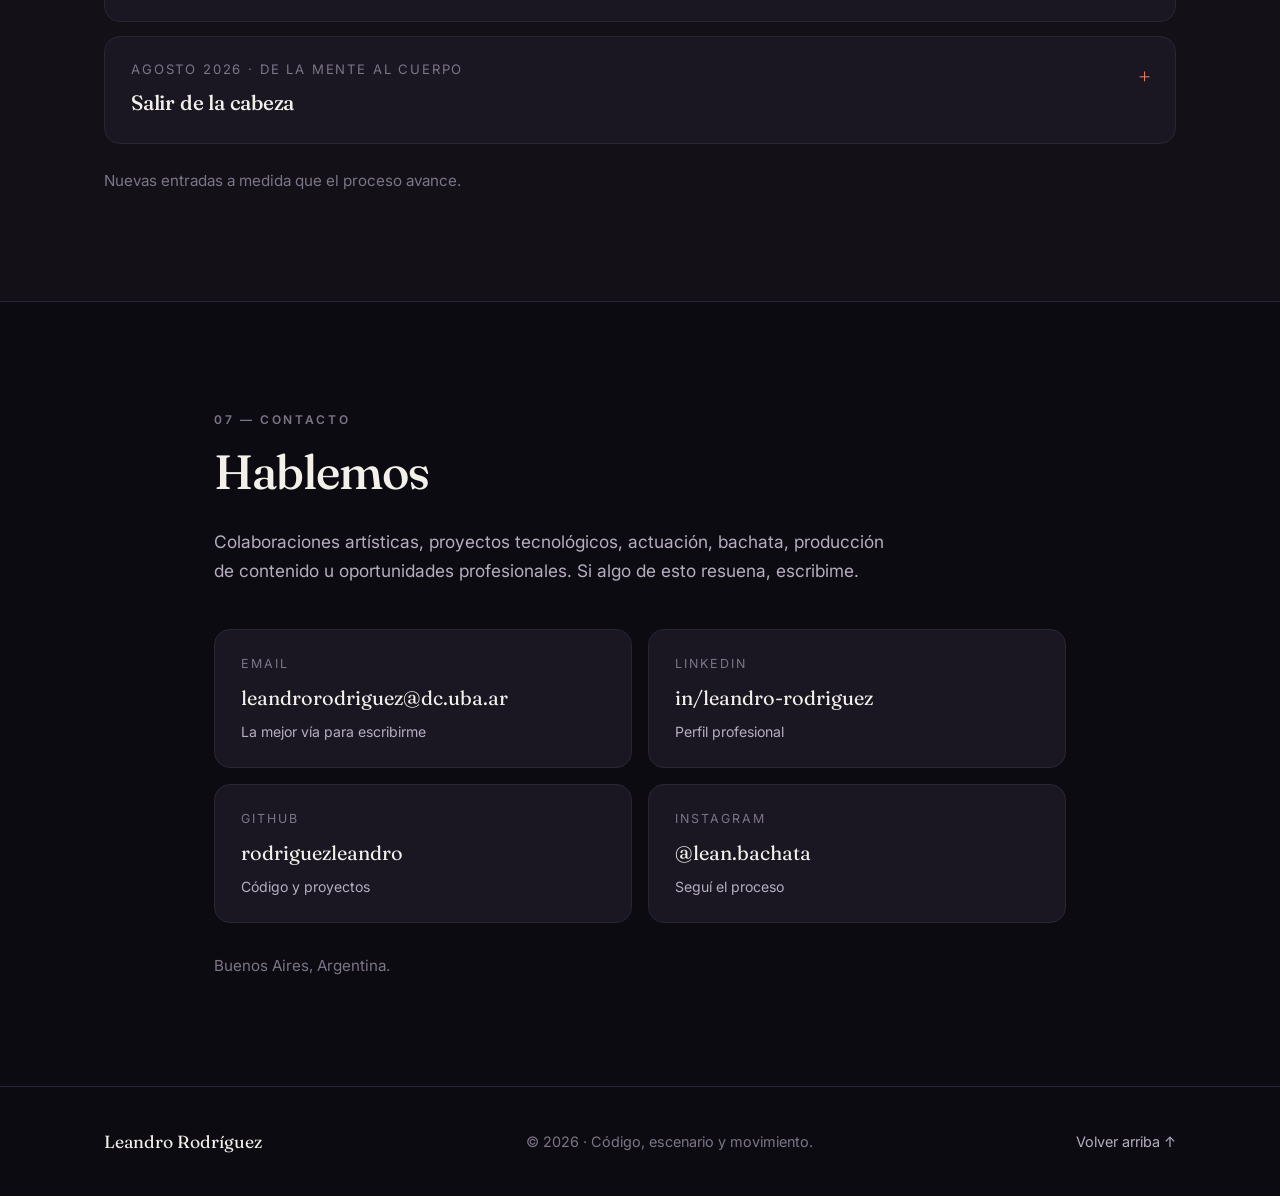
==== commit d58f7d07: "Elimina la entrada "Debuggear un paso de bachata" de la Bitacora Co-Authored-By: Claude Opus 5.5 <no" ====
--- a/index.html
+++ b/index.html
@@ -532,30 +532,6 @@
 
           <details class="journal-entry">
             <summary>
-              <span class="journal-meta"><time datetime="2026-08">Agosto 2026</time> · Código y baile</span>
-              <h3 class="journal-title">Debuggear un paso de bachata</h3>
-            </summary>
-            <div class="journal-body">
-              <p>
-                Cuando un programa falla, hay método: reproducís el error, lo aislás, mirás qué
-                esperabas y qué pasó de verdad, corregís, probás de nuevo. Me descubrí haciendo
-                exactamente lo mismo con un paso que no me salía: ¿es el peso? ¿es el tiempo?
-                ¿estoy llegando tarde al 1?
-              </p>
-              <p>
-                La diferencia es que el cuerpo no tira stack trace. No hay un log que te diga en
-                qué línea te caíste. Hay que <em>sentir</em> dónde está el error — y sentir es,
-                justamente, la habilidad que vengo a entrenar.
-              </p>
-              <p>
-                Lo gracioso es que el método sirve igual: aislar, repetir, ajustar. Solo que acá
-                el test pasa cuando dejás de pensarlo.
-              </p>
-            </div>
-          </details>
-
-          <details class="journal-entry">
-            <summary>
               <span class="journal-meta"><time datetime="2026-08">Agosto 2026</time> · De la mente al cuerpo</span>
               <h3 class="journal-title">Salir de la cabeza</h3>
             </summary>
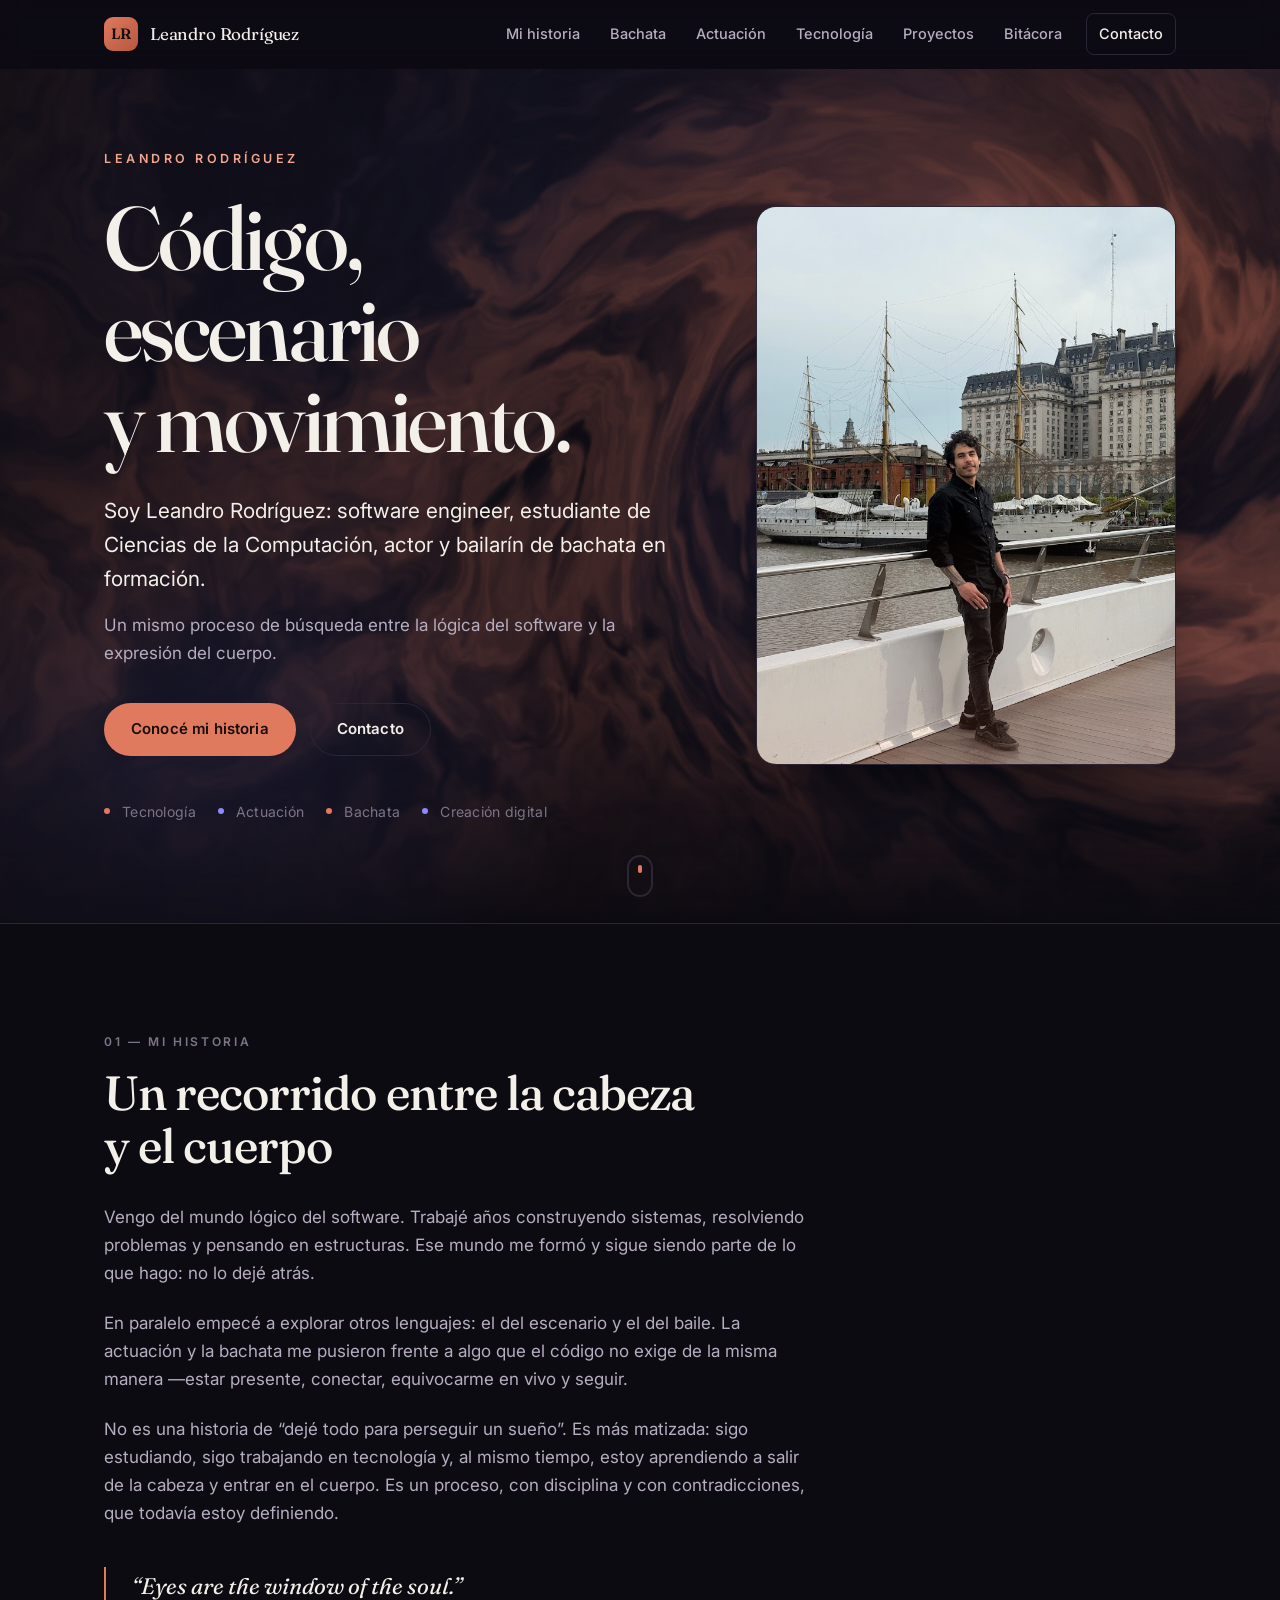
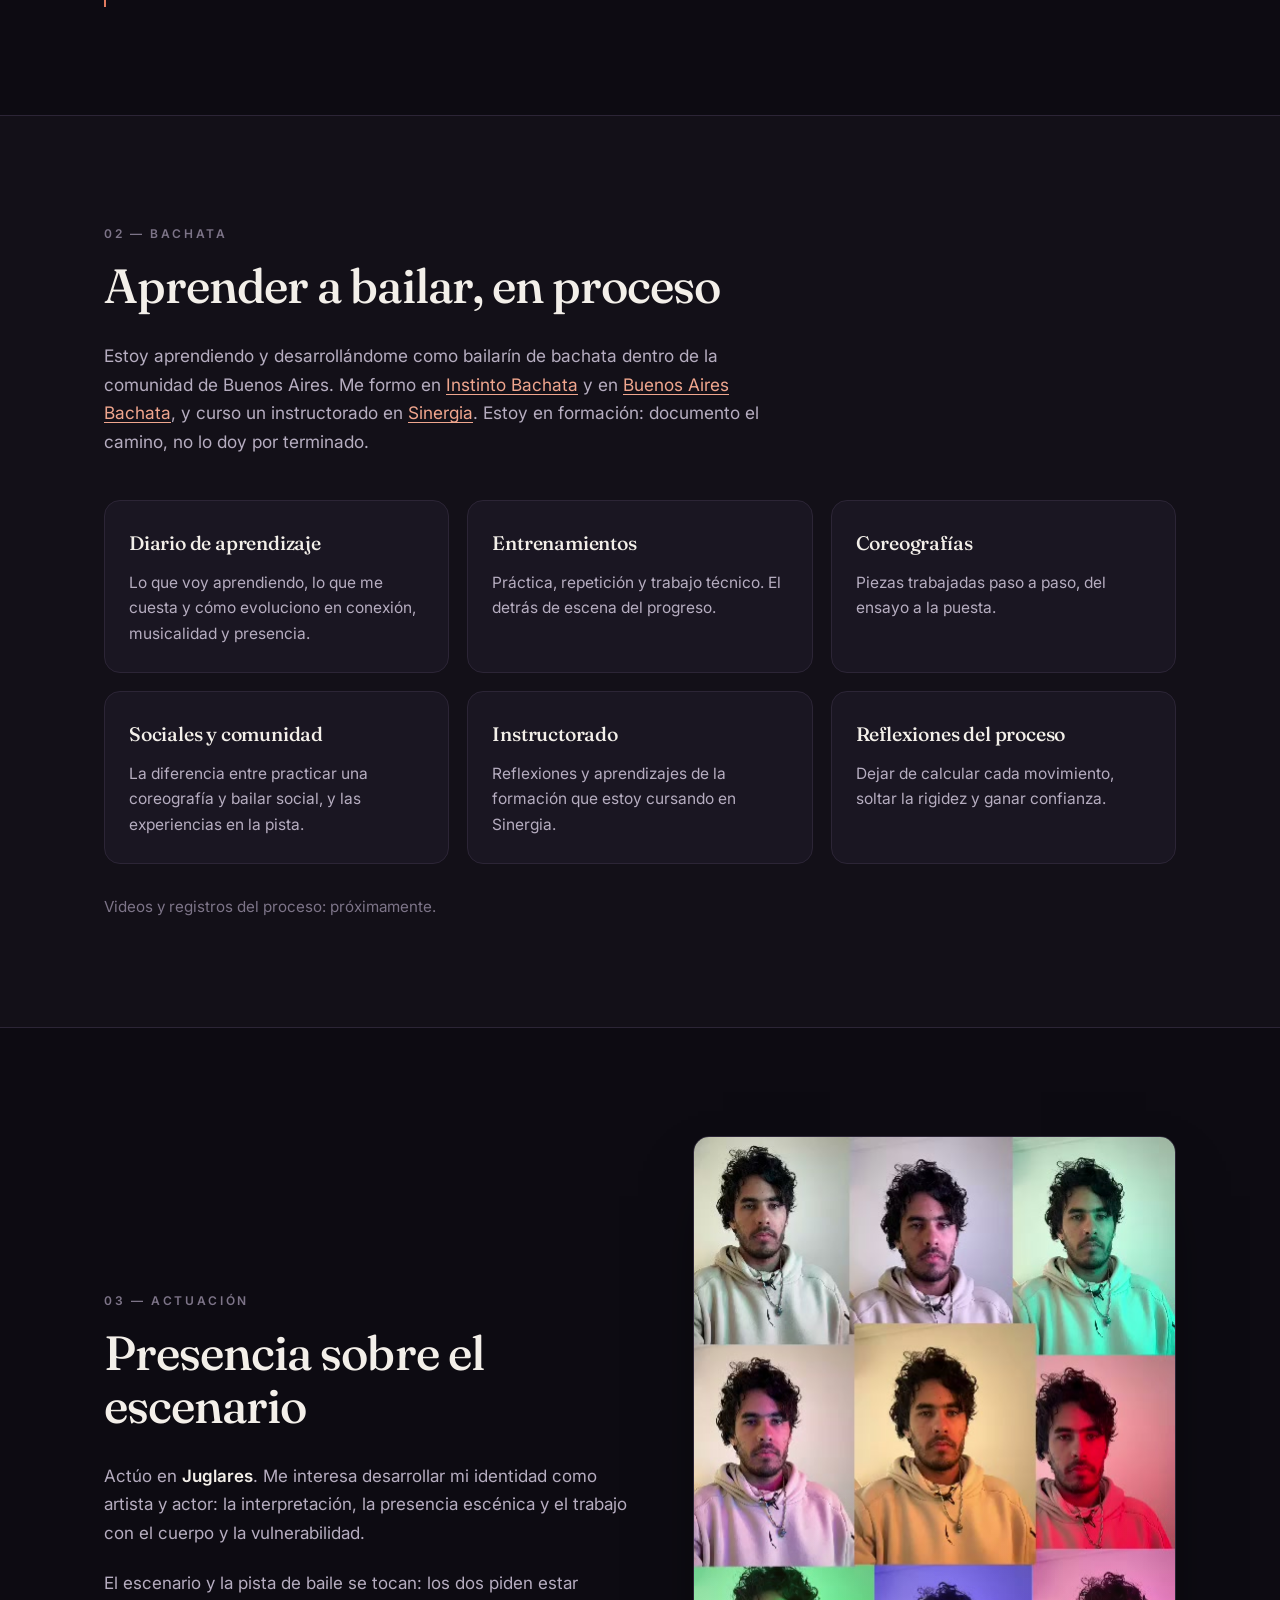
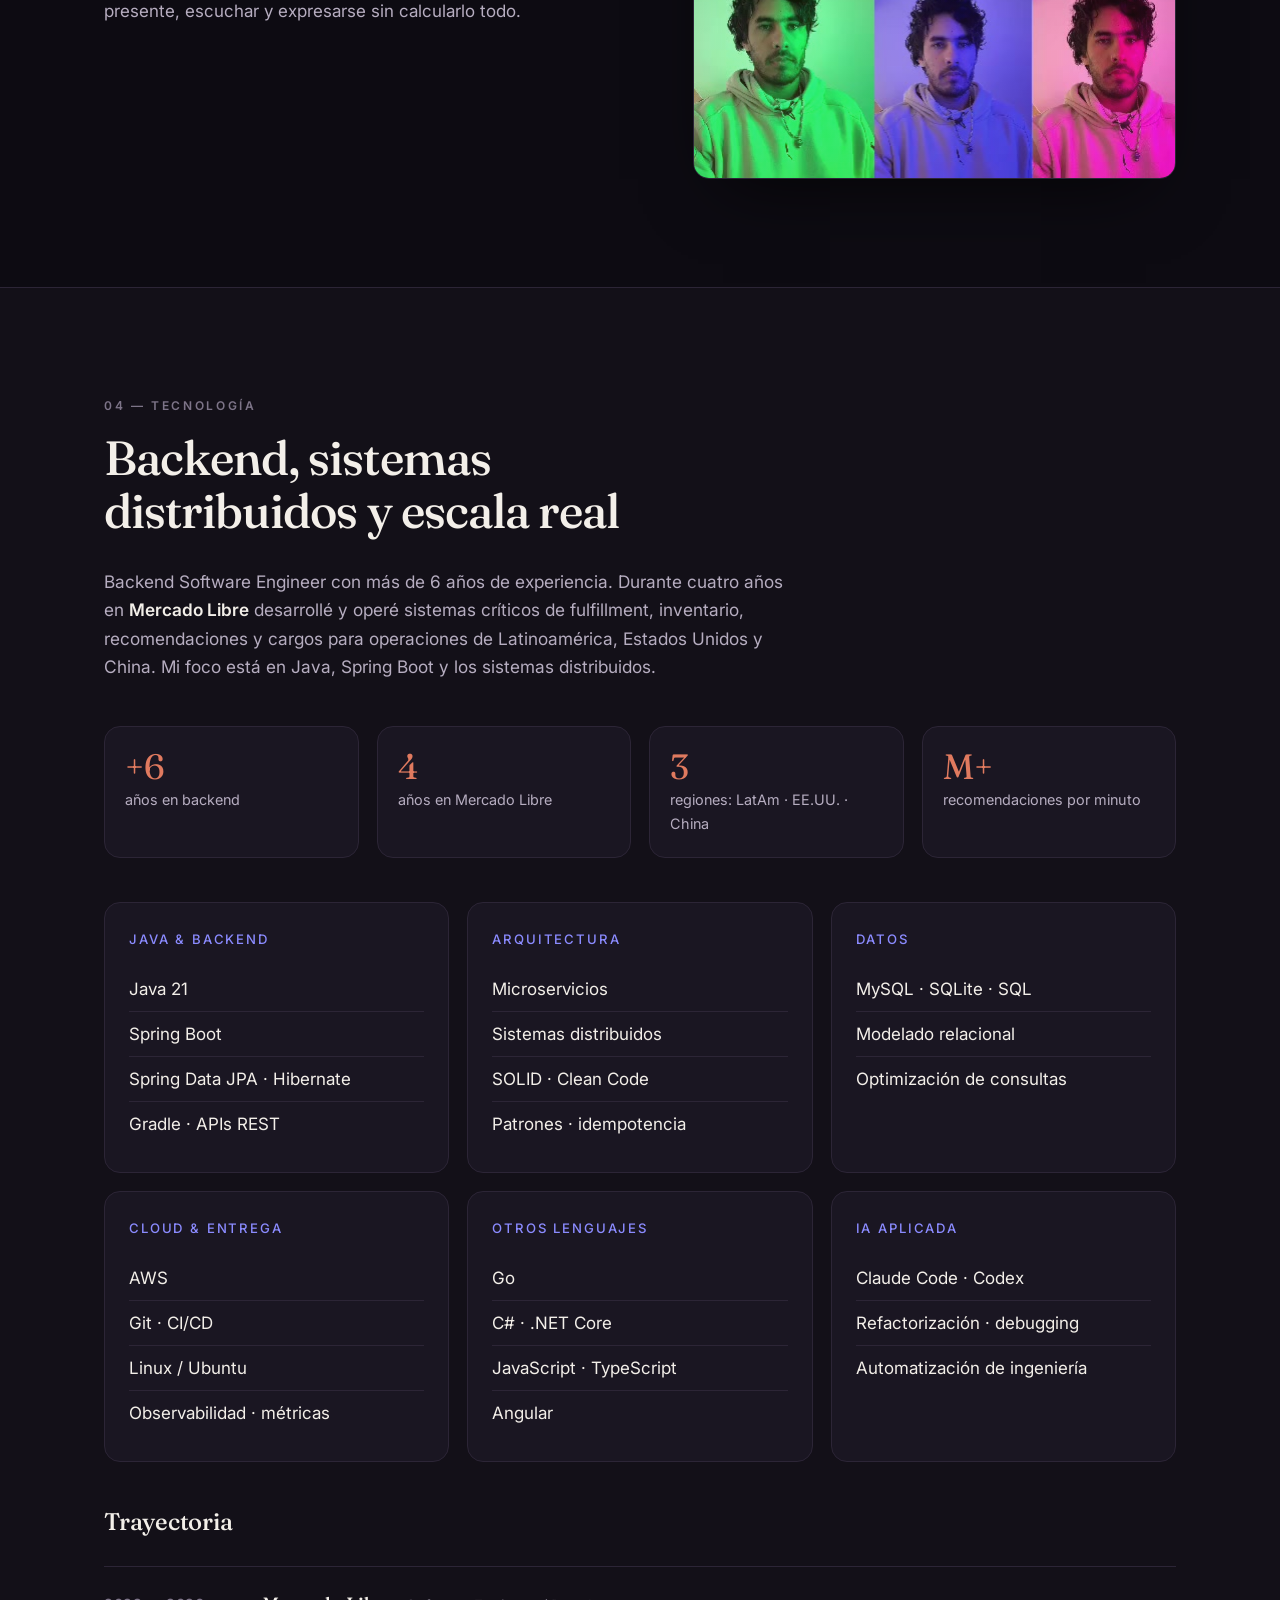
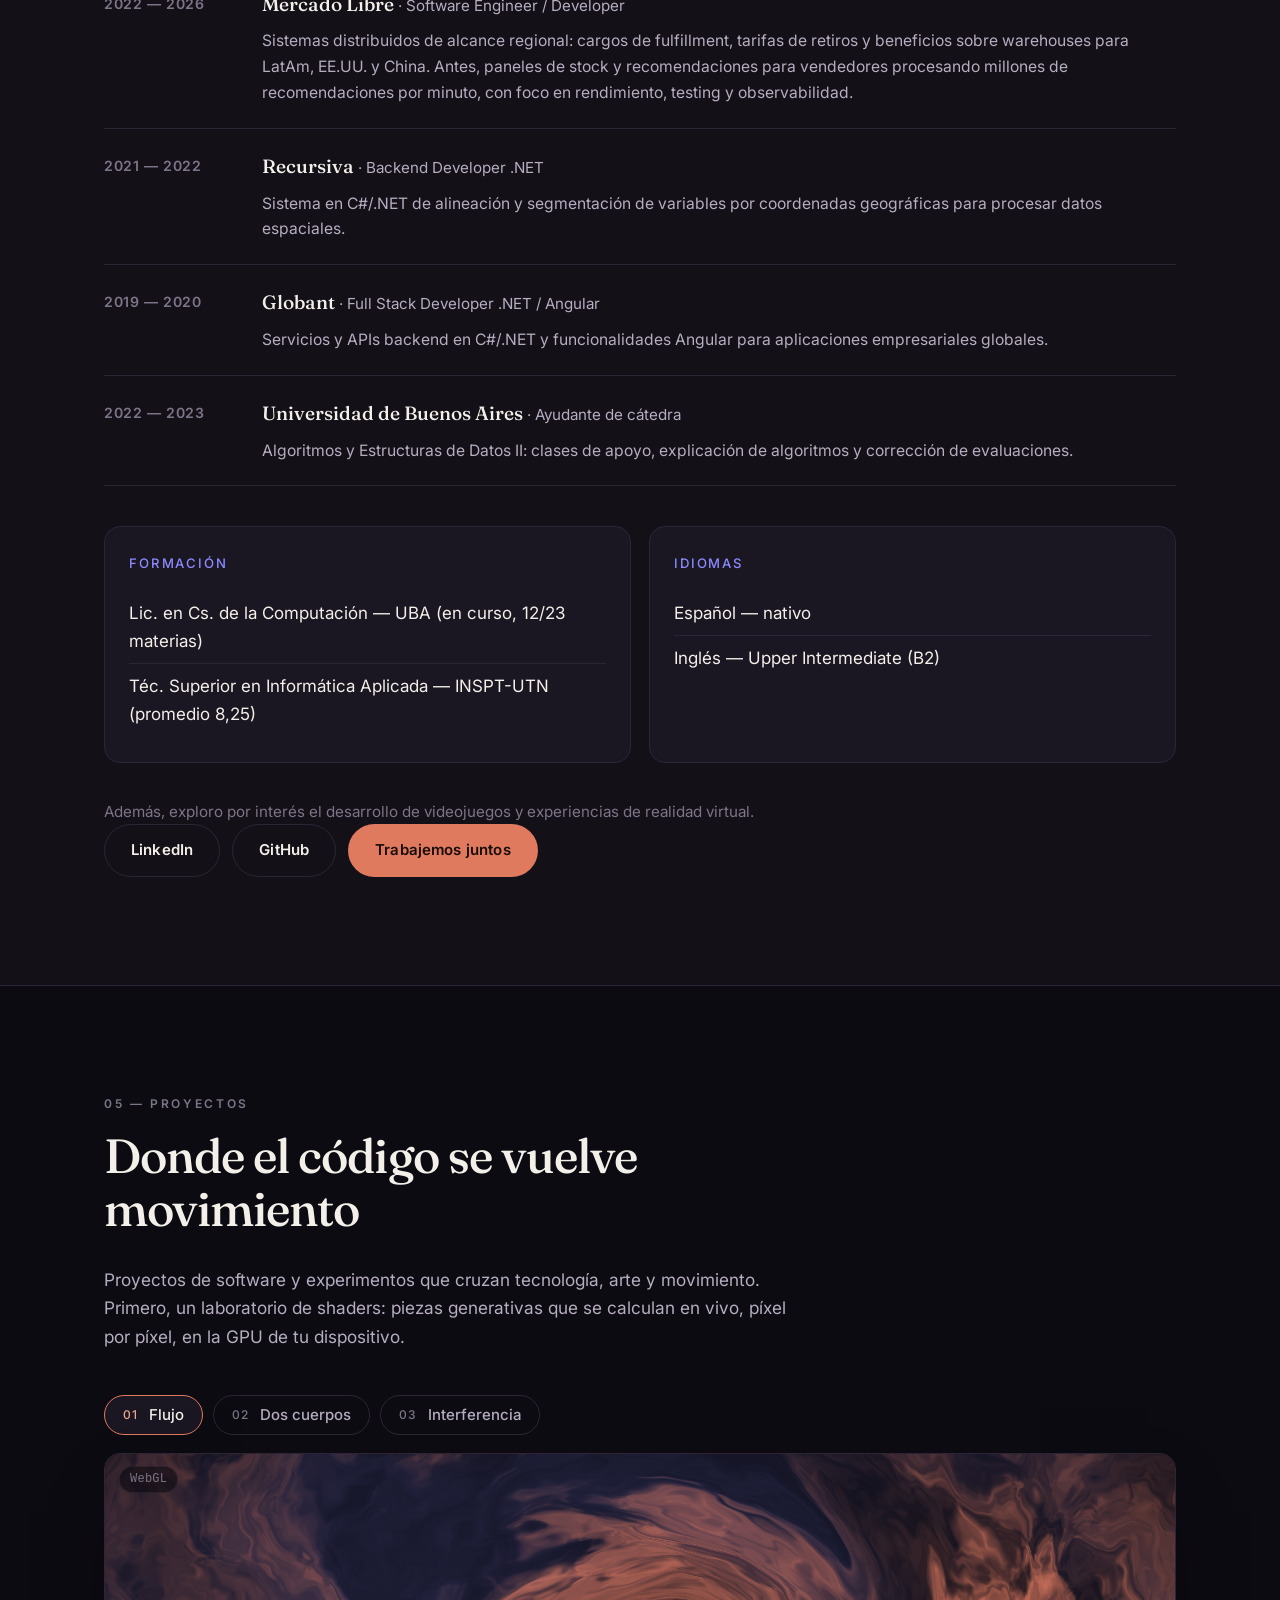
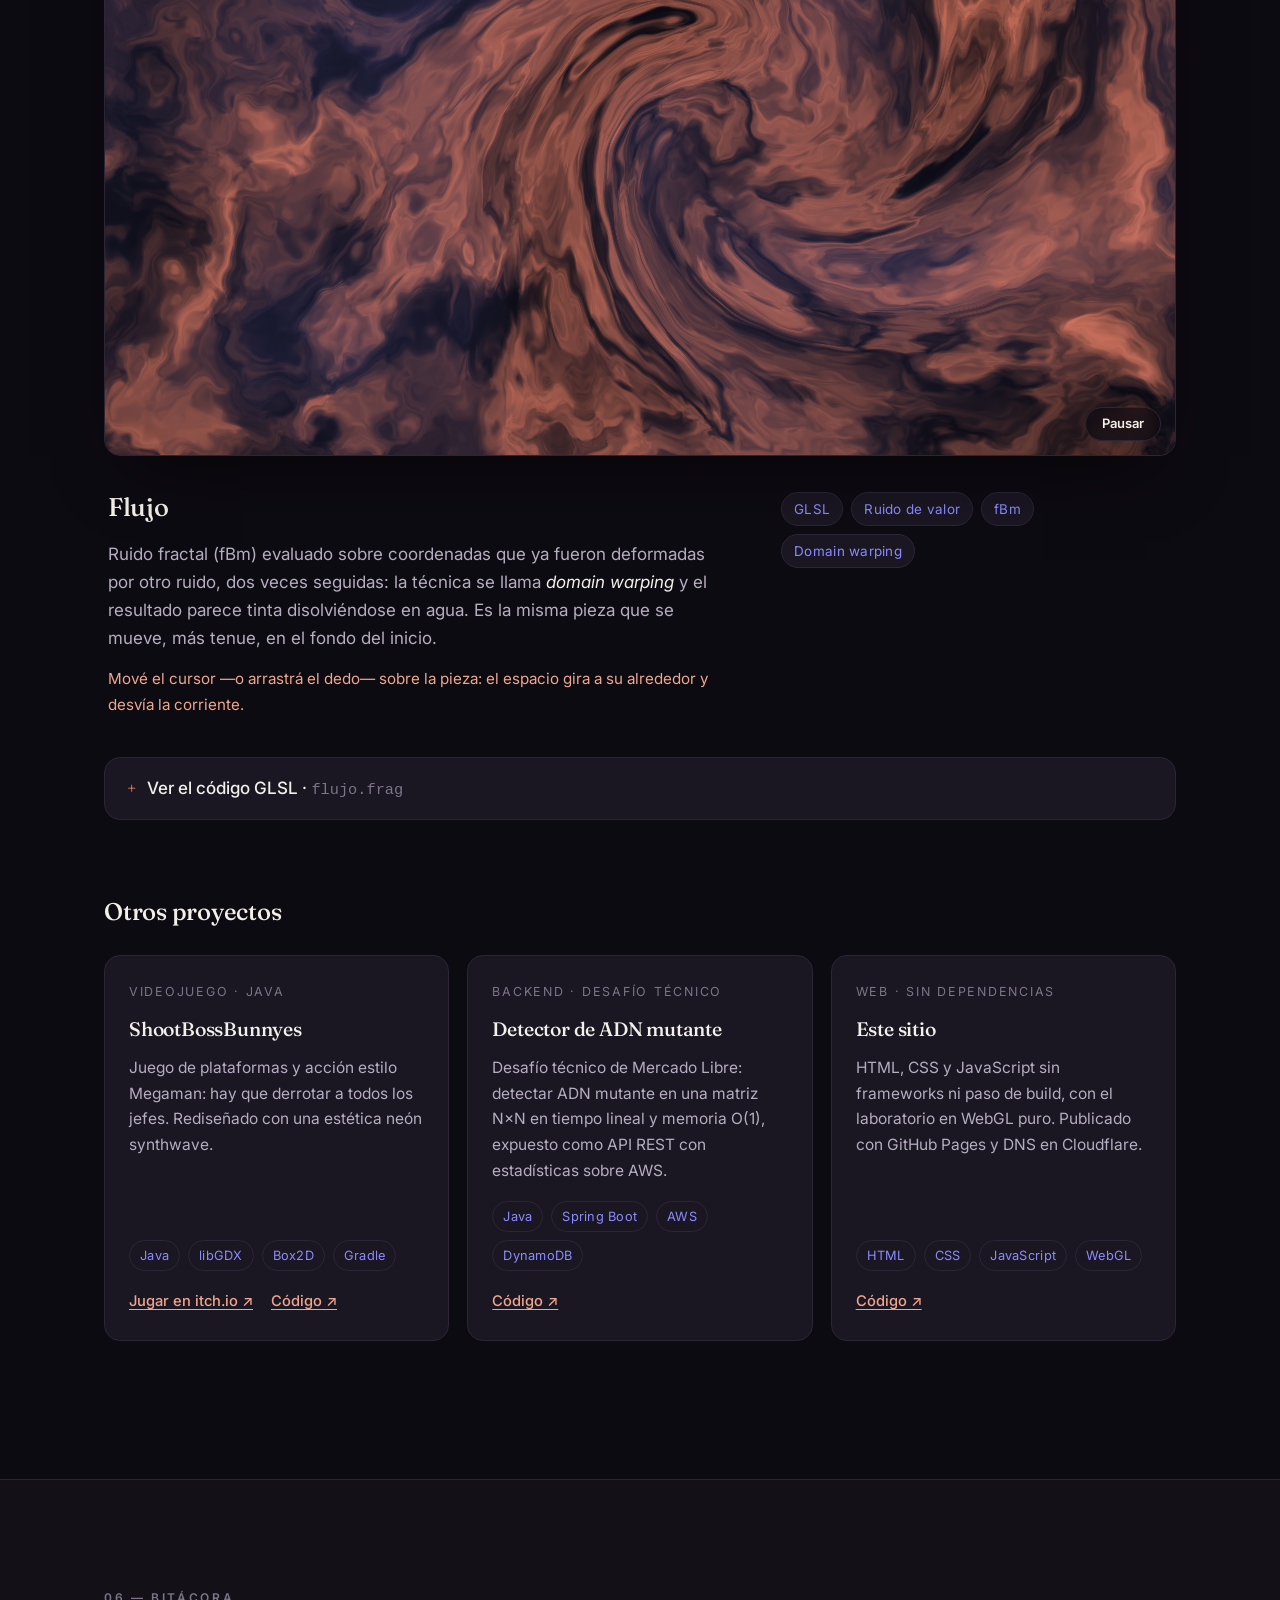
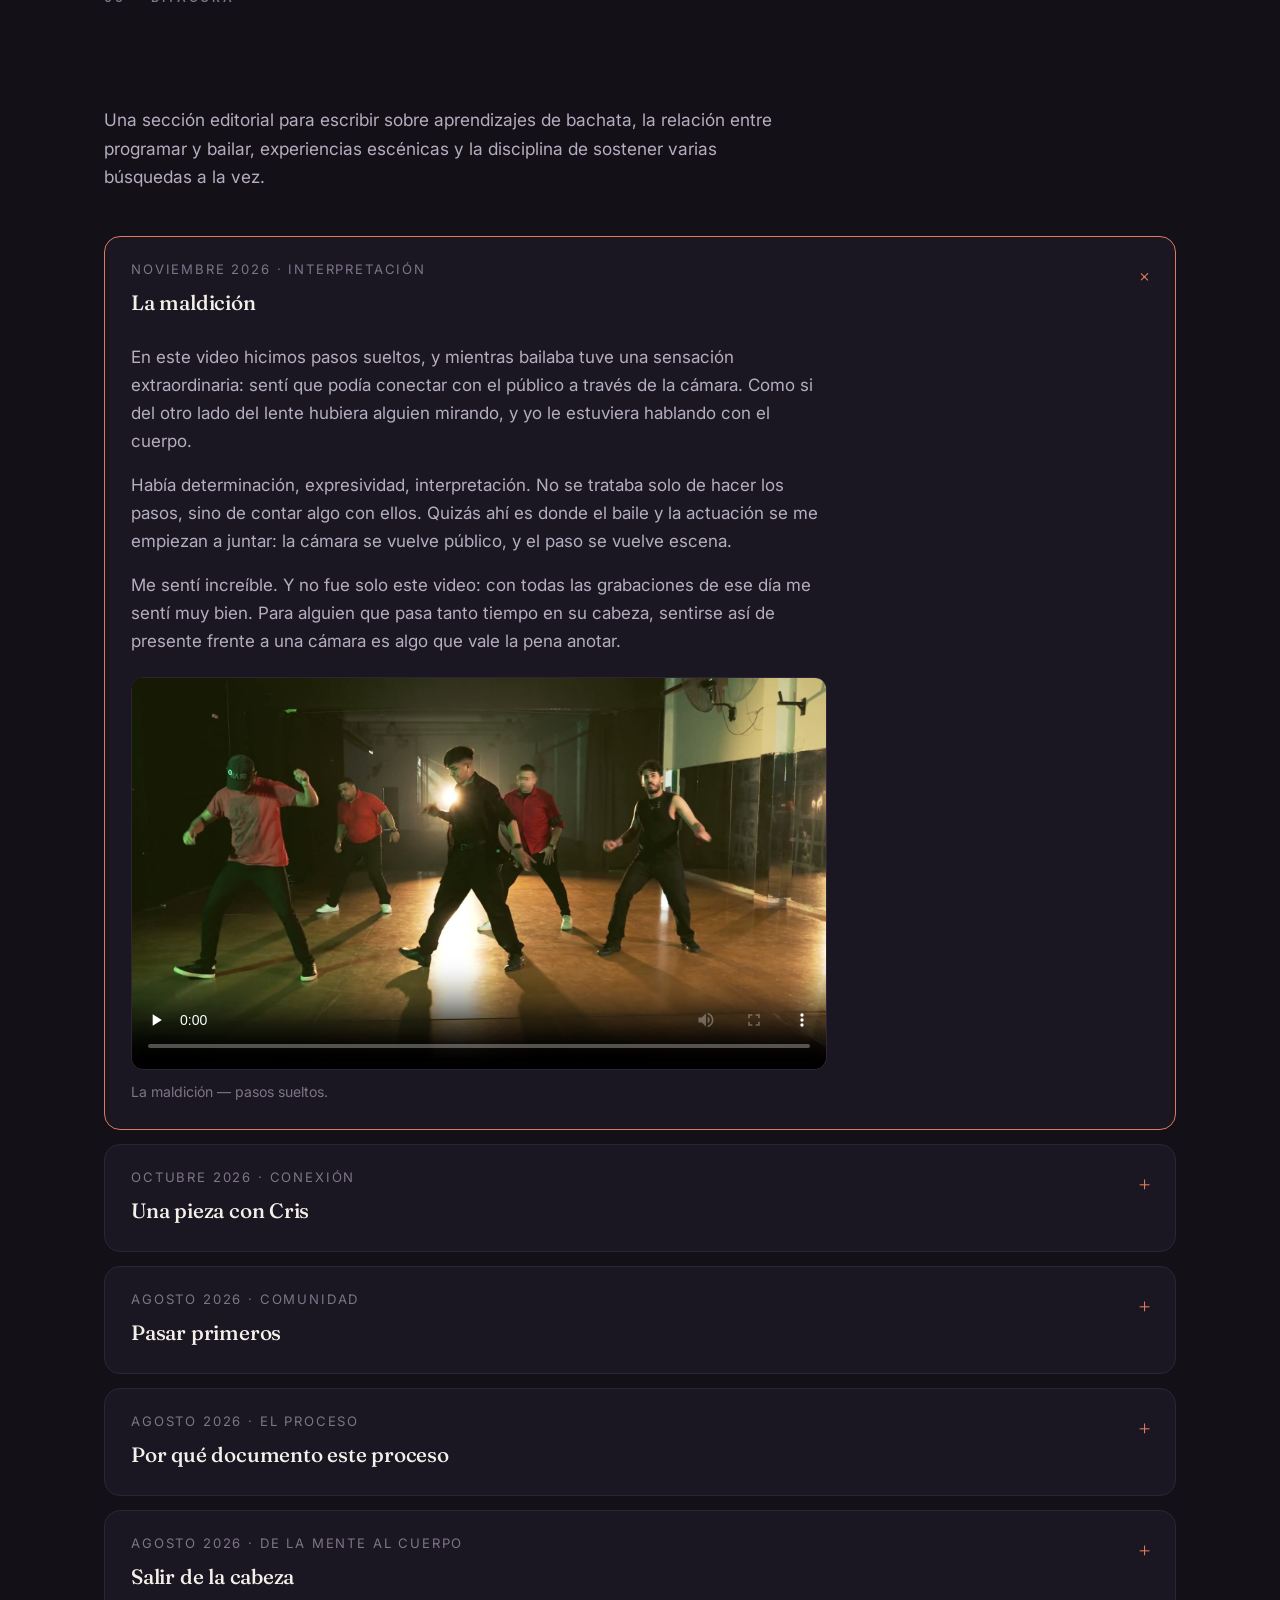
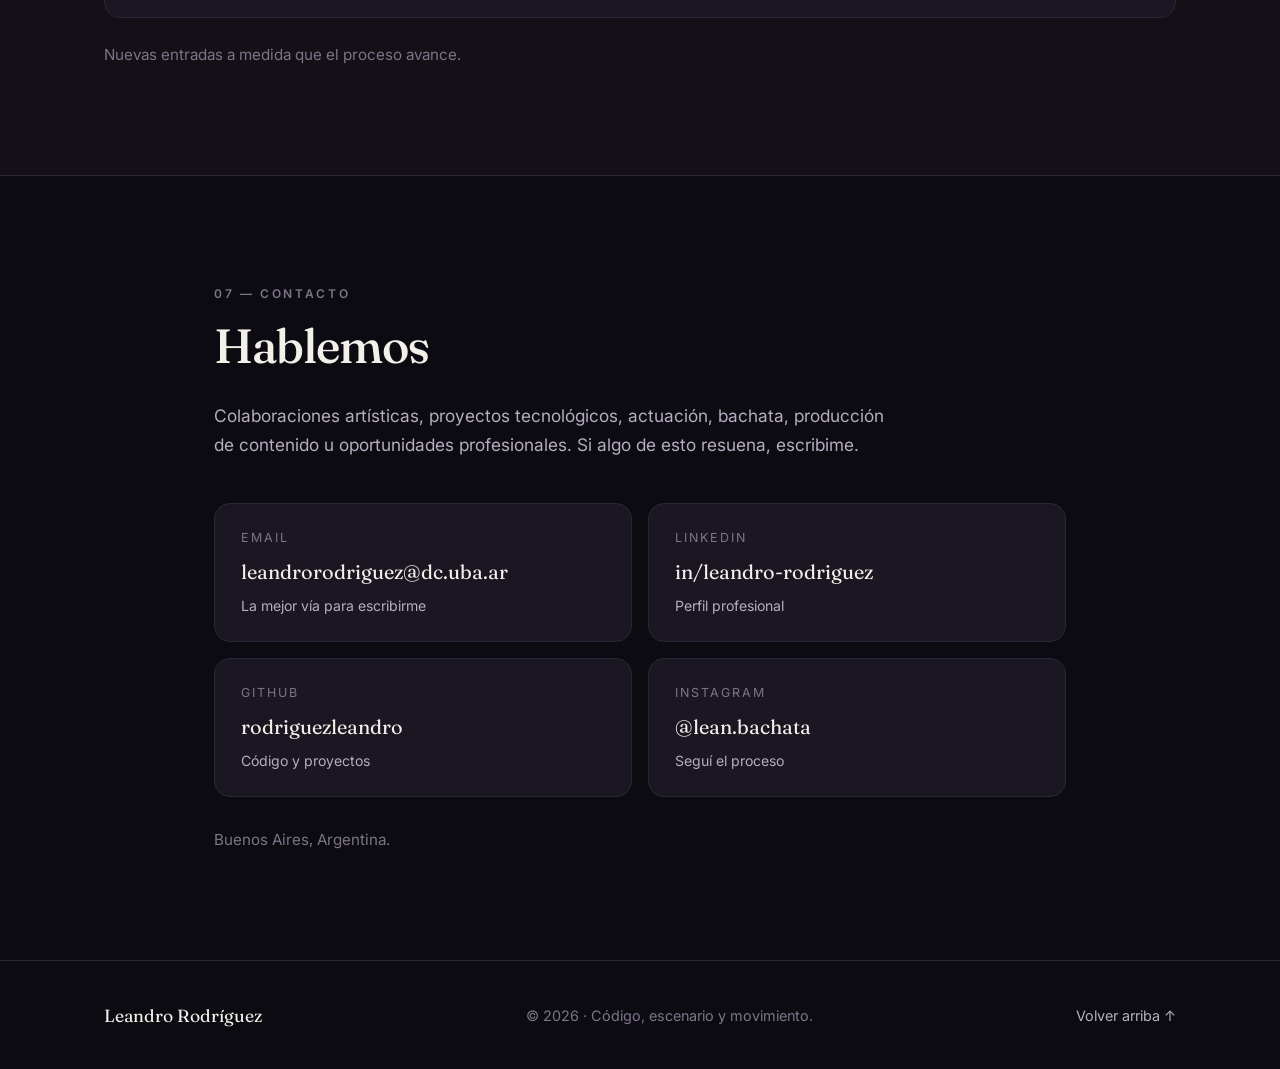
==== commit a7547752: "Portfolio en Proyectos: laboratorio de shaders WebGL y proyectos reales - Tres piezas GLSL (flujo, d" ====
--- a/index.html
+++ b/index.html
@@ -52,7 +52,7 @@
       "@type": "CollegeOrUniversity",
       "name": "Universidad de Buenos Aires"
     },
-    "knowsAbout": ["Backend", "Java", "Spring Boot", "Sistemas distribuidos", ".NET", "Ciencias de la Computación", "Bachata", "Actuación", "Desarrollo de videojuegos", "Realidad virtual"],
+    "knowsAbout": ["Backend", "Java", "Spring Boot", "Sistemas distribuidos", ".NET", "Ciencias de la Computación", "Bachata", "Actuación", "Desarrollo de videojuegos", "Realidad virtual", "WebGL", "GLSL"],
     "sameAs": [
       "https://www.instagram.com/lean.bachata/",
       "https://www.linkedin.com/in/leandro-rodriguez",
@@ -94,6 +94,7 @@
 
     <!-- ================= HERO / INICIO ================= -->
     <section class="hero" id="inicio">
+      <canvas class="hero-canvas" data-shader="assets/shaders/flujo.frag" aria-hidden="true"></canvas>
       <div class="hero-glow" aria-hidden="true"></div>
       <div class="wrap hero-grid">
         <div class="hero-inner">
@@ -379,15 +380,135 @@
     <section class="section" id="proyectos">
       <div class="wrap">
         <p class="section-kicker reveal">05 — Proyectos</p>
-        <h2 class="section-title reveal">Donde se cruzan los mundos</h2>
+        <h2 class="section-title reveal">Donde el código se vuelve movimiento</h2>
         <p class="section-intro reveal">
-          Un espacio para integrar proyectos de software, videojuegos, realidad virtual,
-          contenido y experimentos que combinan tecnología, arte y movimiento.
+          Proyectos de software y experimentos que cruzan tecnología, arte y movimiento.
+          Primero, un laboratorio de shaders: piezas generativas que se calculan en vivo,
+          píxel por píxel, en la GPU de tu dispositivo.
         </p>
-        <!-- [FALTA INFORMACIÓN]: proyectos concretos (software, videojuegos, VR, contenido) con enlaces y descripciones -->
-        <div class="empty-state reveal">
-          <p>Estoy preparando esta sección.</p>
-          <span>Pronto vas a encontrar acá proyectos reales, con su contexto y sus enlaces.</span>
+
+        <!-- Laboratorio de shaders: el motor está en assets/js/shaders.js y cada pieza en assets/shaders/*.frag -->
+        <div class="lab reveal" id="laboratorio">
+          <div class="lab-tabs" role="tablist" aria-label="Piezas del laboratorio">
+            <button class="lab-tab" type="button" role="tab" id="tab-flujo" aria-selected="true" aria-controls="lab-panel-flujo"
+              data-shader="assets/shaders/flujo.frag" data-mouse="0.62,0.55"
+              data-label="Flujo: ruido fractal en movimiento, con tonos cálidos y fríos que se mezclan como tinta en agua.">
+              <span class="lab-tab-num">01</span> Flujo
+            </button>
+            <button class="lab-tab" type="button" role="tab" id="tab-dos-cuerpos" aria-selected="false" aria-controls="lab-panel-dos-cuerpos" tabindex="-1"
+              data-shader="assets/shaders/dos-cuerpos.frag" data-mouse="0.5,0.5"
+              data-label="Dos cuerpos: dos figuras 3D abrazadas bailan el paso básico de bachata bajo un reflector.">
+              <span class="lab-tab-num">02</span> Dos cuerpos
+            </button>
+            <button class="lab-tab" type="button" role="tab" id="tab-interferencia" aria-selected="false" aria-controls="lab-panel-interferencia" tabindex="-1"
+              data-shader="assets/shaders/interferencia.frag" data-mouse="0.68,0.5"
+              data-label="Interferencia: ondas circulares que se superponen sobre una superficie líquida.">
+              <span class="lab-tab-num">03</span> Interferencia
+            </button>
+          </div>
+
+          <div class="lab-stage">
+            <canvas class="lab-canvas" role="img" aria-label="Flujo: ruido fractal en movimiento, con tonos cálidos y fríos que se mezclan como tinta en agua."></canvas>
+            <p class="lab-fallback">Tu navegador no tiene WebGL disponible, así que no puedo mostrar las piezas en vivo. El código sigue abajo.</p>
+            <p class="lab-error" role="status" hidden></p>
+            <span class="lab-hud" data-hud aria-hidden="true">WebGL</span>
+            <button class="lab-play" type="button" aria-pressed="false">Pausar</button>
+          </div>
+
+          <div class="lab-panel" role="tabpanel" id="lab-panel-flujo" aria-labelledby="tab-flujo">
+            <div class="lab-info">
+              <h3>Flujo</h3>
+              <p>
+                Ruido fractal (fBm) evaluado sobre coordenadas que ya fueron deformadas por otro
+                ruido, dos veces seguidas: la técnica se llama <em>domain warping</em> y el
+                resultado parece tinta disolviéndose en agua. Es la misma pieza que se mueve,
+                más tenue, en el fondo del inicio.
+              </p>
+              <p class="lab-hint">Mové el cursor —o arrastrá el dedo— sobre la pieza: el espacio gira a su alrededor y desvía la corriente.</p>
+            </div>
+            <ul class="lab-tech" aria-label="Técnicas">
+              <li>GLSL</li><li>Ruido de valor</li><li>fBm</li><li>Domain warping</li>
+            </ul>
+          </div>
+
+          <div class="lab-panel" role="tabpanel" id="lab-panel-dos-cuerpos" aria-labelledby="tab-dos-cuerpos" hidden>
+            <div class="lab-info">
+              <h3>Dos cuerpos</h3>
+              <p>
+                Una escena 3D sin mallas ni polígonos: cada figura es una función de distancia
+                (SDF) armada con cápsulas y esferas, y la imagen sale de lanzar un rayo por
+                píxel con <em>ray marching</em>. Las dos figuras bailan en posición cerrada el
+                paso básico de bachata a 130 BPM —tres pasos y un tap, hacia un lado y hacia
+                el otro—, bajo un reflector con sombras suaves y un haz de luz volumétrico.
+              </p>
+              <p class="lab-hint">Mové el cursor —o arrastrá en horizontal— para girar la cámara alrededor de la pareja.</p>
+            </div>
+            <ul class="lab-tech" aria-label="Técnicas">
+              <li>Ray marching</li><li>SDF</li><li>Unión suave</li><li>Sombras suaves</li><li>Oclusión ambiental</li>
+            </ul>
+          </div>
+
+          <div class="lab-panel" role="tabpanel" id="lab-panel-interferencia" aria-labelledby="tab-interferencia" hidden>
+            <div class="lab-info">
+              <h3>Interferencia</h3>
+              <p>
+                Ondas circulares que se suman: donde dos crestas coinciden la superficie se
+                eleva, y donde una cresta encuentra un valle se cancelan. La luz se calcula con
+                la normal de la superficie, que sale de la derivada analítica de cada onda.
+              </p>
+              <p class="lab-hint">Una de las fuentes sigue a tu cursor. Hacé click —o tocá— para soltar gotas y ver cómo se cruzan los frentes.</p>
+            </div>
+            <ul class="lab-tech" aria-label="Técnicas">
+              <li>Superposición</li><li>Derivadas analíticas</li><li>Iluminación especular</li><li>Uniform arrays</li>
+            </ul>
+          </div>
+
+          <details class="lab-code">
+            <summary>Ver el código GLSL · <span data-code-name>flujo.frag</span></summary>
+            <pre><code data-code>Cargando…</code></pre>
+            <a class="lab-code-link" data-code-link data-base="https://github.com/RodriguezLeandro/leandrorodriguez.com.ar/blob/main/"
+              href="https://github.com/RodriguezLeandro/leandrorodriguez.com.ar/blob/main/assets/shaders/flujo.frag"
+              target="_blank" rel="noopener">Ver el archivo en GitHub ↗</a>
+          </details>
+        </div>
+
+        <h3 class="sub-title reveal">Otros proyectos</h3>
+        <!-- Para sumar más (VR, contenido, actuación): copiar una tarjeta. Solo proyectos reales, con su enlace. -->
+        <div class="card-grid project-grid reveal">
+          <article class="card project-card">
+            <p class="project-meta">Videojuego · Java</p>
+            <h3>ShootBossBunnyes</h3>
+            <p>Juego de plataformas y acción estilo Megaman: hay que derrotar a todos los jefes. Rediseñado con una estética neón synthwave.</p>
+            <ul class="project-stack" aria-label="Tecnologías">
+              <li>Java</li><li>libGDX</li><li>Box2D</li><li>Gradle</li>
+            </ul>
+            <div class="project-links">
+              <a href="https://leandrorodriguez.itch.io/shootbossbunnyes" target="_blank" rel="noopener">Jugar en itch.io ↗</a>
+              <a href="https://github.com/RodriguezLeandro/ShootBossBunnyes" target="_blank" rel="noopener">Código ↗</a>
+            </div>
+          </article>
+          <article class="card project-card">
+            <p class="project-meta">Backend · Desafío técnico</p>
+            <h3>Detector de ADN mutante</h3>
+            <p>Desafío técnico de Mercado Libre: detectar ADN mutante en una matriz N×N en tiempo lineal y memoria O(1), expuesto como API REST con estadísticas sobre AWS.</p>
+            <ul class="project-stack" aria-label="Tecnologías">
+              <li>Java</li><li>Spring Boot</li><li>AWS</li><li>DynamoDB</li>
+            </ul>
+            <div class="project-links">
+              <a href="https://github.com/RodriguezLeandro/MercadolibreChallenge" target="_blank" rel="noopener">Código ↗</a>
+            </div>
+          </article>
+          <article class="card project-card">
+            <p class="project-meta">Web · Sin dependencias</p>
+            <h3>Este sitio</h3>
+            <p>HTML, CSS y JavaScript sin frameworks ni paso de build, con el laboratorio en WebGL puro. Publicado con GitHub Pages y DNS en Cloudflare.</p>
+            <ul class="project-stack" aria-label="Tecnologías">
+              <li>HTML</li><li>CSS</li><li>JavaScript</li><li>WebGL</li>
+            </ul>
+            <div class="project-links">
+              <a href="https://github.com/RodriguezLeandro/leandrorodriguez.com.ar" target="_blank" rel="noopener">Código ↗</a>
+            </div>
+          </article>
         </div>
       </div>
     </section>
@@ -404,7 +525,7 @@
         </p>
 
         <div class="journal reveal">
-          <details class="journal-entry" open>
+          <details class="journal-entry" id="la-maldicion" open>
             <summary>
               <span class="journal-meta"><time datetime="2026-11">Noviembre 2026</time> · Interpretación</span>
               <h3 class="journal-title">La maldición</h3>
@@ -440,7 +561,7 @@
             </div>
           </details>
 
-          <details class="journal-entry">
+          <details class="journal-entry" id="una-pieza-con-cris">
             <summary>
               <span class="journal-meta"><time datetime="2026-10">Octubre 2026</time> · Conexión</span>
               <h3 class="journal-title">Una pieza con Cris</h3>
@@ -470,7 +591,7 @@
             </div>
           </details>
 
-          <details class="journal-entry">
+          <details class="journal-entry" id="pasar-primeros">
             <summary>
               <span class="journal-meta"><time datetime="2026-08">Agosto 2026</time> · Comunidad</span>
               <h3 class="journal-title">Pasar primeros</h3>
@@ -509,7 +630,7 @@
             </div>
           </details>
 
-          <details class="journal-entry">
+          <details class="journal-entry" id="por-que-documento-este-proceso">
             <summary>
               <span class="journal-meta"><time datetime="2026-08">Agosto 2026</time> · El proceso</span>
               <h3 class="journal-title">Por qué documento este proceso</h3>
@@ -530,7 +651,7 @@
             </div>
           </details>
 
-          <details class="journal-entry">
+          <details class="journal-entry" id="salir-de-la-cabeza">
             <summary>
               <span class="journal-meta"><time datetime="2026-08">Agosto 2026</time> · De la mente al cuerpo</span>
               <h3 class="journal-title">Salir de la cabeza</h3>
@@ -610,5 +731,6 @@
   </footer>
 
   <script src="assets/js/main.js" defer></script>
+  <script src="assets/js/shaders.js" defer></script>
 </body>
 </html>
--- a/assets/css/styles.css
+++ b/assets/css/styles.css
@@ -124,9 +124,18 @@
   display: flex; align-items: center;
   padding: 80px 0 100px;
 }
+.hero-canvas {
+  position: absolute; inset: 0; z-index: 0;
+  width: 100%; height: 100%; display: block; pointer-events: none;
+  opacity: 0; transition: opacity 1.6s var(--ease);
+  -webkit-mask-image: linear-gradient(180deg, #000 72%, transparent);
+  mask-image: linear-gradient(180deg, #000 72%, transparent);
+}
+.hero.has-shader .hero-canvas { opacity: 1; }
 .hero-glow {
   position: absolute; inset: 0; z-index: 0; pointer-events: none;
   background:
+    linear-gradient(90deg, rgba(13, 11, 18, 0.6) 0%, rgba(13, 11, 18, 0.25) 50%, transparent 72%),
     radial-gradient(60% 55% at 78% 18%, rgba(224, 122, 95, 0.22), transparent 60%),
     radial-gradient(55% 50% at 12% 82%, rgba(139, 139, 255, 0.16), transparent 62%);
 }
@@ -348,7 +357,7 @@
 .journal { display: flex; flex-direction: column; gap: 14px; margin-bottom: 24px; }
 .journal-entry {
   background: var(--surface); border: 1px solid var(--line);
-  border-radius: var(--radius);
+  border-radius: var(--radius); scroll-margin-top: 88px;
   transition: border-color .25s var(--ease), background .25s var(--ease);
 }
 .journal-entry:hover { background: var(--surface-2); }
@@ -388,6 +397,126 @@
 }
 .journal-media--vertical { max-width: 360px; margin-left: auto; margin-right: auto; }
 .journal-media--vertical figcaption { text-align: center; }
+
+/* ---------- Laboratorio de shaders ---------- */
+.lab { margin-bottom: 72px; }
+.lab-tabs { display: flex; flex-wrap: wrap; gap: 10px; margin-bottom: 18px; }
+.lab-tab {
+  display: inline-flex; align-items: center; gap: 10px;
+  padding: 10px 18px; border-radius: 999px;
+  background: transparent; border: 1px solid var(--line);
+  color: var(--muted); font: 500 15px/1.2 var(--font-body);
+  cursor: pointer;
+  transition: color .2s var(--ease), border-color .2s var(--ease), background .2s var(--ease);
+}
+.lab-tab:hover { color: var(--text); border-color: var(--faint); }
+.lab-tab[aria-selected="true"] { color: var(--text); border-color: var(--warm); background: var(--surface); }
+.lab-tab-num { font-size: 12px; letter-spacing: 0.12em; color: var(--faint); }
+.lab-tab[aria-selected="true"] .lab-tab-num { color: var(--warm-soft); }
+
+.lab-stage {
+  position: relative; aspect-ratio: 16 / 9;
+  border-radius: var(--radius); overflow: hidden;
+  border: 1px solid var(--line); background: var(--bg);
+  box-shadow: 0 30px 70px -30px rgba(0, 0, 0, 0.75);
+}
+.lab-canvas {
+  position: absolute; inset: 0; width: 100%; height: 100%; display: block;
+  touch-action: pan-y; cursor: crosshair;
+}
+.lab-fallback, .lab-error {
+  position: absolute; inset: 0; margin: 0; padding: 32px;
+  display: none; place-items: center; text-align: center;
+  color: var(--muted); background: var(--surface);
+}
+.no-webgl .lab-fallback, html:not(.js) .lab-fallback { display: grid; }
+.lab-error:not([hidden]) { display: grid; }
+.lab-hud {
+  position: absolute; left: 14px; top: 12px;
+  padding: 4px 10px; border-radius: 999px;
+  background: rgba(13, 11, 18, 0.62); border: 1px solid rgba(255, 255, 255, 0.06);
+  color: var(--faint); font: 500 12px/1.4 ui-monospace, "SFMono-Regular", Menlo, Consolas, monospace;
+  letter-spacing: 0.02em; pointer-events: none;
+}
+.lab-play {
+  position: absolute; right: 14px; bottom: 14px;
+  padding: 8px 16px; border-radius: 999px;
+  background: rgba(13, 11, 18, 0.7); border: 1px solid var(--line);
+  color: var(--text); font: 600 13px/1.2 var(--font-body);
+  cursor: pointer; backdrop-filter: blur(6px); -webkit-backdrop-filter: blur(6px);
+  transition: border-color .2s var(--ease);
+}
+.lab-play:hover { border-color: var(--warm); }
+.no-webgl .lab-hud, .no-webgl .lab-play, html:not(.js) .lab-hud, html:not(.js) .lab-play { display: none; }
+
+.lab-panel {
+  display: grid; grid-template-columns: 1.6fr 1fr; gap: 20px 48px;
+  align-items: start; padding: 30px 4px 8px;
+}
+.lab-panel[hidden] { display: none; }
+.lab-info h3 { font-family: var(--font-display); font-size: 1.6rem; margin-bottom: 12px; }
+.lab-info p { color: var(--muted); margin: 0 0 14px; max-width: 64ch; }
+.lab-info em { color: var(--text); }
+.lab-info .lab-hint { color: var(--warm-soft); font-size: 0.95rem; }
+.lab-tech, .project-stack { display: flex; flex-wrap: wrap; gap: 8px; }
+.lab-tech { padding-top: 6px; }
+.lab-tech li, .project-stack li {
+  padding: 5px 12px; border-radius: 999px;
+  border: 1px solid var(--line); background: var(--surface);
+  color: var(--cool); font-size: 0.84rem; letter-spacing: 0.02em;
+}
+
+.lab-code {
+  margin-top: 18px; border: 1px solid var(--line); border-radius: var(--radius);
+  background: var(--surface);
+}
+.lab-code summary {
+  cursor: pointer; padding: 16px 22px; color: var(--text); font-weight: 500;
+  list-style: none;
+}
+.lab-code summary::-webkit-details-marker { display: none; }
+.lab-code summary::before {
+  content: "+"; display: inline-block; width: 1.2em;
+  font-family: var(--font-display); color: var(--warm);
+  transition: transform .25s var(--ease);
+}
+.lab-code[open] summary::before { transform: rotate(45deg); }
+.lab-code summary span { color: var(--faint); font-family: ui-monospace, "SFMono-Regular", Menlo, Consolas, monospace; font-size: 0.9em; }
+.lab-code pre {
+  margin: 0; max-height: 460px; overflow: auto;
+  padding: 18px 22px; border-top: 1px solid var(--line);
+  background: #0f0c15; color: var(--muted);
+  font: 13px/1.6 ui-monospace, "SFMono-Regular", Menlo, Consolas, monospace;
+  tab-size: 2;
+}
+.lab-code-link {
+  display: inline-block; margin: 14px 22px 18px;
+  color: var(--warm-soft); font-size: 0.92rem;
+  text-decoration: underline; text-underline-offset: 3px; text-decoration-thickness: 1px;
+}
+.lab-code-link:hover { color: var(--warm); }
+.gl-comment { color: var(--faint); font-style: italic; }
+.gl-pre { color: var(--faint); }
+.gl-num { color: var(--warm-soft); }
+.gl-type { color: var(--cool); }
+.gl-key { color: var(--warm); }
+.gl-fn { color: var(--text); }
+
+/* ---------- Proyectos ---------- */
+.project-card { display: flex; flex-direction: column; }
+.project-card .project-meta {
+  margin: 0 0 10px; font-size: 0.78rem;
+  text-transform: uppercase; letter-spacing: 0.14em; color: var(--faint);
+}
+.project-card > p:not(.project-meta) { flex: 1; }
+.project-stack { margin: 18px 0; }
+.project-stack li { font-size: 0.8rem; padding: 4px 10px; }
+.project-links { display: flex; flex-wrap: wrap; gap: 8px 18px; }
+.project-links a {
+  color: var(--warm-soft); font-size: 0.92rem; font-weight: 500;
+  text-decoration: underline; text-underline-offset: 3px; text-decoration-thickness: 1px;
+}
+.project-links a:hover { color: var(--warm); }
 
 /* ---------- Estados vacíos ---------- */
 .empty-state {
@@ -466,6 +595,13 @@
   .edu-grid { grid-template-columns: 1fr; }
   .tl-item { grid-template-columns: 1fr; gap: 6px; }
   .section { padding: 78px 0; }
+
+  .lab-panel { grid-template-columns: 1fr; padding-top: 24px; }
+  .lab-code pre { font-size: 12px; max-height: 380px; }
+}
+@media (max-width: 560px) {
+  .lab-stage { aspect-ratio: 1 / 1; }
+  .lab-tab { padding: 9px 14px; font-size: 14px; }
 }
 @media (min-width: 561px) and (max-width: 860px) {
   .card-grid, .feature-grid { grid-template-columns: repeat(2, 1fr); }
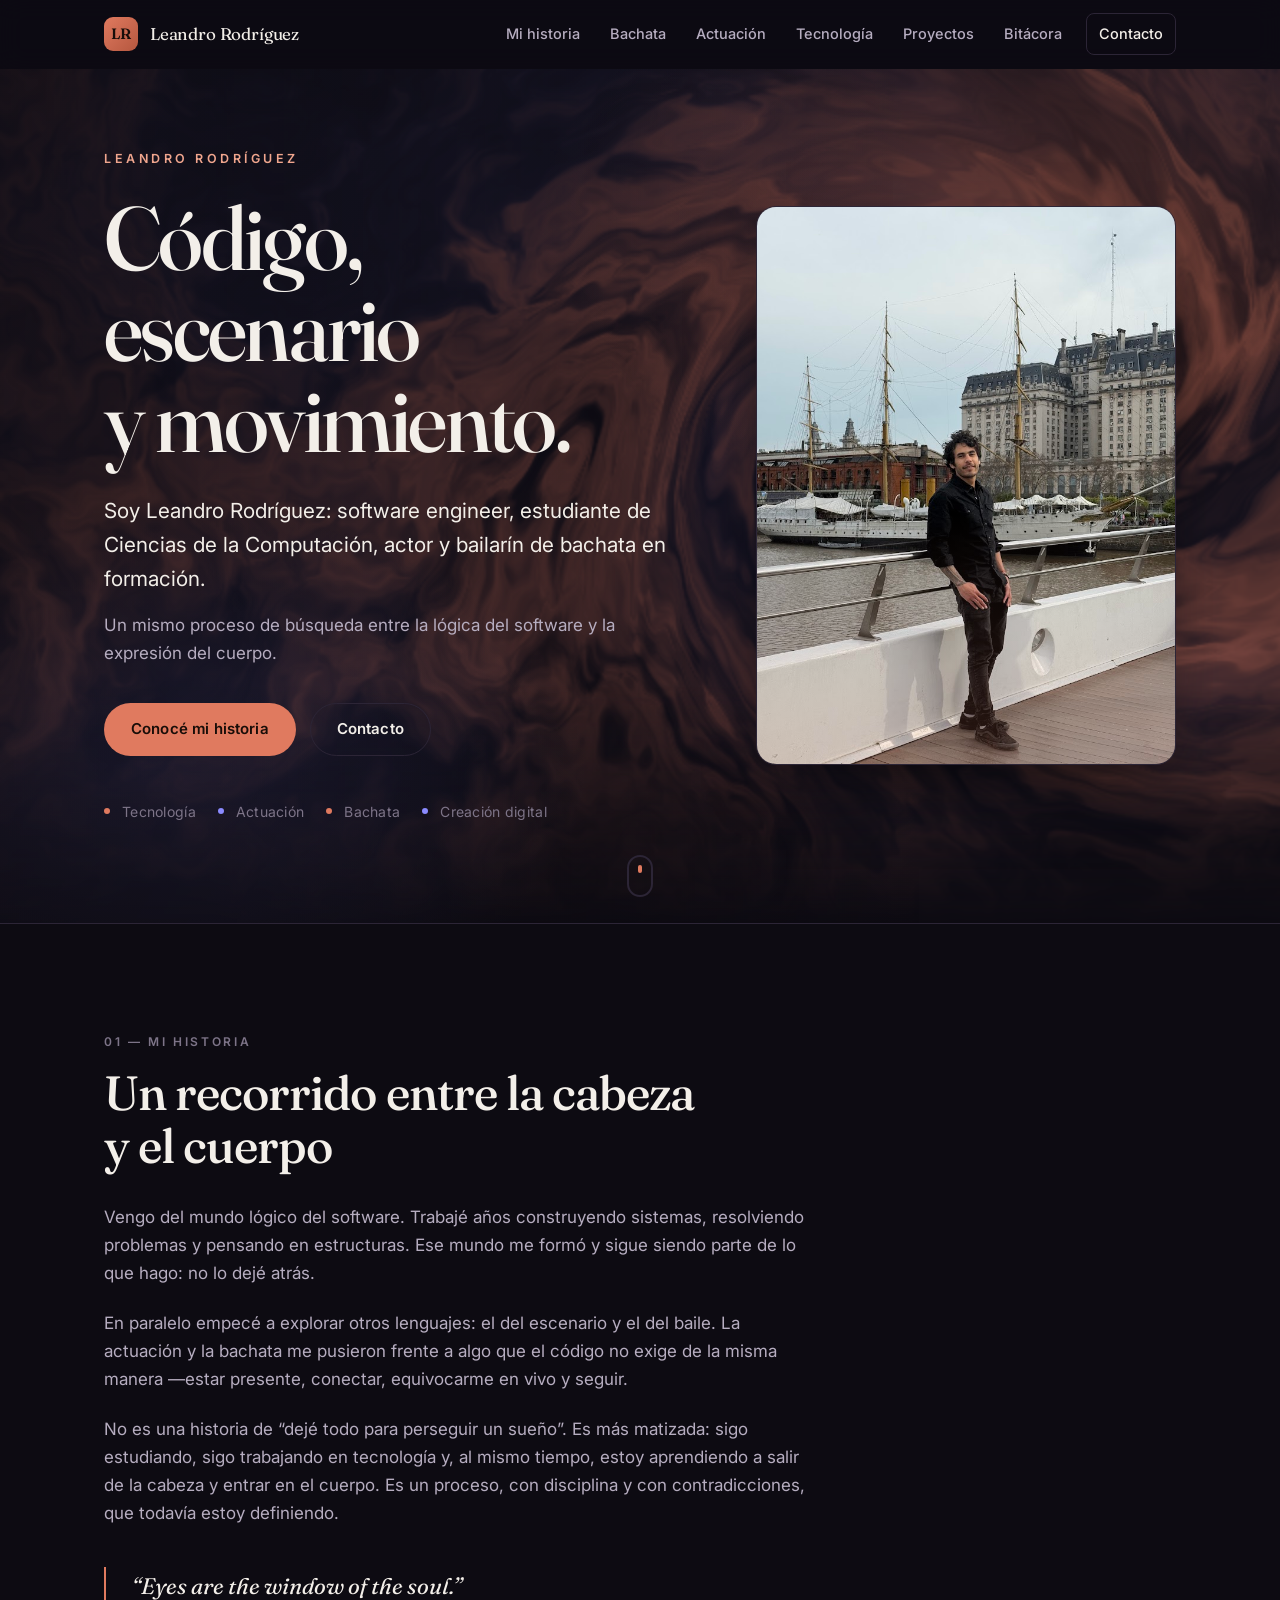
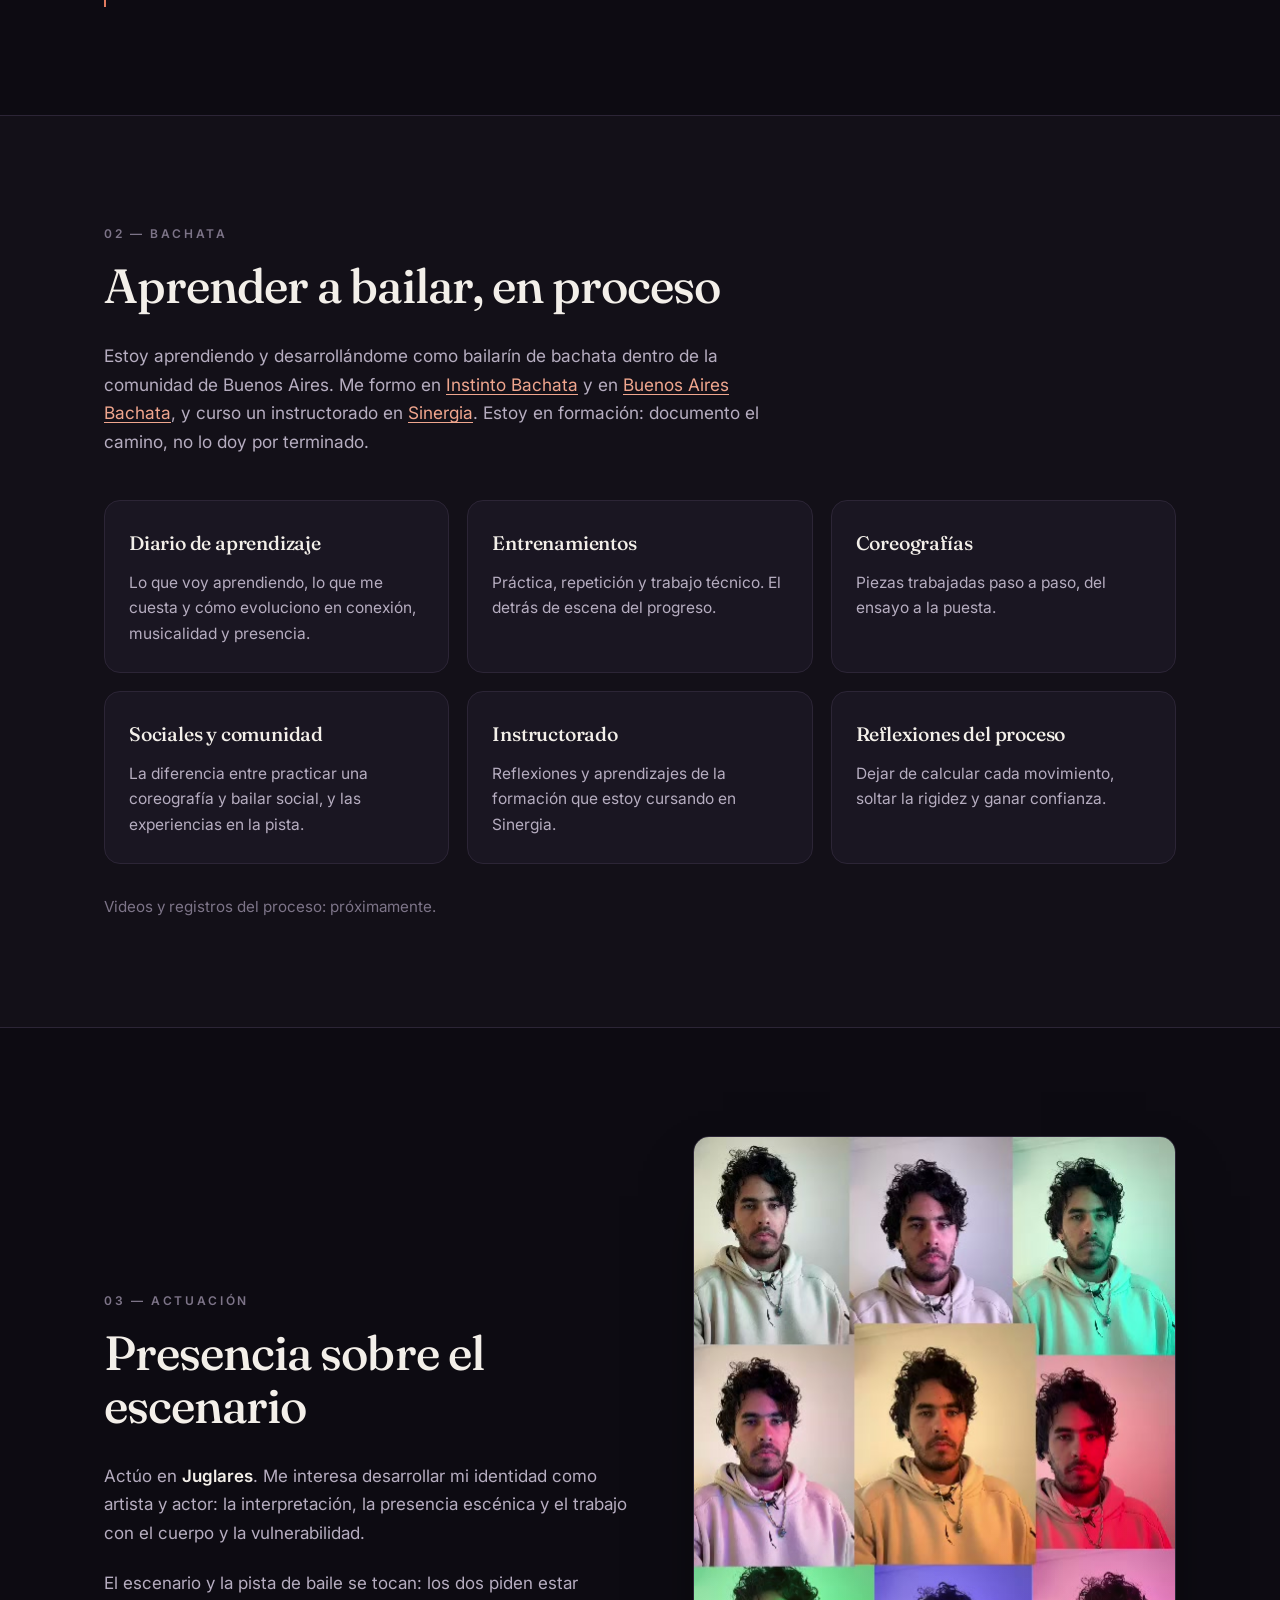
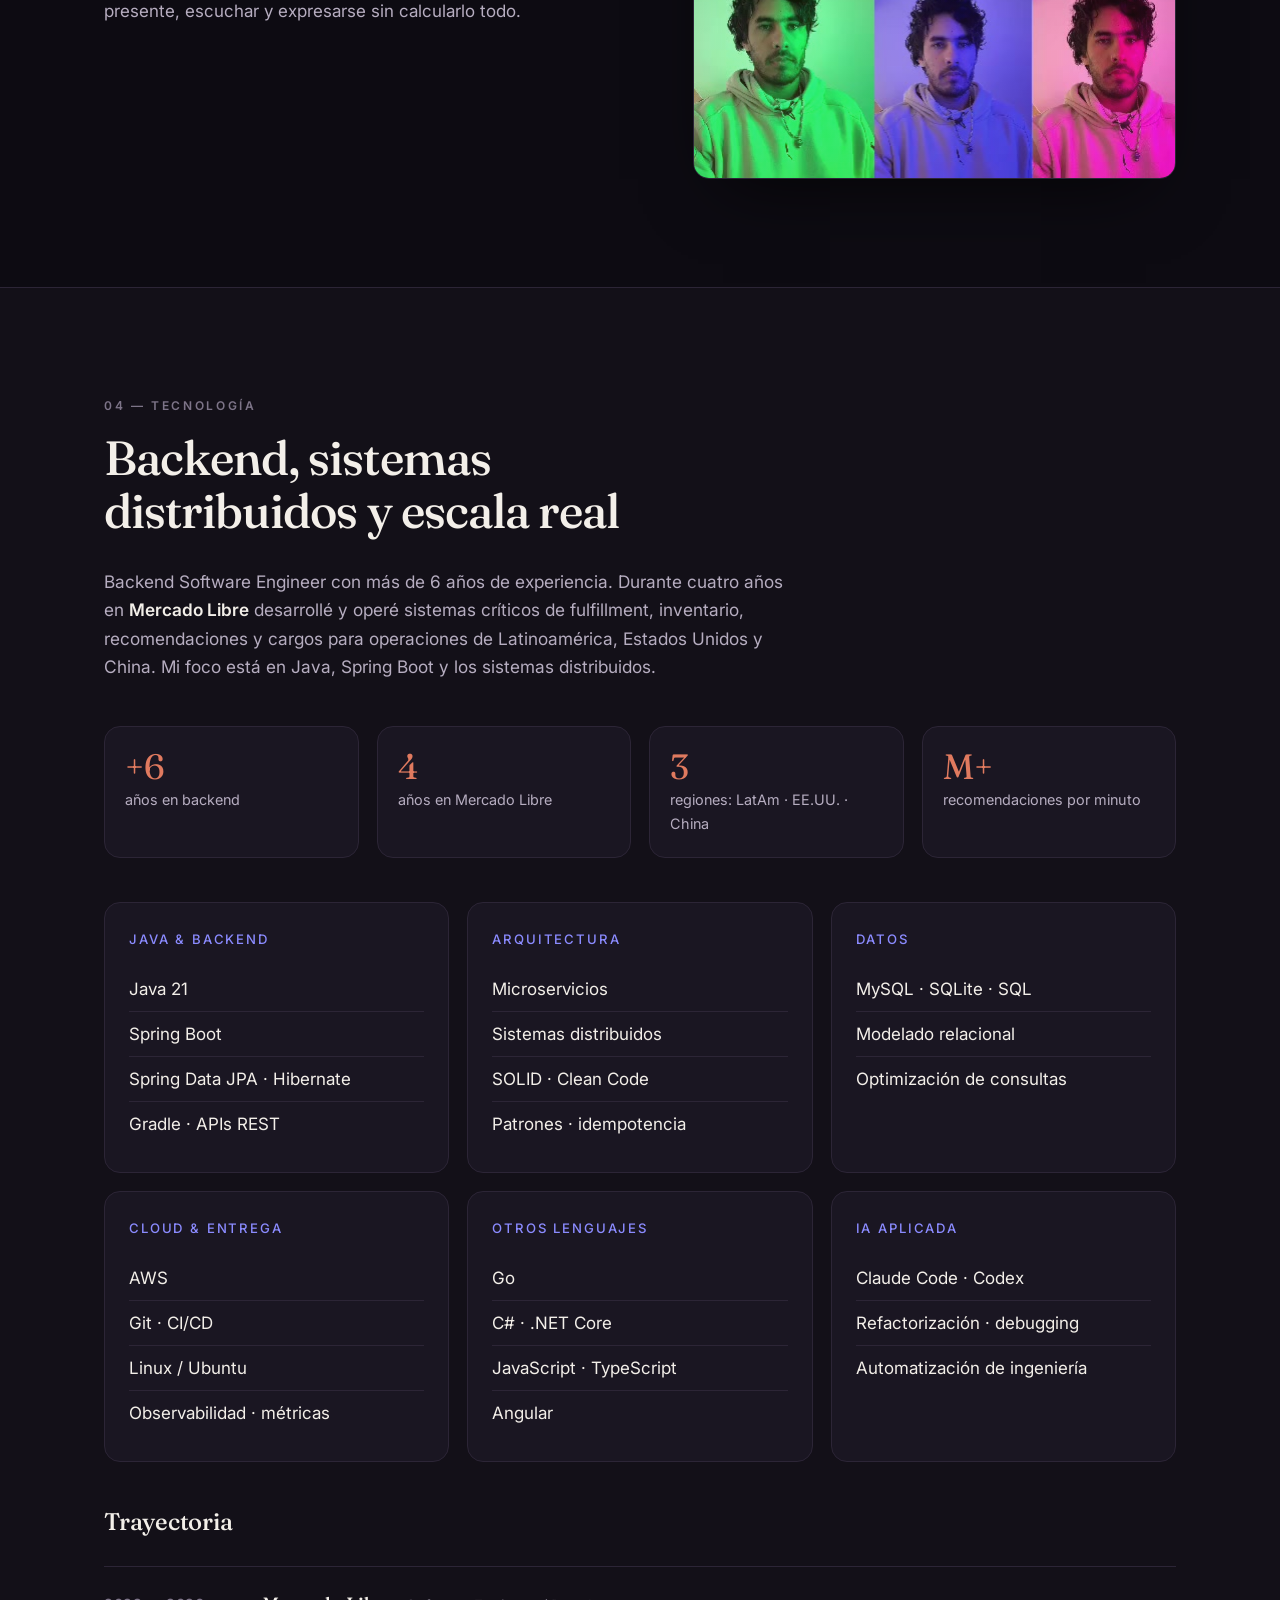
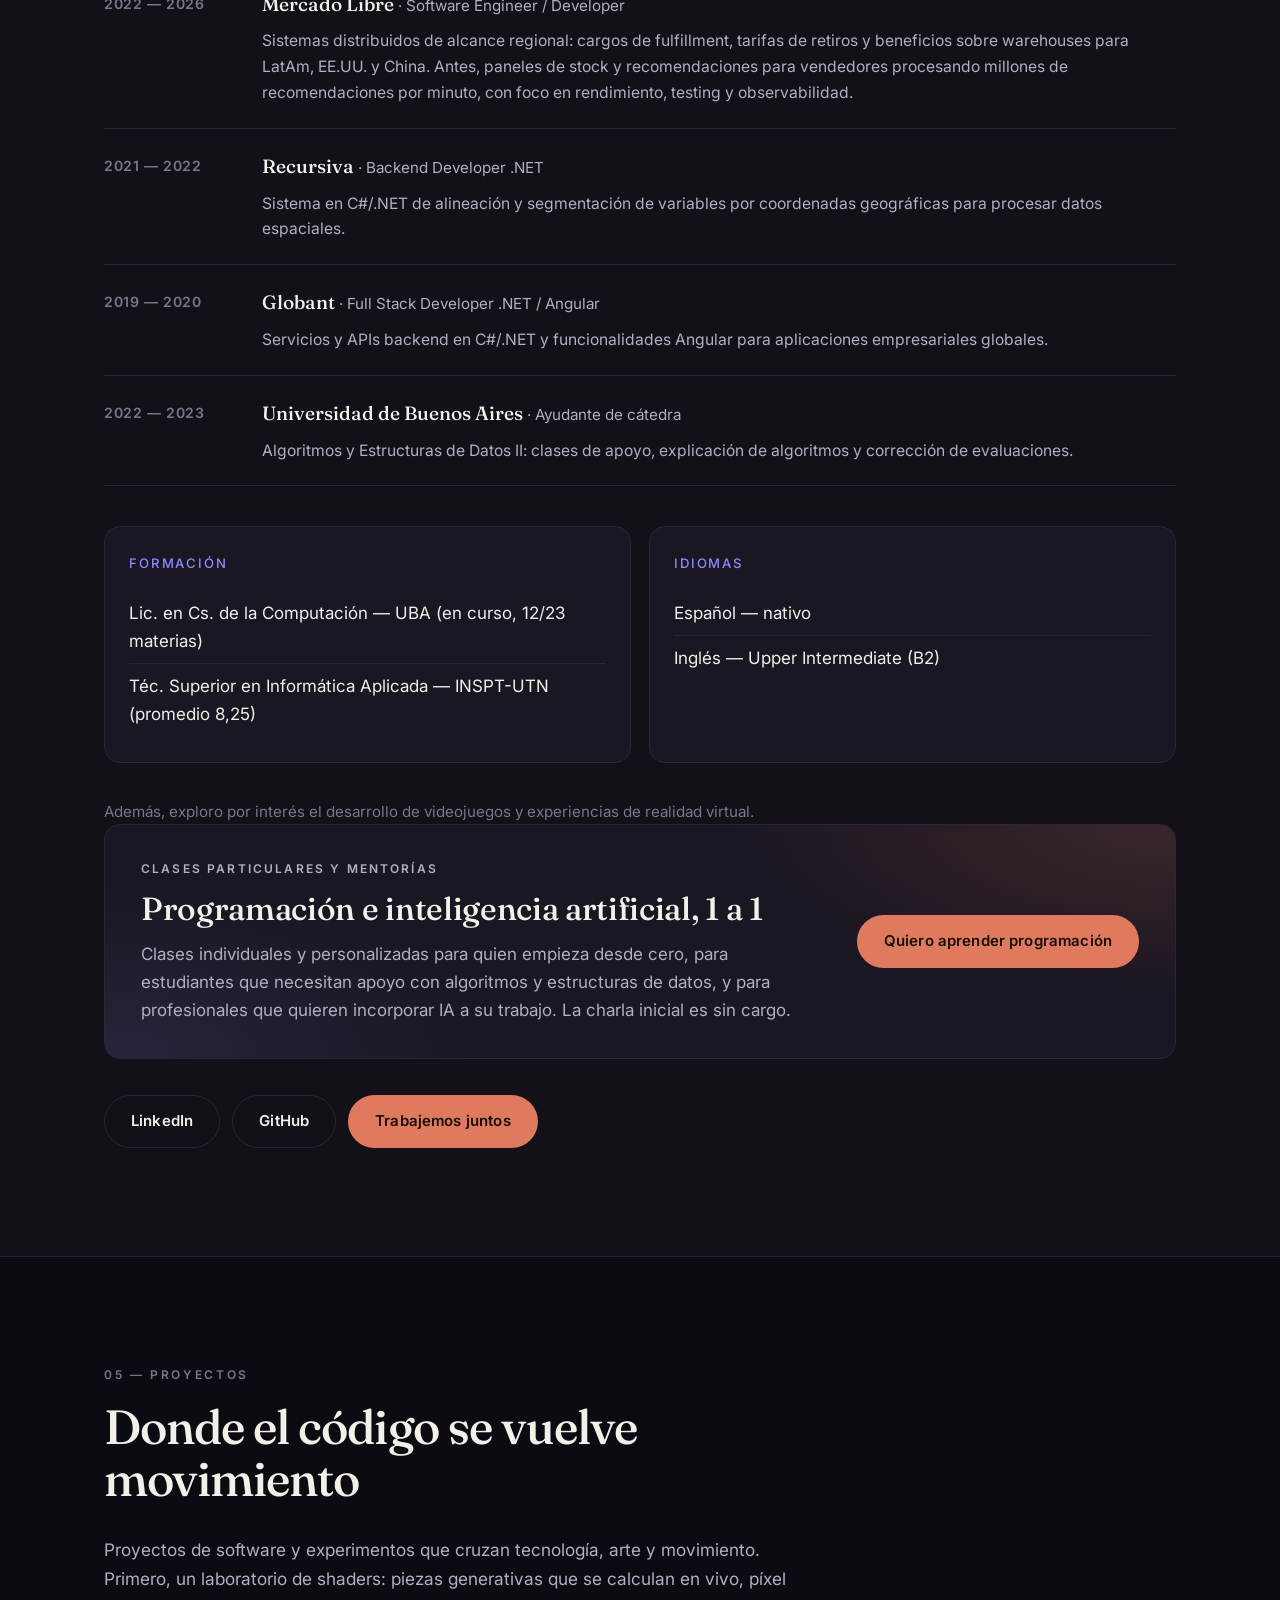
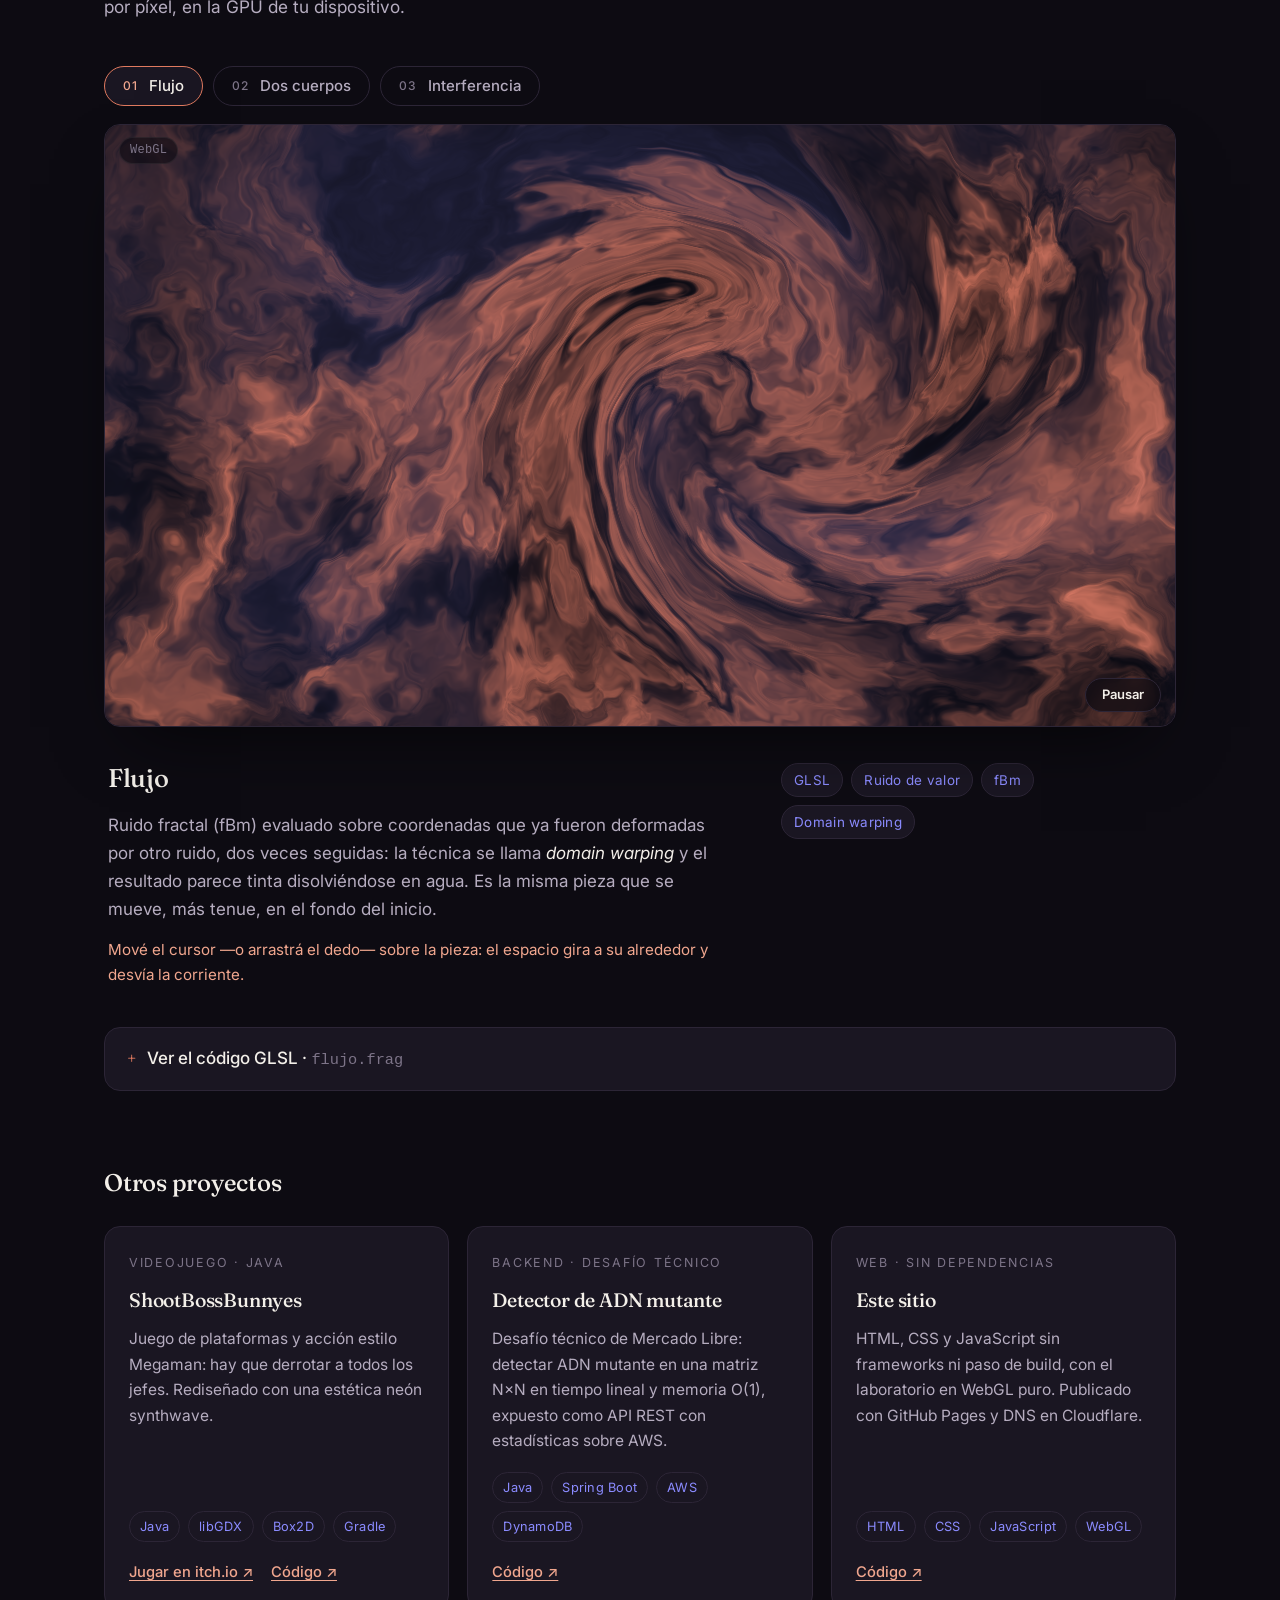
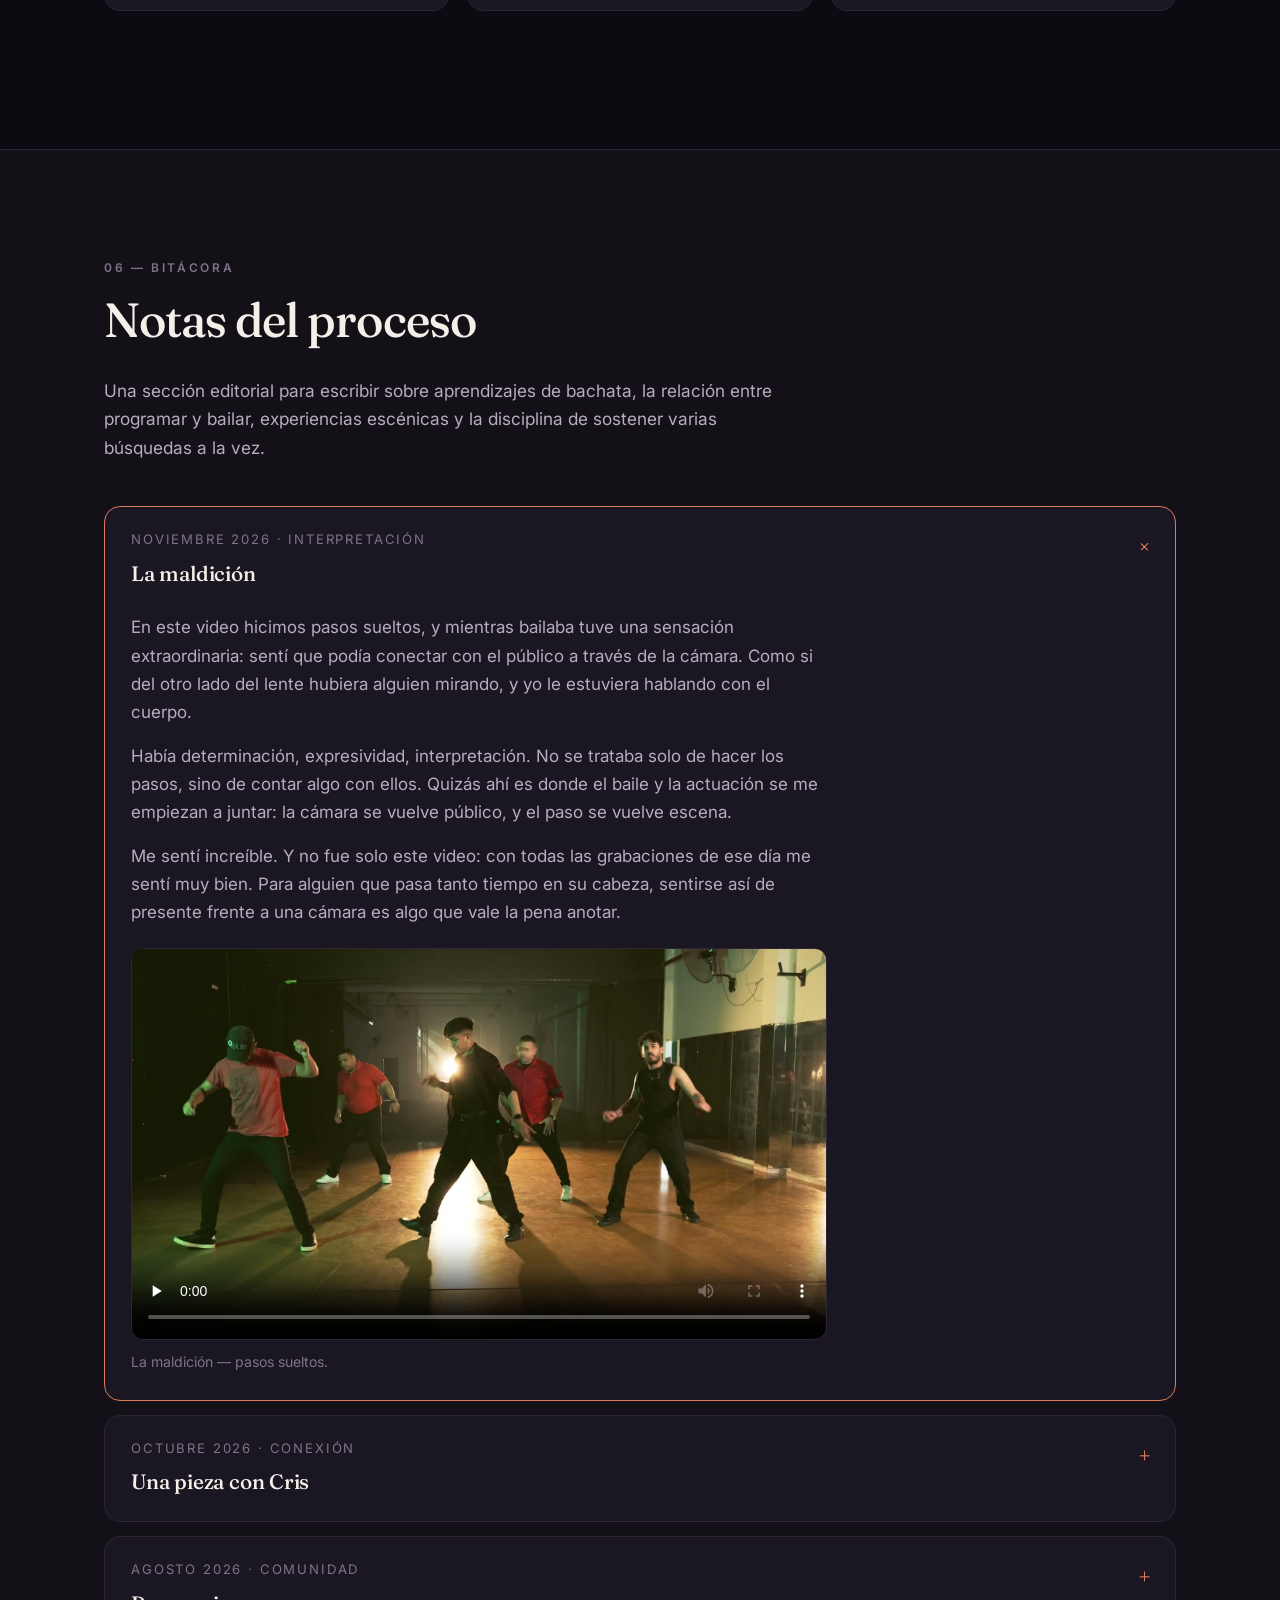
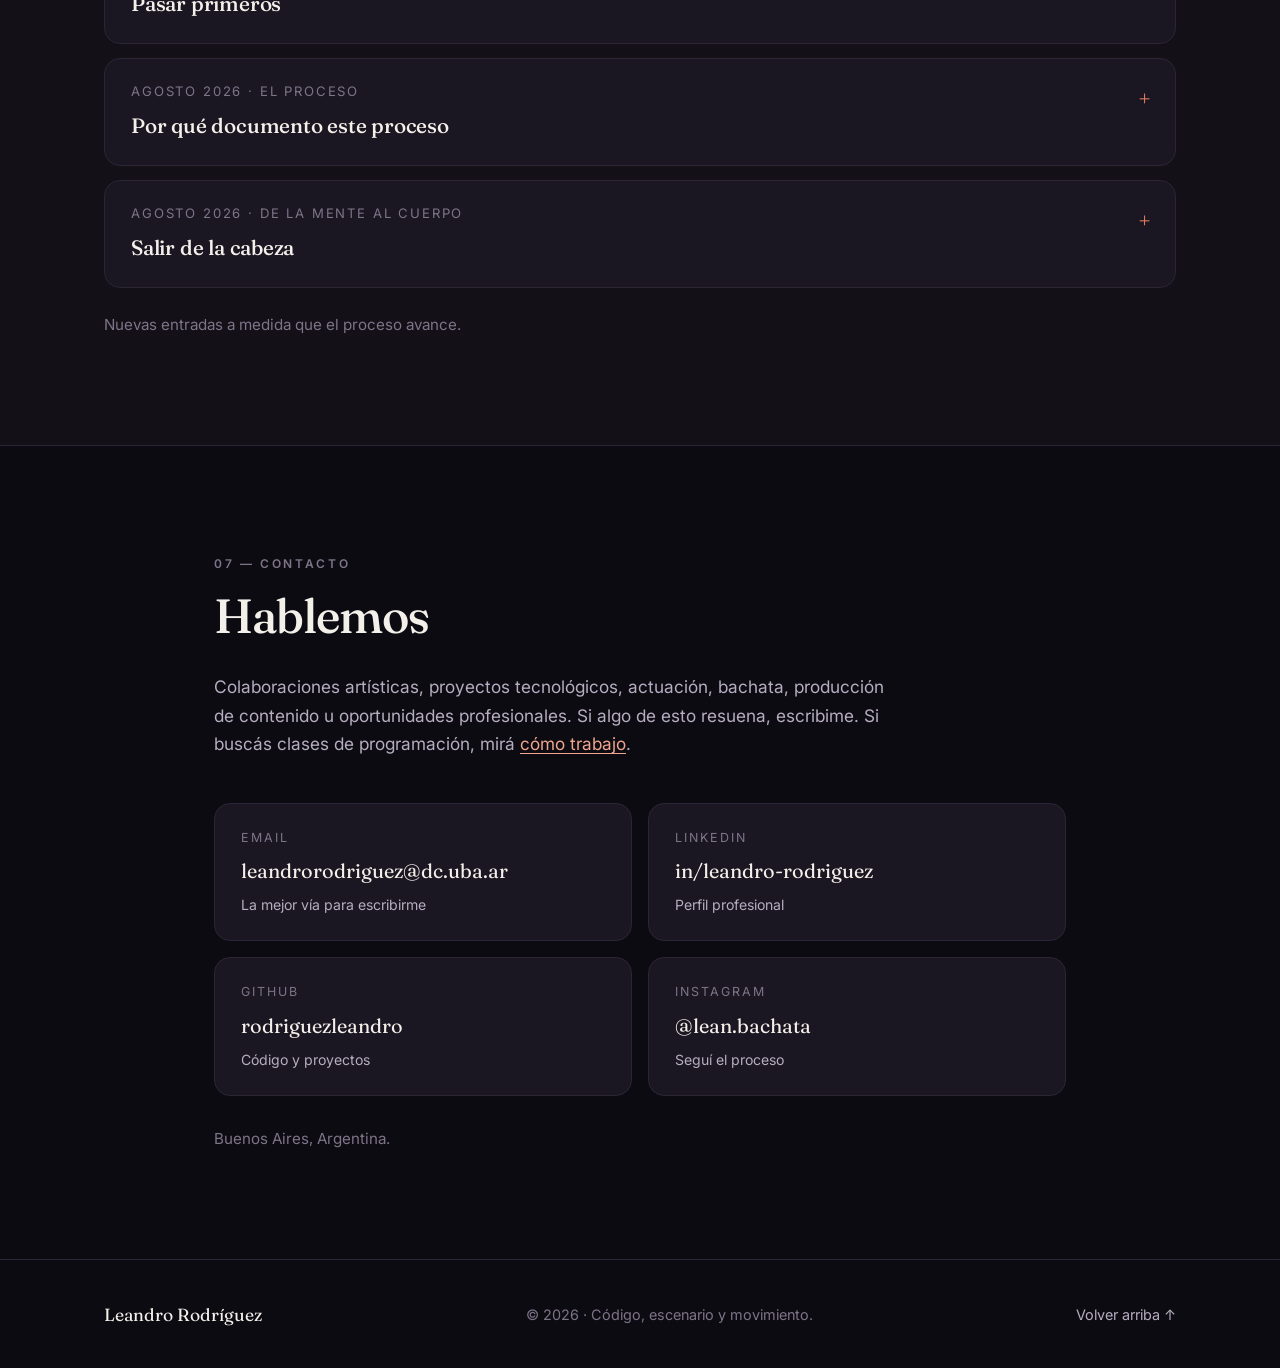
==== commit 125a2bfc: "Suma clases particulares de programacion e IA - Pagina /clases/: para quien, contenidos, experiencia" ====
--- a/index.html
+++ b/index.html
@@ -368,6 +368,21 @@
           Además, exploro por interés el desarrollo de videojuegos y experiencias de realidad virtual.
         </p>
 
+        <aside class="teach-callout reveal" aria-labelledby="clases-titulo">
+          <div>
+            <p class="teach-kicker">Clases particulares y mentorías</p>
+            <h3 class="teach-title" id="clases-titulo">Programación e inteligencia artificial, 1 a 1</h3>
+            <p>
+              Clases individuales y personalizadas para quien empieza desde cero, para estudiantes
+              que necesitan apoyo con algoritmos y estructuras de datos, y para profesionales que
+              quieren incorporar IA a su trabajo. La charla inicial es sin cargo.
+            </p>
+          </div>
+          <div class="teach-actions">
+            <a class="btn btn-primary" href="clases/">Quiero aprender programación</a>
+          </div>
+        </aside>
+
         <div class="cta-row reveal">
           <a class="btn btn-ghost" href="https://www.linkedin.com/in/leandro-rodriguez" target="_blank" rel="noopener">LinkedIn</a>
           <a class="btn btn-ghost" href="https://github.com/rodriguezleandro" target="_blank" rel="noopener">GitHub</a>
@@ -688,6 +703,7 @@
         <p class="section-intro reveal">
           Colaboraciones artísticas, proyectos tecnológicos, actuación, bachata, producción de
           contenido u oportunidades profesionales. Si algo de esto resuena, escribime.
+          Si buscás clases de programación, mirá <a href="clases/">cómo trabajo</a>.
         </p>
 
         <div class="contact-grid reveal">
--- a/assets/css/styles.css
+++ b/assets/css/styles.css
@@ -517,6 +517,61 @@
   text-decoration: underline; text-underline-offset: 3px; text-decoration-thickness: 1px;
 }
 .project-links a:hover { color: var(--warm); }
+
+/* ---------- Clases particulares ---------- */
+.teach-callout {
+  display: grid; grid-template-columns: 1fr auto; gap: 24px 48px; align-items: center;
+  margin: 0 0 36px; padding: 34px 36px;
+  border: 1px solid var(--line); border-radius: var(--radius);
+  background:
+    radial-gradient(70% 120% at 100% 0%, rgba(224, 122, 95, 0.16), transparent 62%),
+    radial-gradient(60% 120% at 0% 100%, rgba(139, 139, 255, 0.12), transparent 62%),
+    var(--surface);
+}
+.teach-callout--final { margin: 0; padding: 44px 44px; }
+.teach-kicker {
+  margin: 0 0 12px; text-transform: uppercase;
+  letter-spacing: 0.18em; font-size: 12px; font-weight: 600; color: var(--warm-soft);
+}
+.teach-title {
+  font-family: var(--font-display); font-weight: 500;
+  font-size: clamp(1.45rem, 3vw, 2rem); line-height: 1.15; letter-spacing: -0.01em;
+  margin: 0 0 12px;
+}
+.teach-callout p { margin: 0 0 12px; color: var(--muted); max-width: 60ch; }
+.teach-callout p:last-child { margin-bottom: 0; }
+.teach-list { margin: 0 0 14px; padding-left: 1.3em; color: var(--text); }
+.teach-list li { padding: 3px 0; }
+.teach-list li::marker { color: var(--warm); font-weight: 600; }
+.teach-actions { display: flex; flex-direction: column; gap: 12px; }
+
+.hero--compact { min-height: 0; padding: 120px 0 130px; }
+.hero--compact > .wrap { position: relative; z-index: 1; }
+.hero-inner--wide { max-width: 760px; }
+.hero-title--compact { font-size: clamp(2.6rem, 7vw, 4.6rem); }
+
+.card .card-kicker {
+  margin: 0 0 10px; text-transform: uppercase;
+  letter-spacing: 0.14em; font-size: 0.78rem; font-weight: 600; color: var(--warm-soft);
+}
+
+.feature-grid--two { grid-template-columns: repeat(2, 1fr); }
+.feature .feature-text { margin: 0; color: var(--muted); }
+
+.steps {
+  display: grid; grid-template-columns: repeat(4, 1fr); gap: 18px;
+  margin: 0 0 18px; padding: 0; list-style: none;
+}
+.steps li {
+  background: var(--surface); border: 1px solid var(--line);
+  border-radius: var(--radius); padding: 26px 24px;
+}
+.step-num {
+  display: block; margin-bottom: 14px;
+  font-family: var(--font-display); font-size: 2rem; line-height: 1; color: var(--warm);
+}
+.steps h3 { font-family: var(--font-display); font-size: 1.18rem; margin-bottom: 8px; }
+.steps p { margin: 0; color: var(--muted); font-size: 0.95rem; }
 
 /* ---------- Estados vacíos ---------- */
 .empty-state {
@@ -598,6 +653,15 @@
 
   .lab-panel { grid-template-columns: 1fr; padding-top: 24px; }
   .lab-code pre { font-size: 12px; max-height: 380px; }
+
+  .teach-callout, .teach-callout--final { grid-template-columns: 1fr; padding: 28px 24px; }
+  .teach-actions { flex-direction: row; flex-wrap: wrap; }
+  .hero--compact { padding: 64px 0 80px; }
+  .feature-grid--two { grid-template-columns: 1fr; }
+  .steps { grid-template-columns: 1fr; }
+}
+@media (min-width: 561px) and (max-width: 860px) {
+  .steps { grid-template-columns: repeat(2, 1fr); }
 }
 @media (max-width: 560px) {
   .lab-stage { aspect-ratio: 1 / 1; }
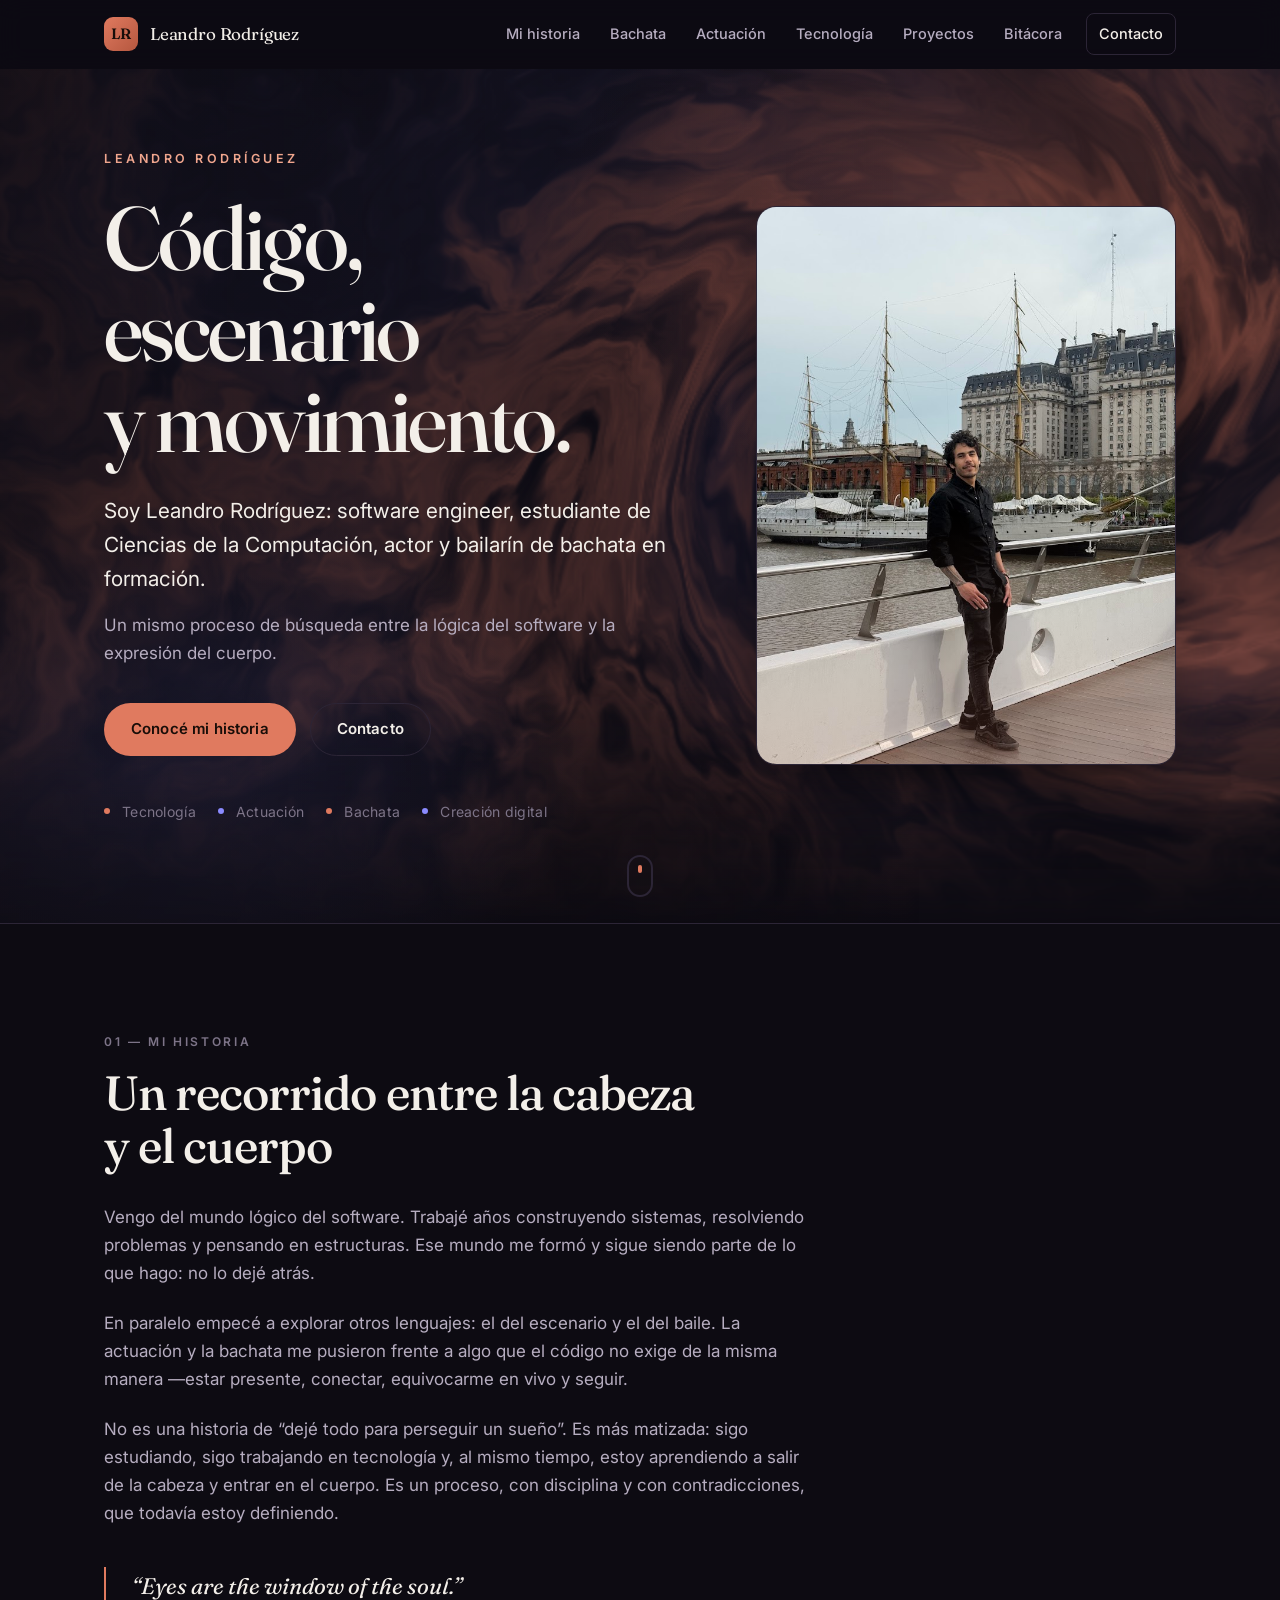
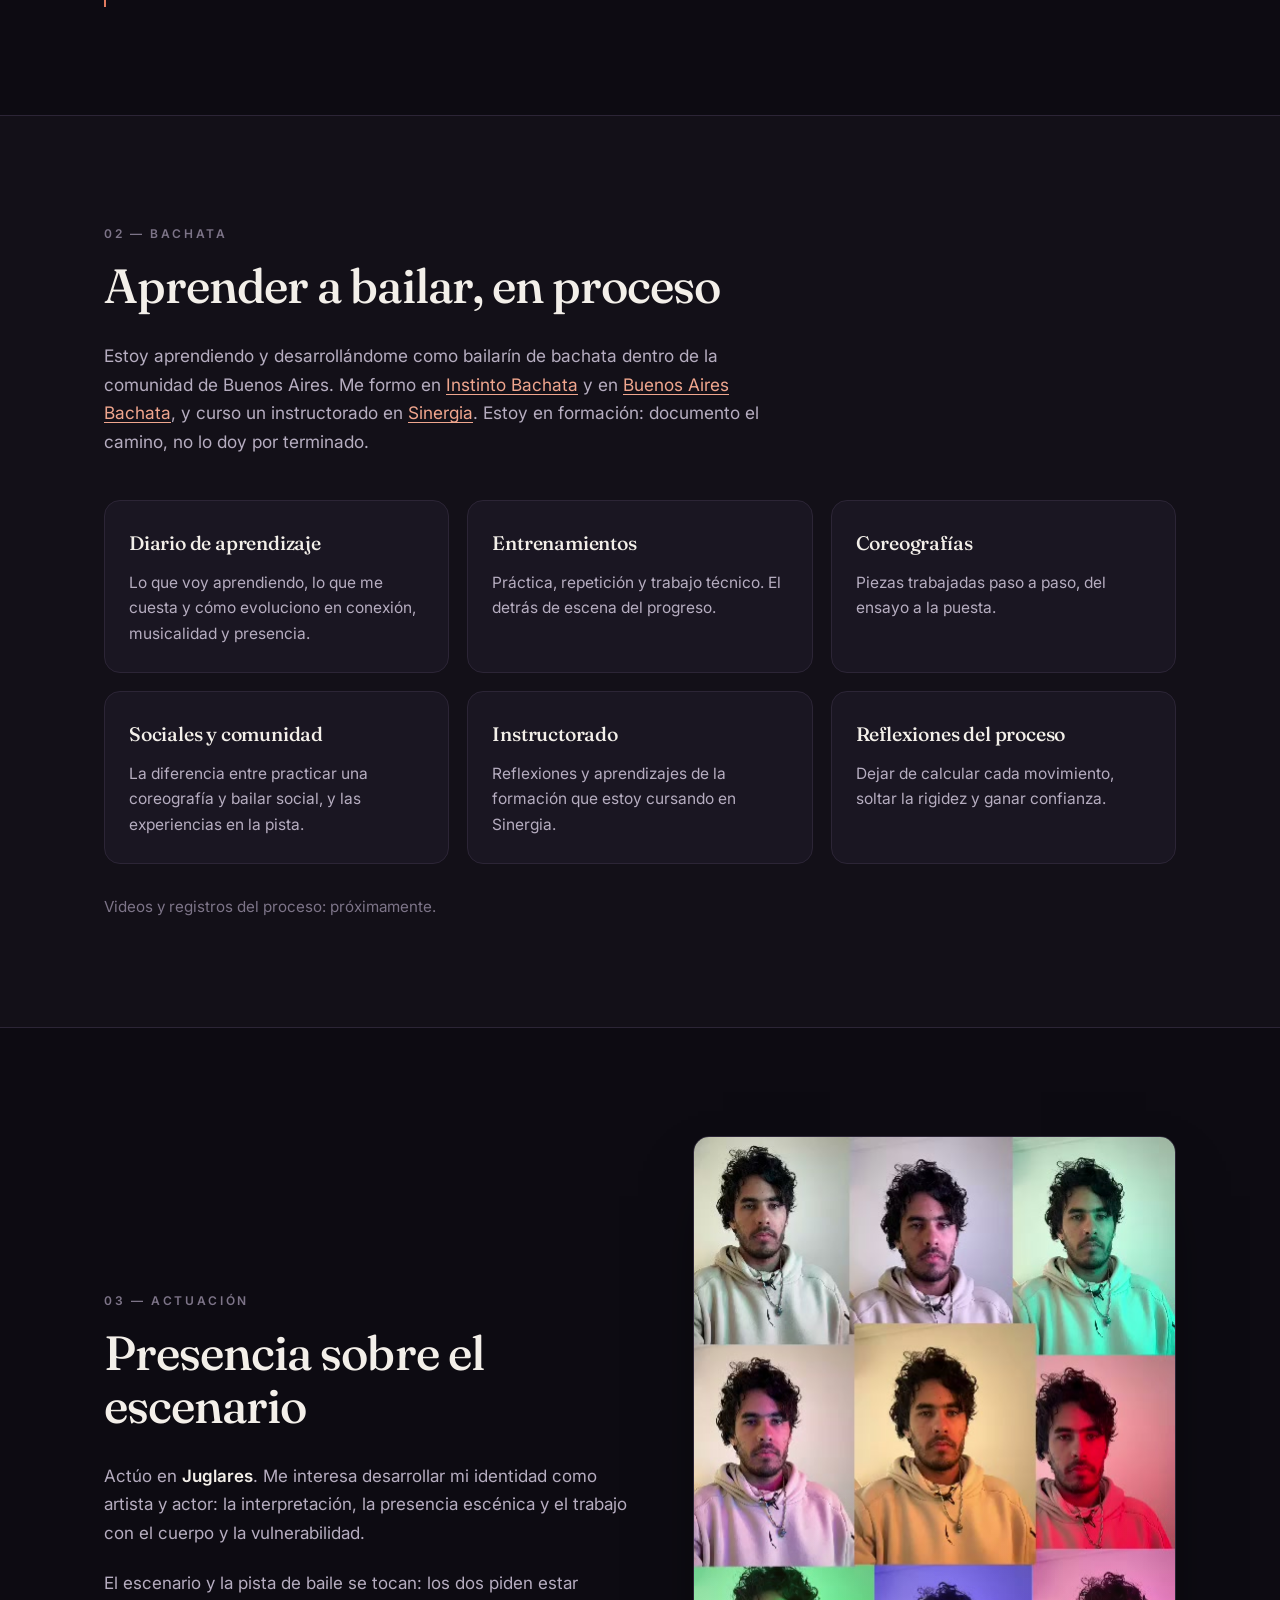
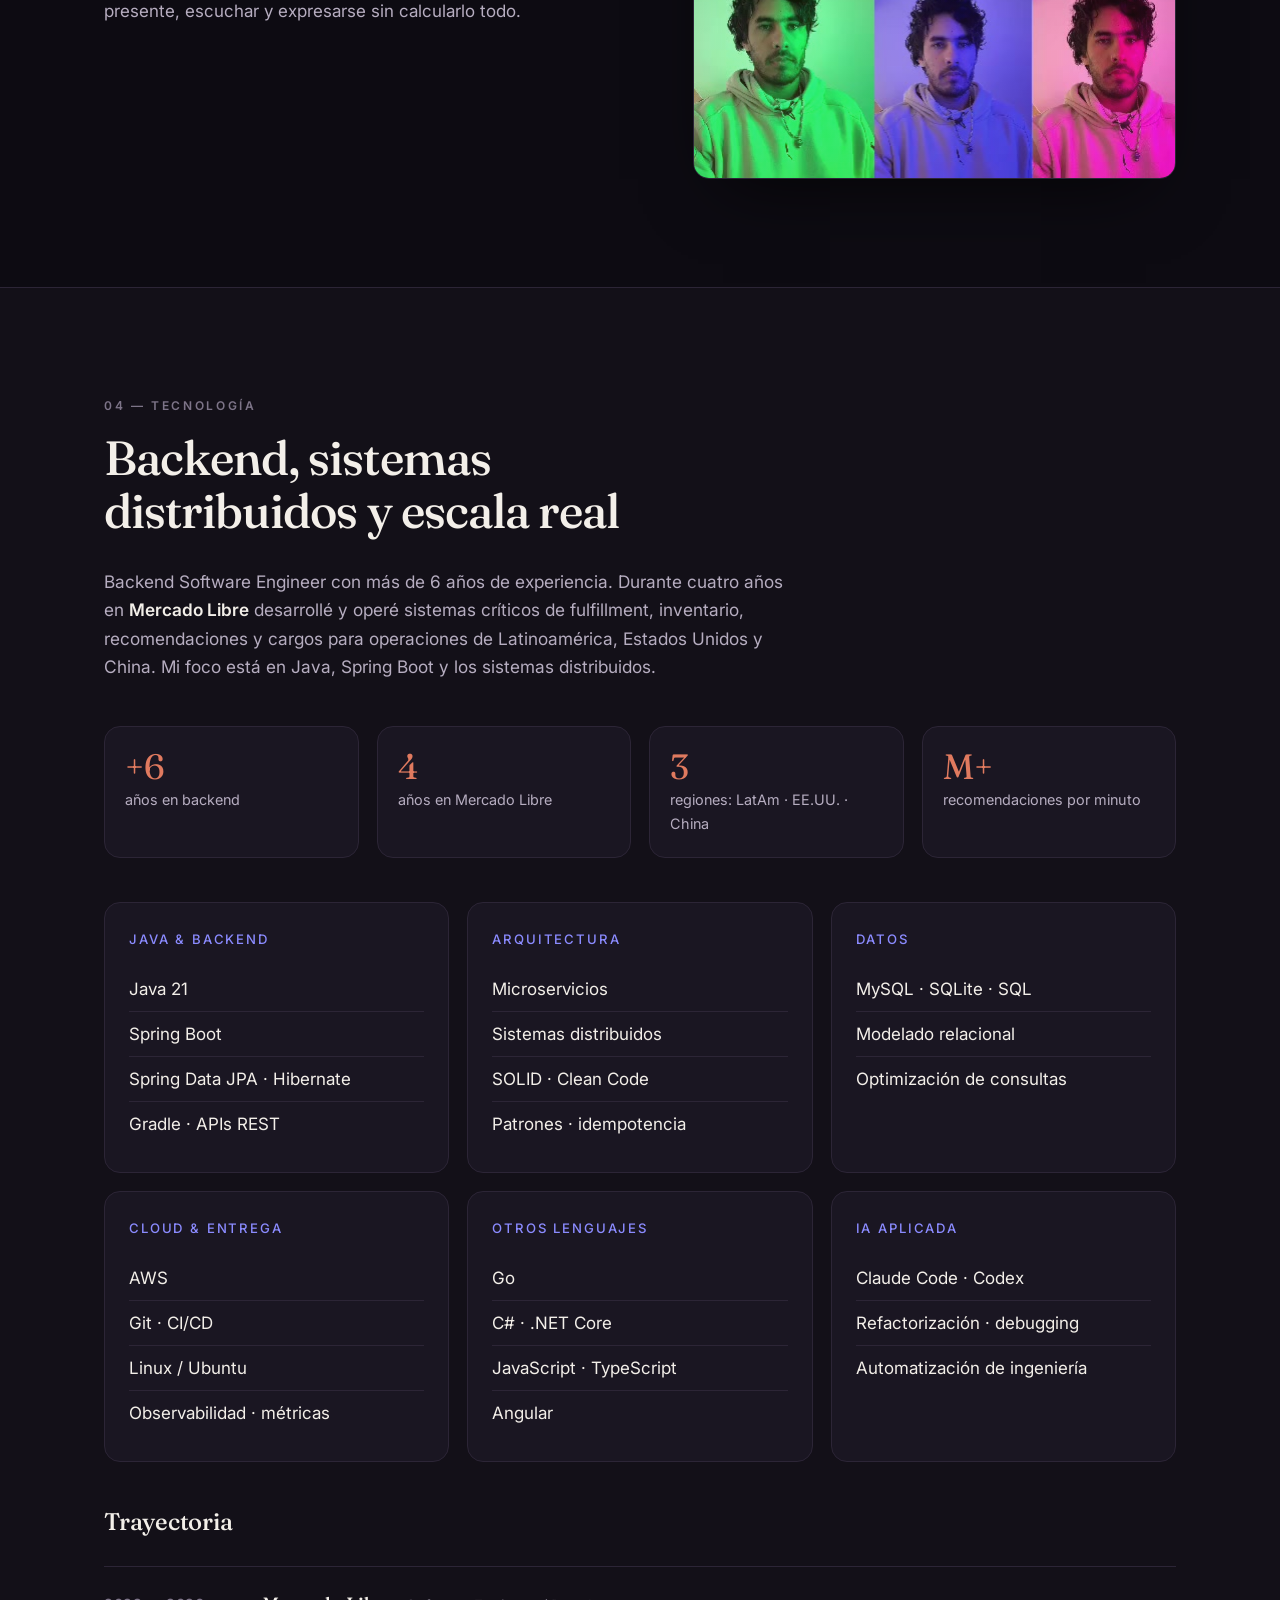
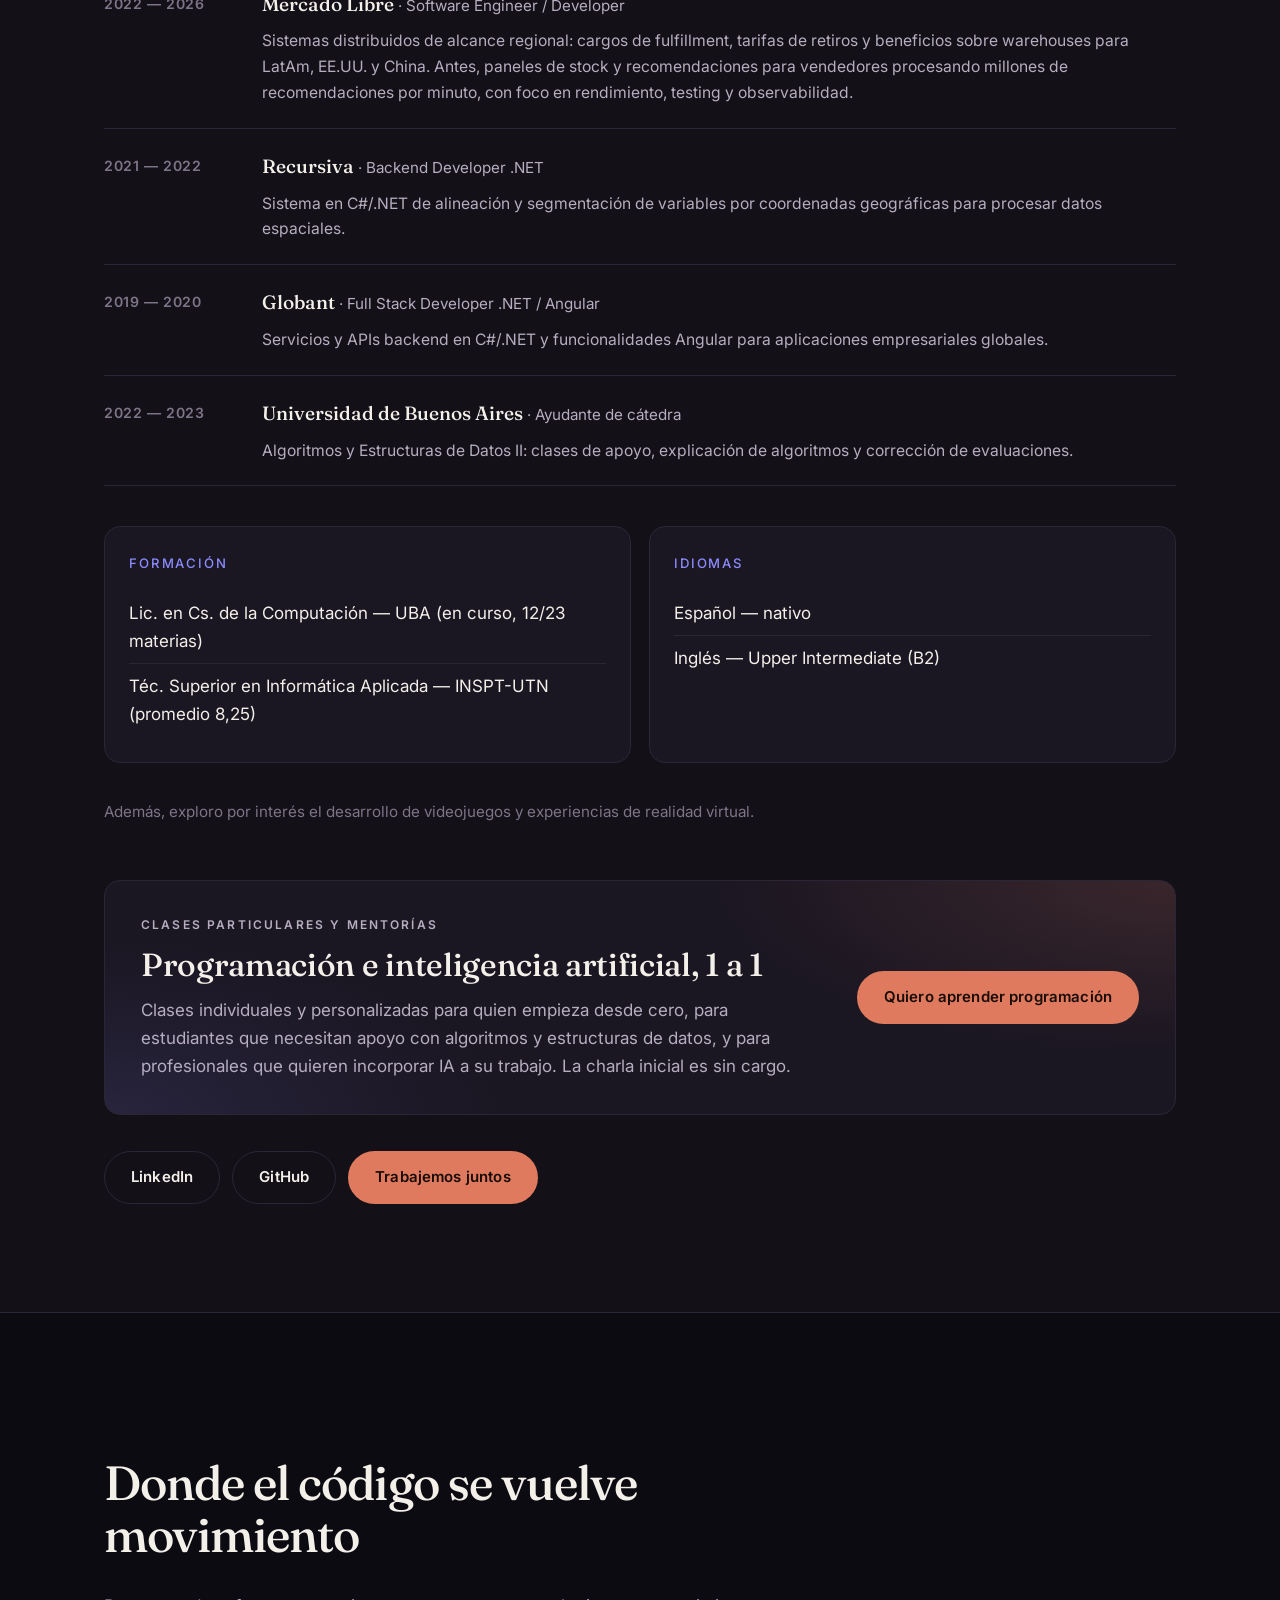
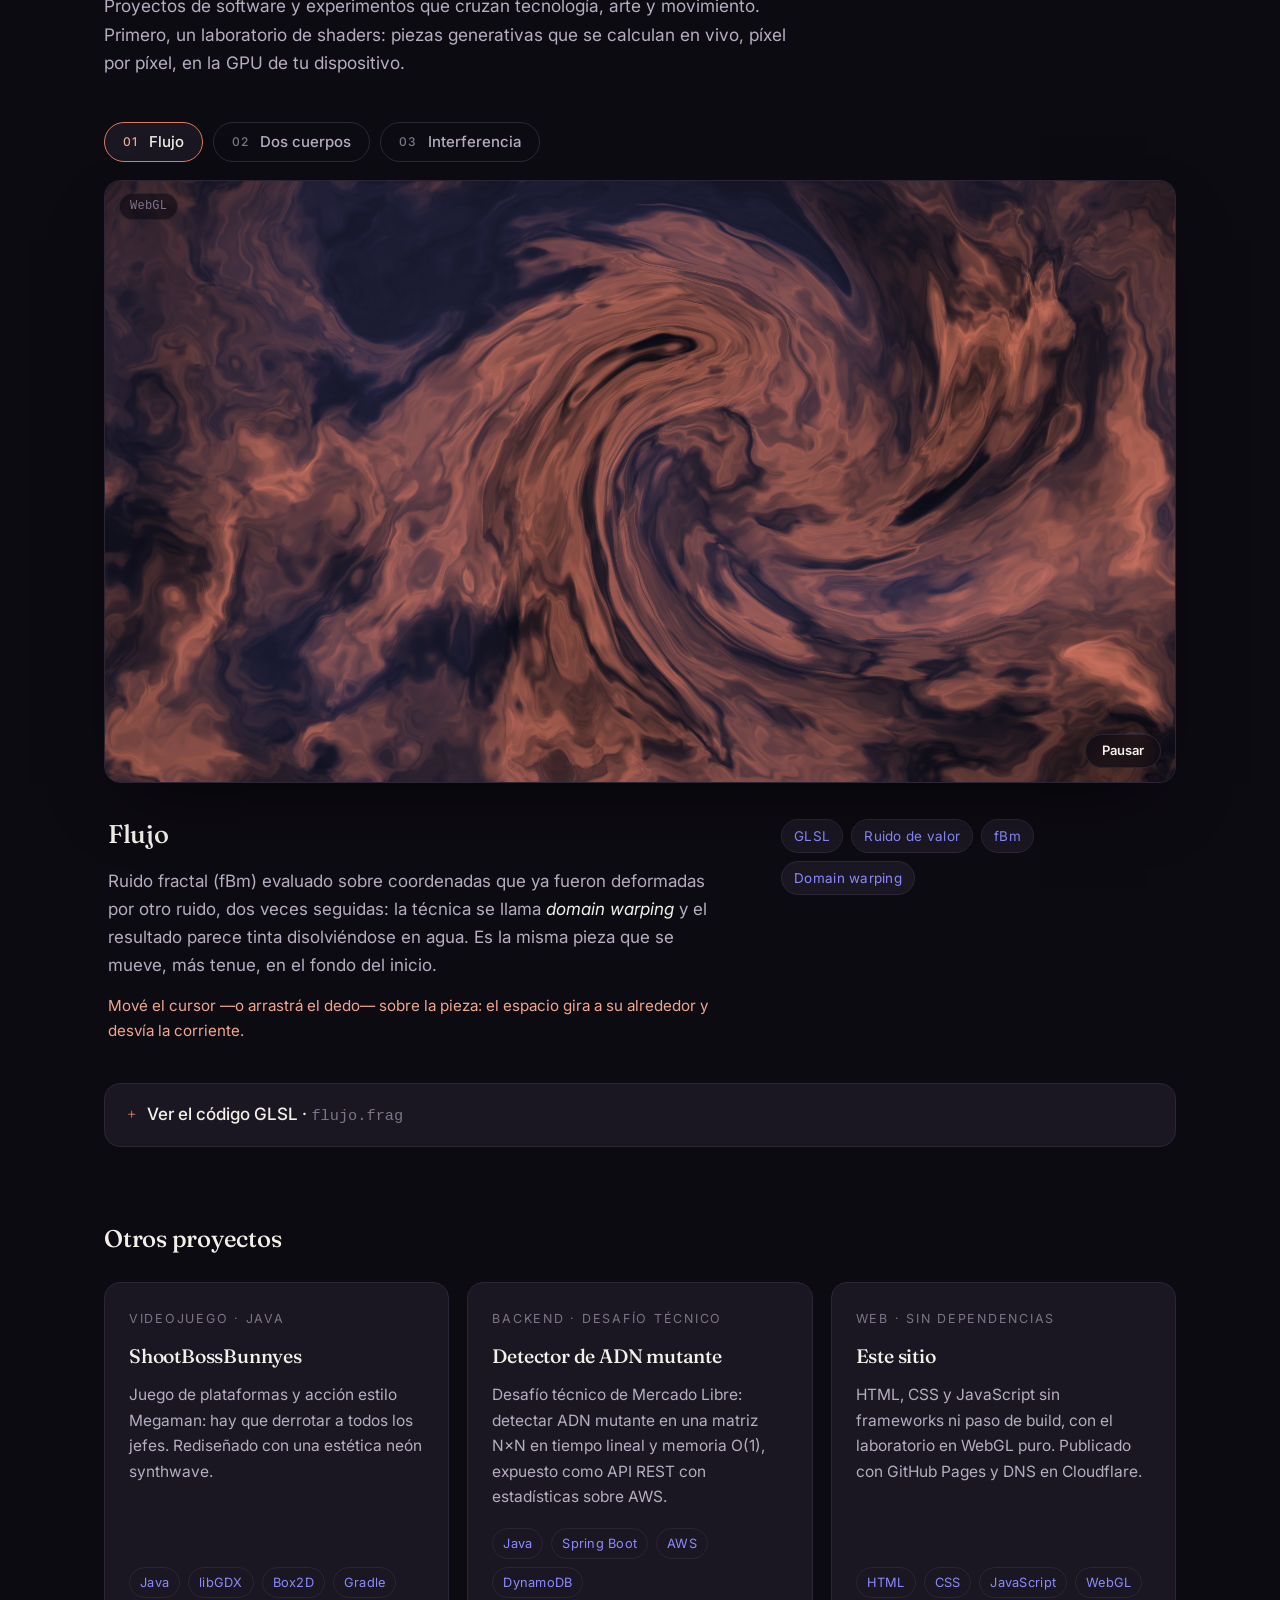
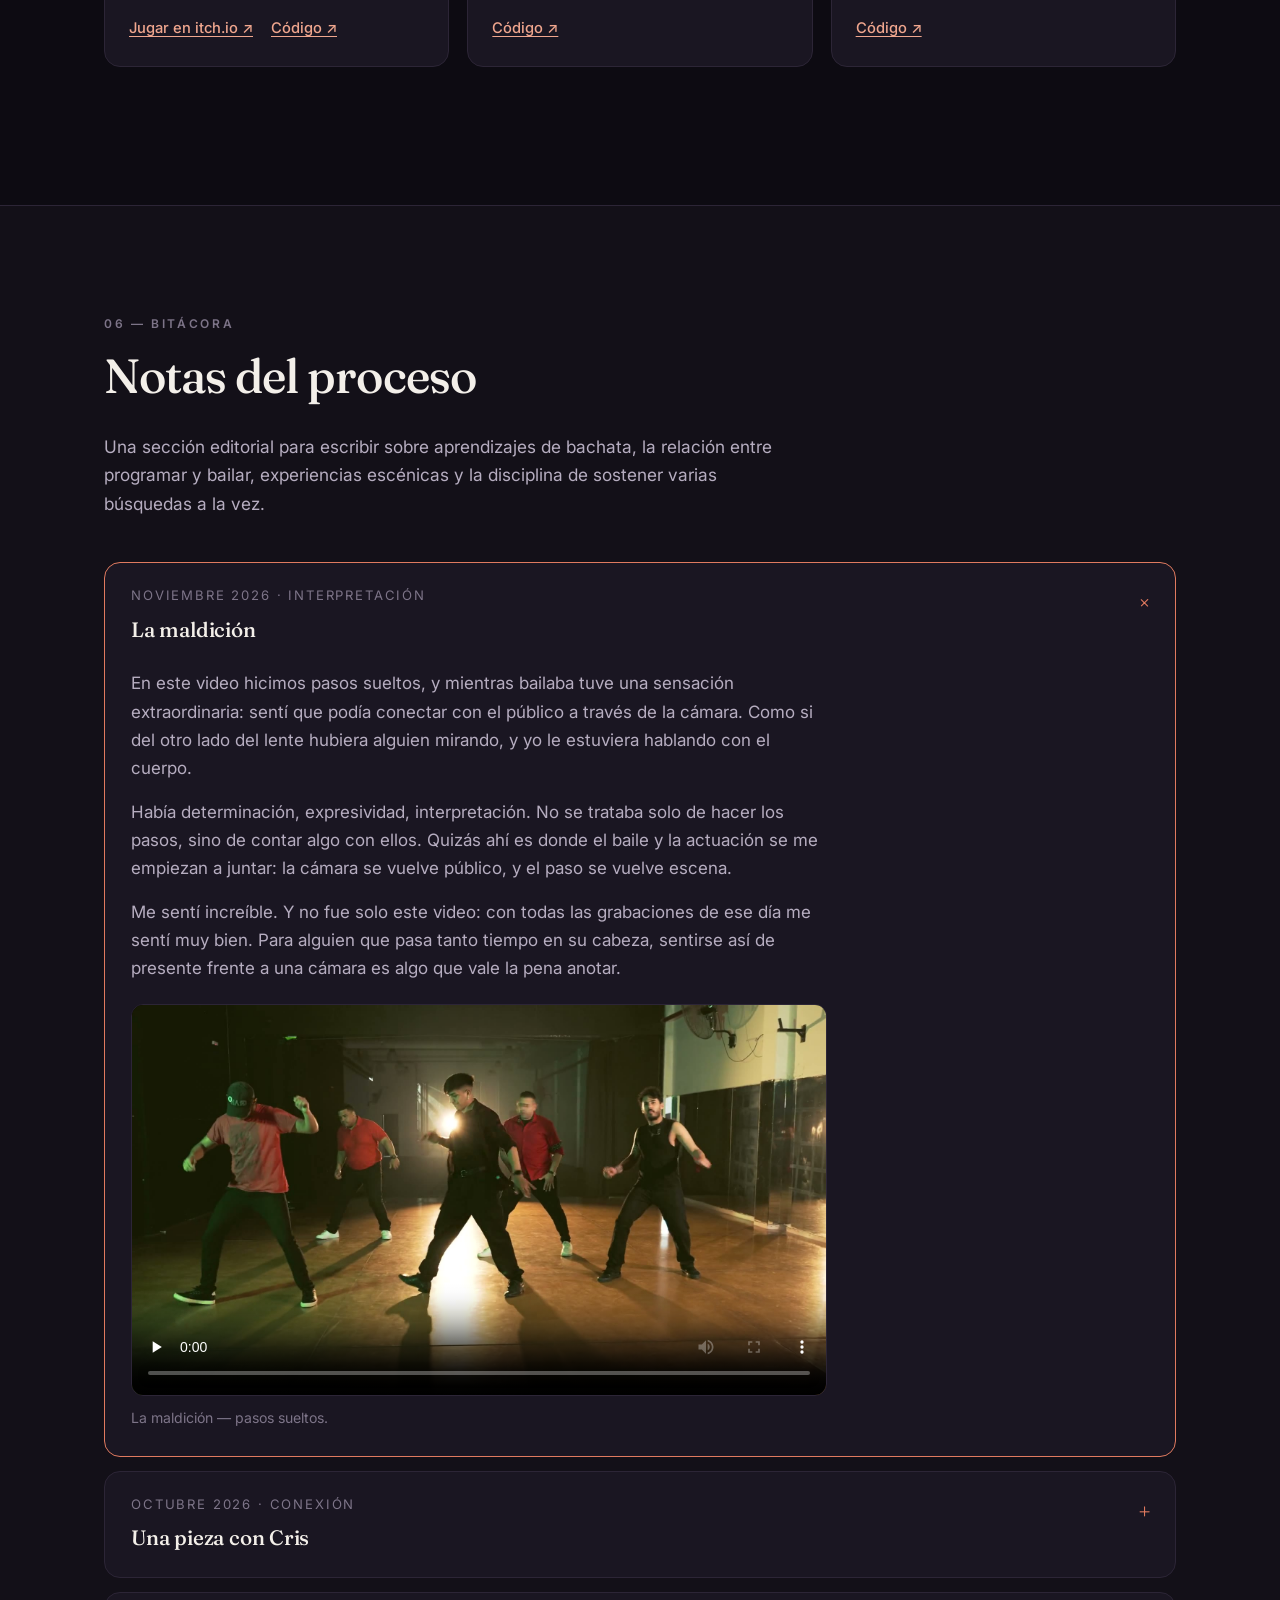
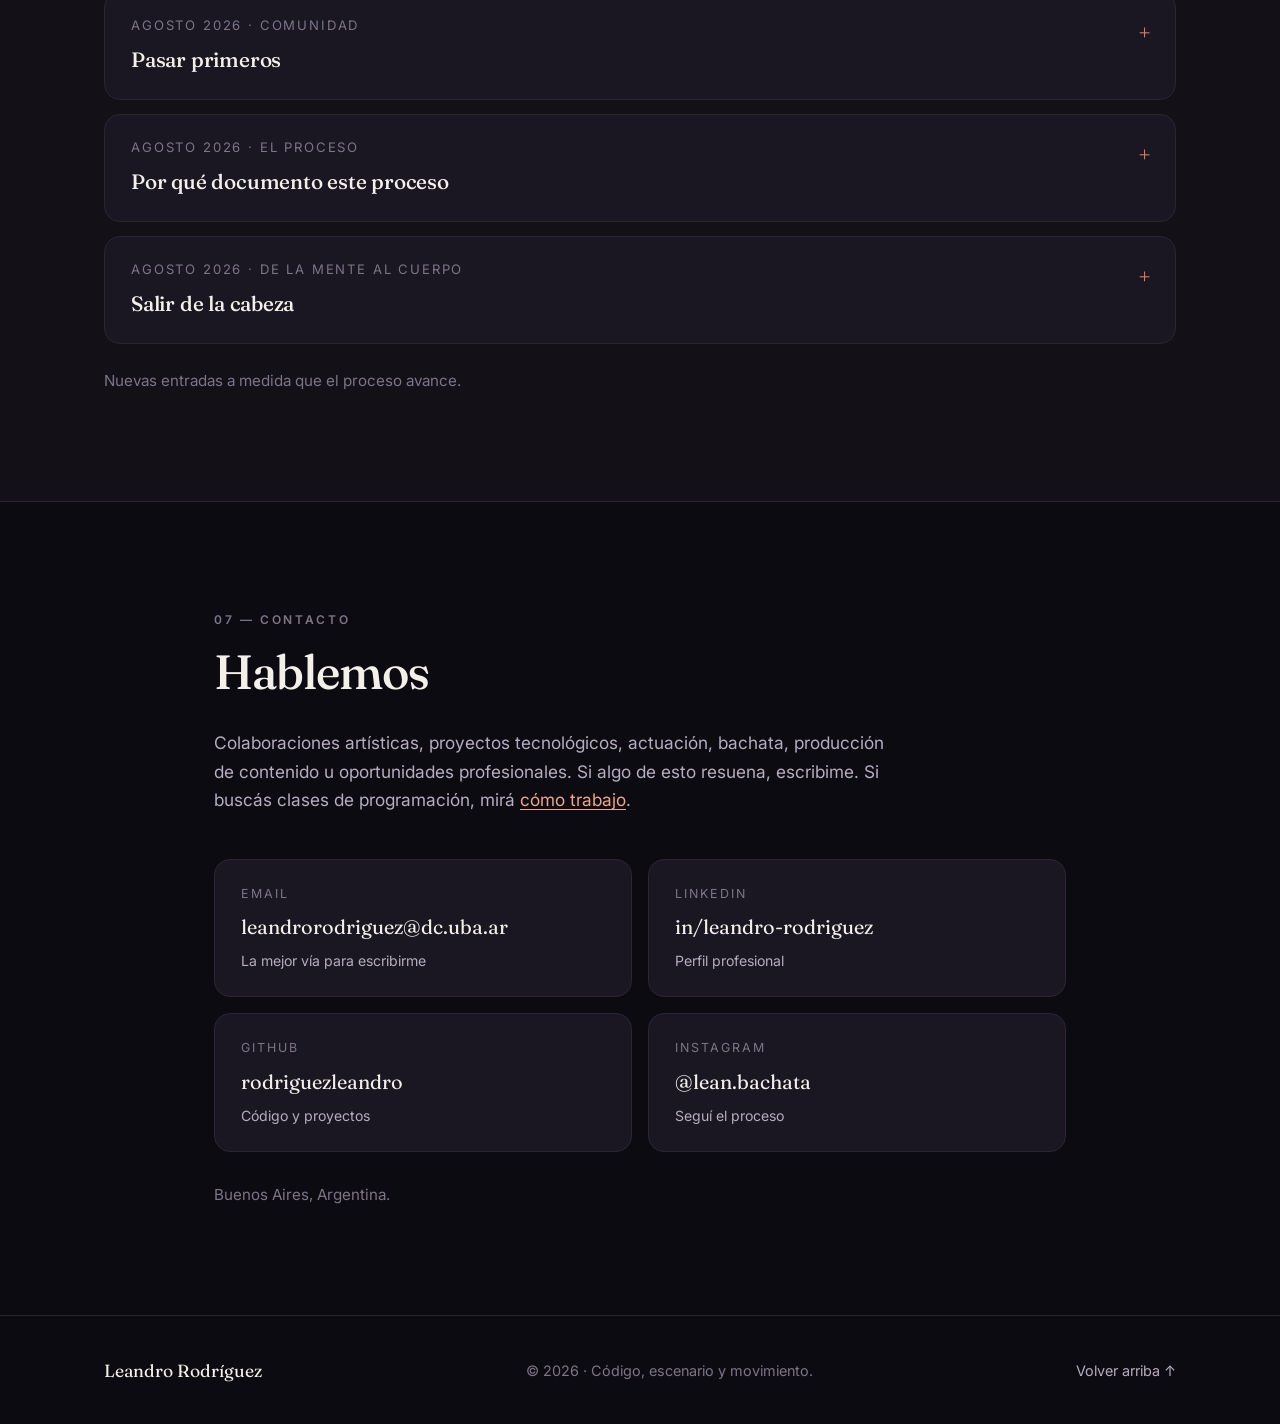
==== commit 282b3944: "Mas aire sobre el bloque de clases y CSS versionado para evitar cache Co-Authored-By: Claude Opus 5." ====
--- a/index.html
+++ b/index.html
@@ -36,7 +36,8 @@
   <link rel="preconnect" href="https://fonts.gstatic.com" crossorigin />
   <link href="https://fonts.googleapis.com/css2?family=Fraunces:opsz,wght@9..144,400;9..144,500;9..144,600&family=Inter:wght@400;500;600&display=swap" rel="stylesheet" />
 
-  <link rel="stylesheet" href="assets/css/styles.css" />
+  <!-- Subir ?v= en cada cambio de estilos para que los navegadores no usen la versión en caché -->
+  <link rel="stylesheet" href="assets/css/styles.css?v=20261108" />
 
   <!-- Datos estructurados: Persona -->
   <script type="application/ld+json">
@@ -371,7 +372,7 @@
         <aside class="teach-callout reveal" aria-labelledby="clases-titulo">
           <div>
             <p class="teach-kicker">Clases particulares y mentorías</p>
-            <h3 class="teach-title" id="clases-titulo">Programación e inteligencia artificial, 1 a 1</h3>
+            <h3 class="teach-title" id="clases-titulo">Programación e inteligencia artificial, 1&nbsp;a&nbsp;1</h3>
             <p>
               Clases individuales y personalizadas para quien empieza desde cero, para estudiantes
               que necesitan apoyo con algoritmos y estructuras de datos, y para profesionales que
--- a/assets/css/styles.css
+++ b/assets/css/styles.css
@@ -528,6 +528,7 @@
     radial-gradient(60% 120% at 0% 100%, rgba(139, 139, 255, 0.12), transparent 62%),
     var(--surface);
 }
+.soft-note + .teach-callout { margin-top: 56px; }
 .teach-callout--final { margin: 0; padding: 44px 44px; }
 .teach-kicker {
   margin: 0 0 12px; text-transform: uppercase;
